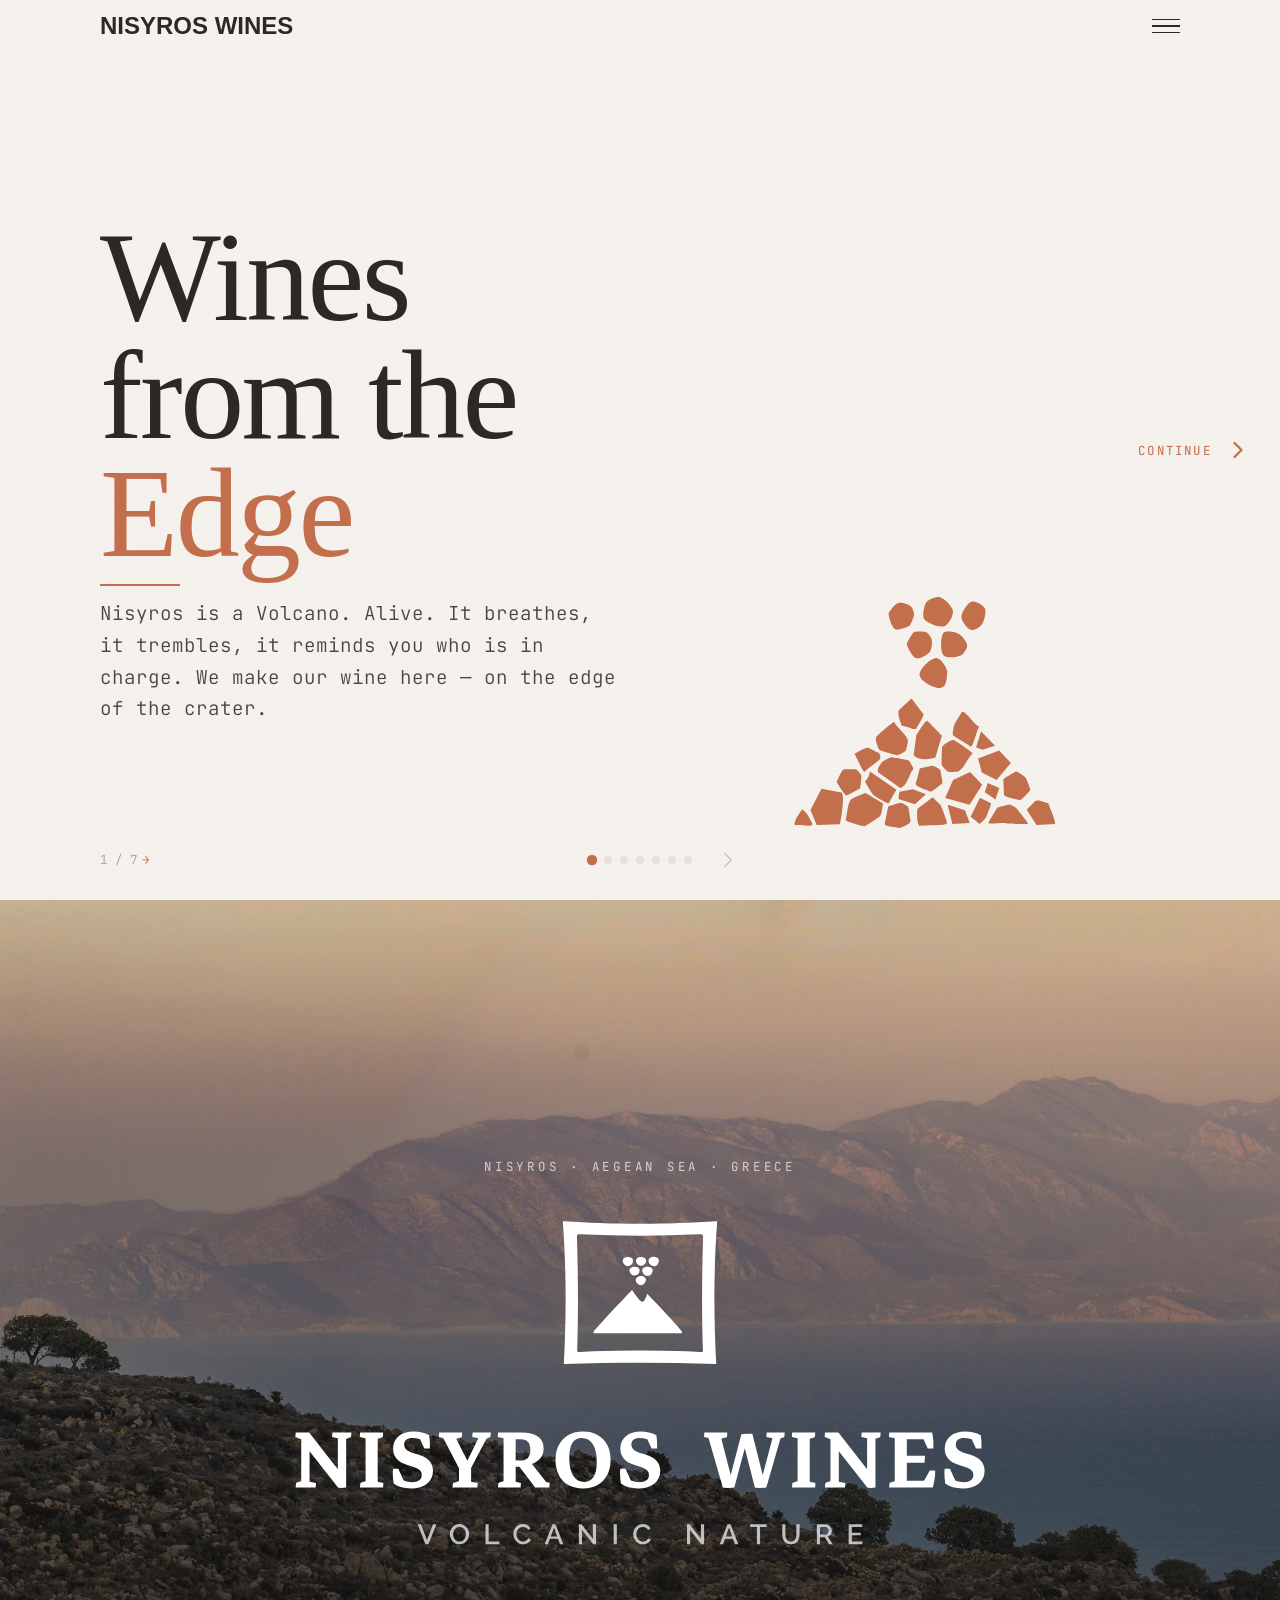
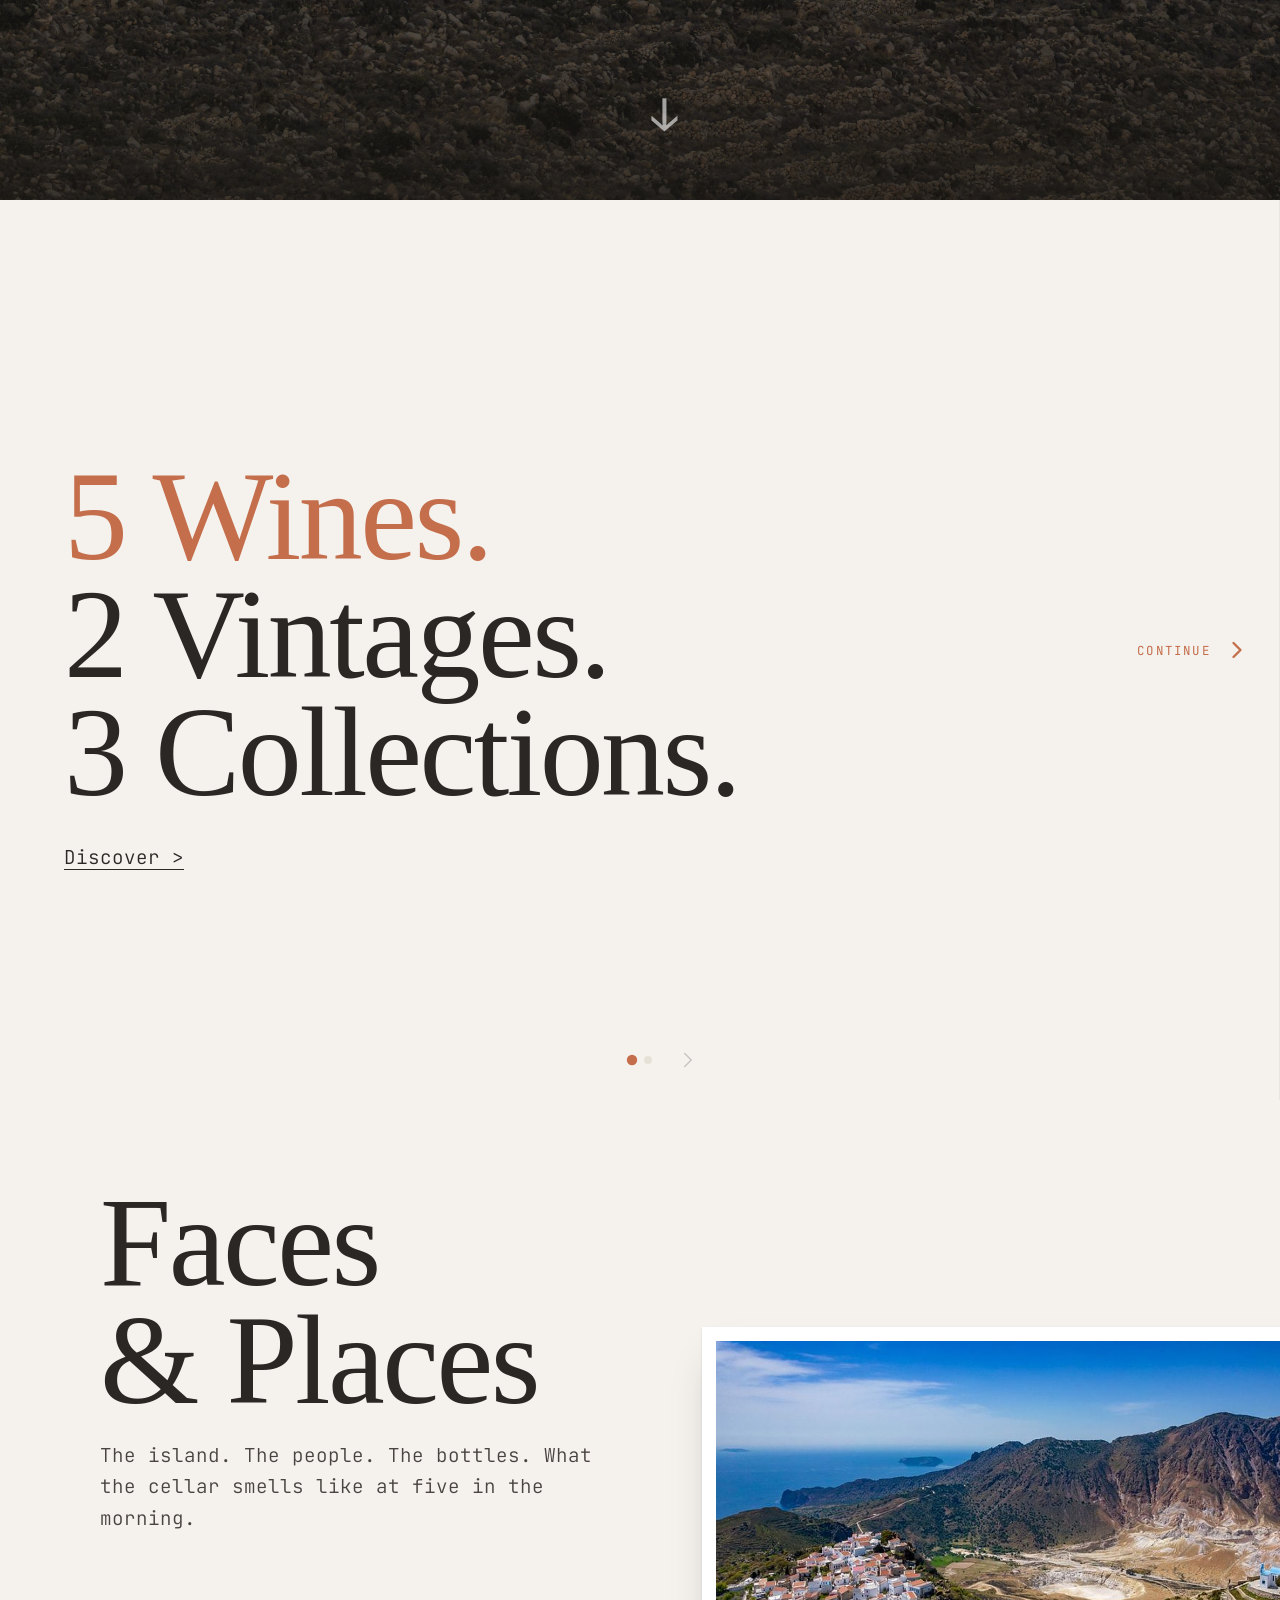
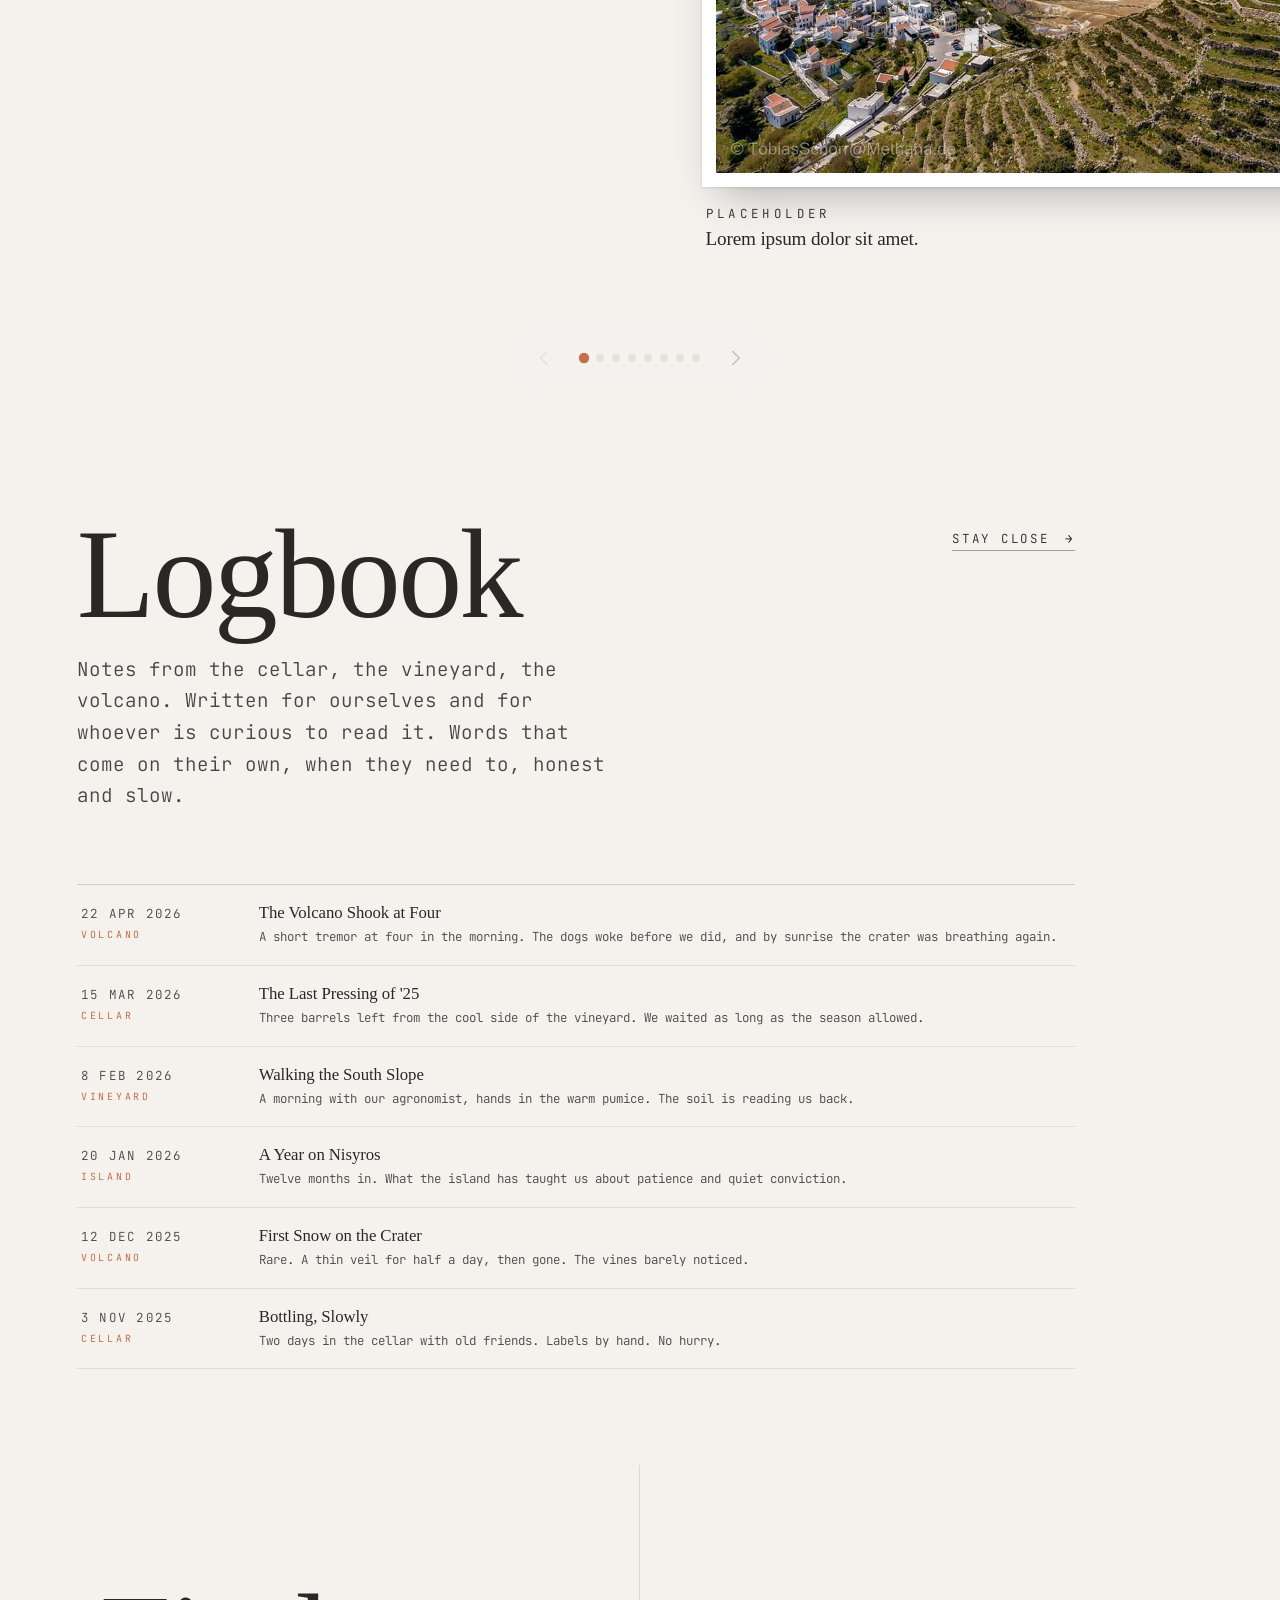
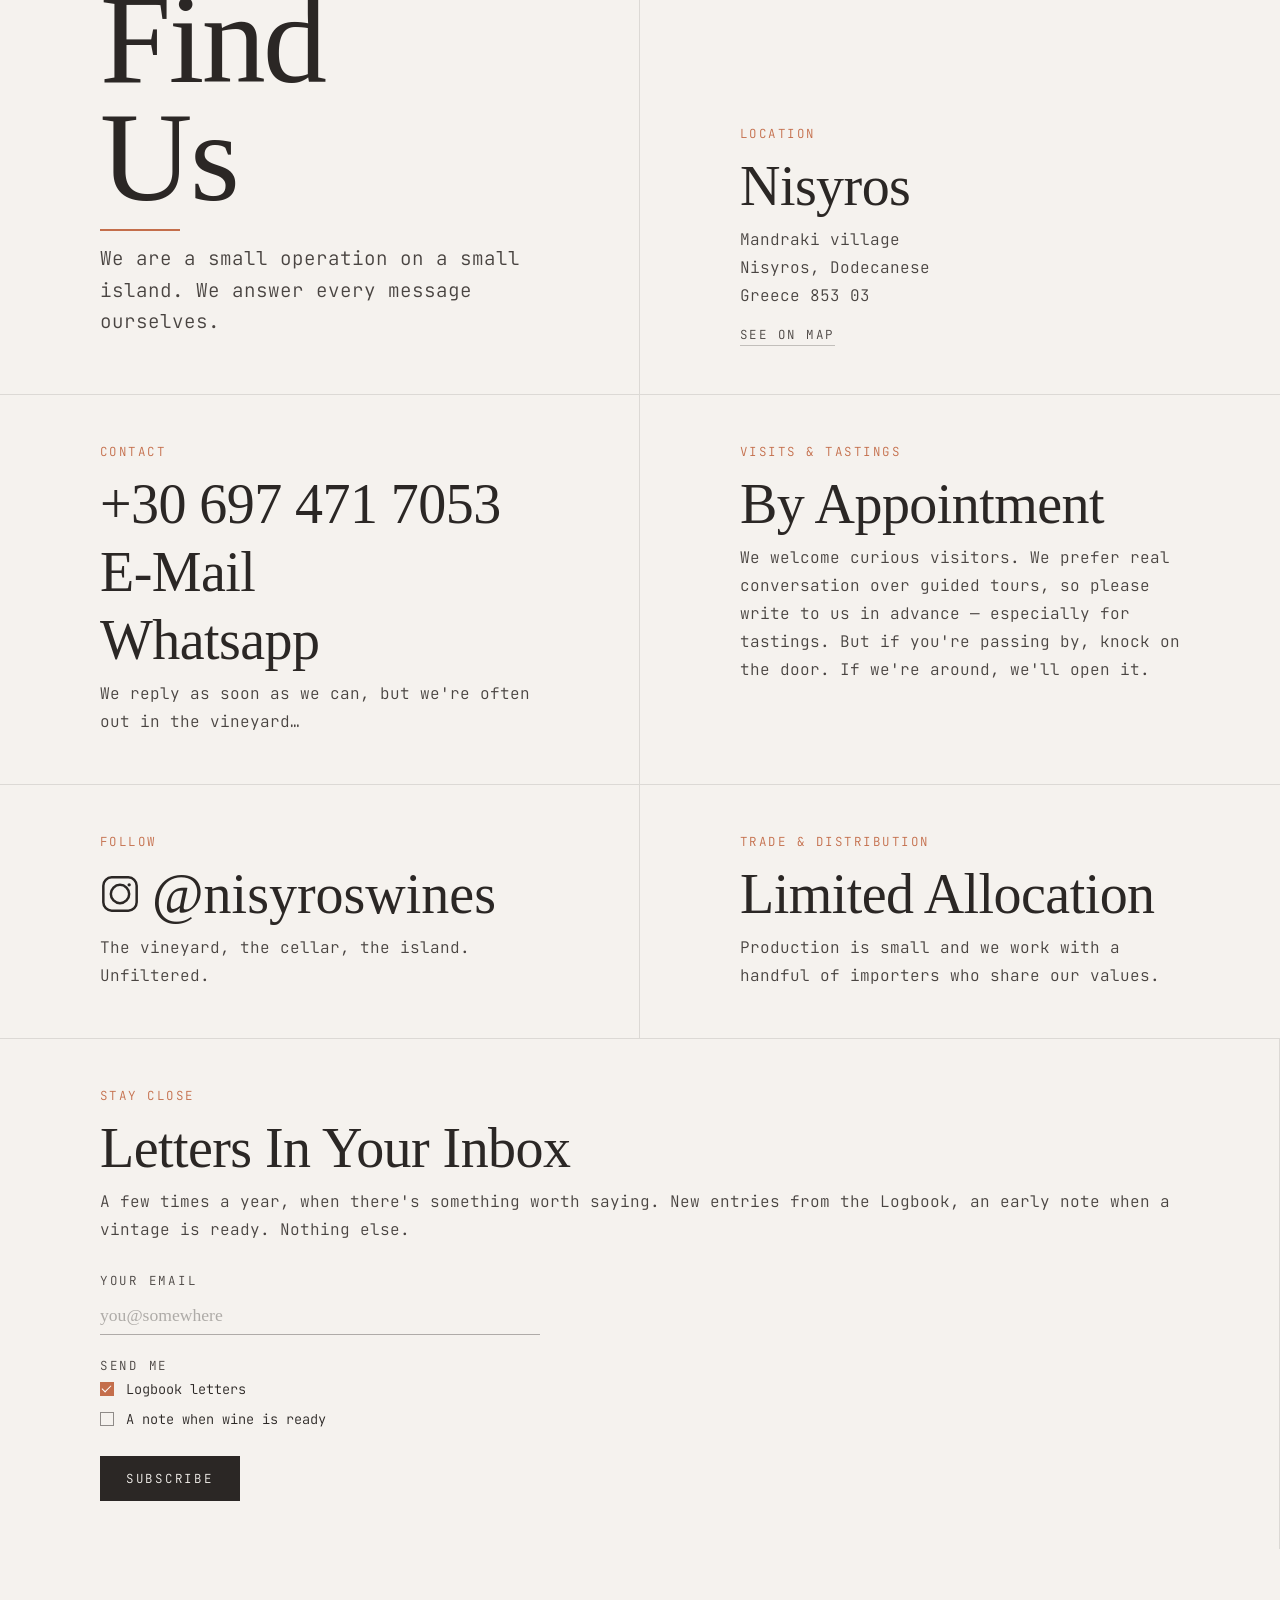
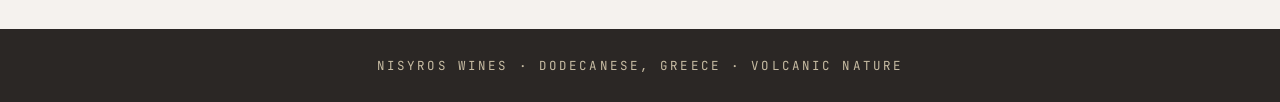
==== index.html @ d2bb0e8f "Merge a57b54c484c81faaa0f24d7f6a5e3b1dc0a960c7 into d4671c44759bf15d424fa864a9d31d7f1ea6495b" ====
<!DOCTYPE html>
<html lang="en" xml:lang="en">
<head>
<meta charset="UTF-8">
<meta name="viewport" content="width=device-width, initial-scale=1.0, viewport-fit=cover">
<meta name="theme-color" content="#2B2725">

<!-- SEO -->
<title>Nisyros Wines — Volcanic Natural Wines from the Aegean Sea</title>
<meta name="description" content="Small producer of natural wines on Nisyros, a volcanic island in the Dodecanese, Greece. Indigenous grape varieties, minimal intervention, volcanic terroir.">
<meta name="description" lang="el" content="Μικρός παραγωγός φυσικών κρασιών στη Νίσυρο, ηφαιστειογενές νησί στα Δωδεκάνησα. Αυτόχθονες ποικιλίες, ελάχιστη παρέμβαση, ηφαιστειακό terroir.">
<meta name="keywords" content="natural wines Greece, volcanic wines, Aegean wines, Nisyros, Dodecanese wines, Greek natural wine producer, vini naturali greci">
<meta name="keywords" lang="el" content="φυσικά κρασιά Ελλάδα, ηφαιστειακά κρασιά, κρασιά Αιγαίου, Νίσυρος, Δωδεκάνησα, Ελληνικά φυσικά κρασιά">
<meta name="robots" content="index, follow">
<link rel="canonical" href="https://nisyroswines.com/">

<!-- Open Graph -->
<meta property="og:title" content="Nisyros Wines — Volcanic Natural Wines from the Aegean Sea">
<meta property="og:description" content="Small producer of natural wines on Nisyros, a volcanic island in the Dodecanese, Greece.">
<meta property="og:url" content="https://nisyroswines.com">
<meta property="og:type" content="website">
<meta property="og:locale" content="en_GB">
<meta property="og:image" content="https://lh3.googleusercontent.com/d/1SLpLVik4AbXR2nNONRhFf4LVPL3pqFDf=s1200">

<link rel="alternate" hreflang="en" href="https://nisyroswines.com">
<link rel="alternate" hreflang="el" href="https://nisyroswines.com">
<link rel="alternate" hreflang="x-default" href="https://nisyroswines.com">
<link rel="icon" href="data:image/svg+xml,<svg xmlns='http://www.w3.org/2000/svg' viewBox='0 0 100 100'><text y='.9em' font-size='90'>🌋</text></svg>">
<link href="https://use.typekit.net/jyf6llr.css" rel="stylesheet">
<link href="https://fonts.googleapis.com/css2?family=JetBrains+Mono:ital,wght@0,300;0,400;1,300;1,400&family=Raleway:wght@500&display=swap" rel="stylesheet">
<link rel="stylesheet" href="nisyros.css?v=7">

<!-- Structured data (Schema.org Winery) -->
<script type="application/ld+json">
{
  "@context": "https://schema.org",
  "@type": "Winery",
  "name": "Nisyros Wines",
  "url": "https://nisyroswines.com",
  "description": "Small producer of natural wines on Nisyros, a volcanic island in the Dodecanese, Greece. Indigenous grape varieties, minimal intervention, volcanic terroir.",
  "image": "https://lh3.googleusercontent.com/d/1SLpLVik4AbXR2nNONRhFf4LVPL3pqFDf=s1200",
  "address": {
    "@type": "PostalAddress",
    "streetAddress": "Mandraki",
    "addressLocality": "Nisyros",
    "addressRegion": "Dodecanese",
    "postalCode": "853 03",
    "addressCountry": "GR"
  },
  "email": "daily@nisyroswines.com",
  "telephone": "+393467069610",
  "sameAs": [
    "https://www.instagram.com/nisyroswines/"
  ]
}
</script>

<!-- Google tag (gtag.js) — GA4 -->
<script async src="https://www.googletagmanager.com/gtag/js?id=G-7976GPFQEE"></script>
<script>
  window.dataLayer = window.dataLayer || [];
  function gtag(){dataLayer.push(arguments);}
  gtag('js', new Date());
  gtag('config', 'G-7976GPFQEE');
</script>
</head>
<body class="js-ready">
<!-- ══ NAV ══ -->
<nav id="nav">
  <a href="#hero" class="nav-logo">NISYROS <span>WINES</span></a>
  <button class="hamburger" id="hamburger-btn" aria-label="Menu">
    <span></span><span></span><span></span>
  </button>
</nav>
<div class="nav-overlay" id="nav-overlay">
  <ul class="nav-links" id="nav-links-list">
    <li><a href="#manifesto" class="active">Manifesto</a></li>
    <li><a href="#wines-wrapper">Wines</a></li>
    <li><a href="#faces">Faces</a></li>
    <li><a href="#logbook">Logbook</a></li>
    <li><a href="#contact">Contact</a></li>
  </ul>
</div>
<!-- ══ MANIFESTO ══ -->
<span class="section-anchor" id="manifesto"></span>
<div class="hscroll-wrapper" id="manifesto-wrapper">
  <div class="hscroll" id="manifesto-scroll">

    <!-- I: Edge -->
    <section class="page" id="m1">
      <div class="panel-text">
        <div class="big line1 reveal on" data-cms="m1_line1">Wines</div>
        <div class="big line2 reveal d1 on" data-cms="m1_line2">from the</div>
        <div class="big red line3 reveal d2 on" data-cms="m1_line3">Edge</div>
        <hr class="slash reveal d3 on">
        <p class="quote reveal d3 on" data-cms="m1_body">Nisyros is a Volcano. Alive. It breathes, it trembles, it reminds you who is in charge. We make our wine here — on the edge of the crater.</p>
      </div>
      <div class="panel-illust reveal d2 on">
        <img src="assets/1.svg" alt="Edge illustration">
      </div>
      <button type="button" class="scroll-hint-right" id="m1-scroll-hint" aria-label="Continue to the next slide">
        <span class="scroll-hint-right-label">Continue</span>
        <svg class="scroll-hint-right-arrow" viewBox="0 0 24 24" aria-hidden="true"><polyline points="9 6 15 12 9 18"/></svg>
      </button>
      <span class="page-counter"><span class="page-counter-num">1 / 7</span><span class="page-counter-arrow" aria-hidden="true">→</span></span>
    </section>

    <!-- II: Nothing -->
    <section class="page" id="m2">
      <div class="panel-text">
        <div class="big line1 reveal" data-cms="m2_line1">Almost</div>
        <div class="big red line2 reveal d1" data-cms="m2_line2">Nothing</div>
        <hr class="slash reveal d2">
        <p class="quote reveal d2" data-cms="m2_body">Minimal intervention in winemaking is a form of love and respect. Our job is to protect without interfering. We step back so the vine can speak.</p>
      </div>
      <div class="panel-illust reveal d2">
        <img src="assets/2.svg" alt="Nothing illustration">
      </div>
      <span class="page-counter">2 / 7</span>
    </section>

    <!-- III: Land -->
    <section class="page" id="m3">
      <div class="panel-text">
        <div class="big line1 reveal" data-cms="m3_line1">With the</div>
        <div class="big red line2 reveal d1" data-cms="m3_line2">Land</div>
        <hr class="slash reveal d2">
        <p class="quote reveal d2" data-cms="m3_body">The volcanic soil of Nisyros is a blessed land. We are guests and, for a moment, caretakers. For millennia agriculture sustained this island. We revive that tradition, with respect and endless dedication. The vine must live here long after we are gone.</p>
      </div>
      <div class="panel-illust reveal d2">
        <img src="assets/3.svg" alt="Land illustration">
      </div>
      <span class="page-counter">3 / 7</span>
    </section>

    <!-- IV: Shoulders of Giants -->
    <section class="page" id="m4">
      <div class="panel-text">
        <div class="big line1 reveal" data-cms="m4_line1">On the</div>
        <div class="big line2 reveal d1" data-cms="m4_line2">Shoulders</div>
        <div class="big red line3 reveal d2" data-cms="m4_line3">of Giants</div>
        <hr class="slash reveal d3">
        <p class="quote reveal d3" data-cms="m4_body">We read the books, sat with the elders of the island, learned the traditions. We study fermentation, microbiology, viticulture. And the rules of physics and nature: temperature, pressure, time, climate, seasons. Knowledge is our freedom.</p>
      </div>
      <div class="panel-illust reveal d2">
        <img src="assets/4.svg" alt="Shoulders illustration">
      </div>
      <span class="page-counter">4 / 7</span>
    </section>

    <!-- V: Fail -->
    <section class="page" id="m5">
      <div class="panel-text">
        <div class="big line1 reveal" data-cms="m5_line1">We try</div>
        <div class="big line2 reveal d1" data-cms="m5_line2">things that</div>
        <div class="big red line3 reveal d2" data-cms="m5_line3">Fail</div>
        <hr class="slash reveal d3">
        <p class="quote reveal d3" data-cms="m5_body">We look for rare vineyards, ferment in unusual vessels, blend the unexpected. Failure is part of making. Essential, so that sometimes, something extraordinary happens. But nothing leaves our cellar unless we are really proud of it.</p>
      </div>
      <div class="panel-illust reveal d2">
        <img src="assets/5.svg" alt="Fail illustration">
      </div>
      <span class="page-counter">5 / 7</span>
    </section>

    <!-- VI: We Do What We Say -->
    <section class="page" id="m6">
      <div class="panel-text">
        <div class="big line1 reveal" data-cms="m6_line1">We Do</div>
        <div class="big red line2 reveal d1" data-cms="m6_line2">What we Say</div>
        <hr class="slash reveal d2">
        <p class="quote reveal d2" data-cms="m6_body">We share with you the story, the vineyard, the vintage, every step of the process. The bright moments, the dark hours. We do what we say. We say what we do. Trust is part of the bottle.</p>
      </div>
      <div class="panel-illust reveal d1">
        <img src="assets/6.svg" alt="We Do illustration">
      </div>
      <span class="page-counter">6 / 7</span>
    </section>

    <!-- CREDO: Message in the bottle -->
    <section class="page" id="credo">
      <div class="panel-text">
        <div class="big line1 reveal" data-cms="credo_line1">Message</div>
        <div class="big line2 reveal d1" data-cms="credo_line2">in the</div>
        <div class="big red line3 reveal d2" style="margin-top:0.08em;" data-cms="credo_line3">bottle</div>
        <hr class="slash reveal d3">
        <p class="sub reveal d3" data-cms="credo_body">The endless summer. The Aegean light at sunset. The wind, the waves, the freedom. These islands are a gift. So are these wines. Unique, unrepeatable. True to the land. Clean in the glass.</p>
      </div>
      <div class="panel-illust reveal d2">
        <img src="assets/8.svg" alt="Credo illustration">
      </div>
      <span class="page-counter">7 / 7</span>
      <span class="scroll-hint-down reveal d3" data-target="hero">↓</span>
    </section>

  </div>
  <div class="manifesto-controls">
    <div class="manifesto-arrows" id="manifesto-arrows">
      <div class="hscroll-dots" id="manifesto-dots"></div>
    </div>
  </div>
</div>
<!-- ══ HERO ══ -->
<section id="hero">
  <div class="hero-bg"></div>
  <div>
    <p class="location reveal">Nisyros · Aegean Sea · Greece</p>
    <svg class="hero-logo reveal d1" xmlns="http://www.w3.org/2000/svg" viewBox="0 0 311.811 153.071" aria-label="Nisyros Wines" role="img">
      <g class="logo-wordmark">
        <path d="M18.906,98.669h8.418l-.149,2.006c-.663.295-1.381.548-2.154.76v21.769c-1.007.165-2.187.206-3.54.124l-12.775-16.294v13.543l2.896.548-.149,2.055H2.516l.173-2.005c.63-.271,1.401-.525,2.303-.765v-18.766l-2.6-.919.149-2.055h5.967l12.8,16.365v-13.749l-2.575-.562.173-2.055ZM39.05,118.772v-17.339c.894-.238,1.664-.491,2.302-.759l.149-2.006h-10.274l-.149,2.055,2.575.562v19.123c-.905.24-1.684.495-2.327.766l-.149,2.005h10.274l.149-2.055-2.55-.556v-1.796ZM63.699,115.751c0-3.433-2.088-5.81-6.264-7.13l-2.748-.842c-1.337-.429-2.311-.936-2.921-1.523-.611-.586-.916-1.316-.916-2.191,0-1.997,1.221-2.996,3.664-2.996,1.103,0,2.246.206,3.43.614l1.893,4.065h2.426c.132-1.766.041-3.73-.272-5.892-2.063-1.056-4.366-1.584-6.908-1.584-2.806,0-5.034.689-6.685,2.067-1.651,1.378-2.476,3.231-2.476,5.558,0,3.516,2.137,5.942,6.412,7.279l2.723.842c1.271.396,2.191.871,2.76,1.424.57.553.854,1.259.854,2.117,0,1.024-.363,1.816-1.089,2.377-.726.562-1.758.842-3.095.842-1.305,0-2.585-.248-3.843-.732l-2.421-5.284h-2.327c-.215,1.816-.124,4.027.272,6.635,1.981,1.453,4.564,2.179,7.749,2.179,2.987,0,5.364-.706,7.13-2.117,1.766-1.411,2.649-3.313,2.649-5.707ZM80.674,118.772v-4.255l6.86-13.203c.157-.044.318-.087.468-.133.511-.157.941-.326,1.287-.507l.149-2.006h-8.096l-.173,2.055,2.747.534-4.925,10.046-4.952-9.863c1.082-.227,1.925-.467,2.525-.718l.149-2.055h-10.274l-.149,2.055,1.97.385,7.017,13.533v5.783c-.365.072-.726.15-1.077.242-.603.157-1.143.326-1.622.508l-.173,2.005h11.067l.173-2.055-2.971-.555v-1.797ZM115.548,123.179h-6.338l-7.002-9.26c-.548,0-1.114-.016-1.688-.038v6.689l2.352.554-.149,2.055h-10.076l.149-2.005c.644-.271,1.422-.525,2.327-.766v-19.123l-2.575-.562.149-2.055h10.423c3.169,0,5.604.611,7.304,1.832,1.7,1.222,2.55,2.98,2.55,5.273,0,2.014-.648,3.673-1.943,4.976-.854.859-1.944,1.506-3.26,1.95l6.359,8.032,1.568.292-.149,2.154ZM100.52,111.116c.738.034,1.466.055,2.179.055,2.905,0,4.357-1.609,4.357-4.828,0-3.119-1.386-4.679-4.159-4.679h-2.377v9.452ZM141.287,104.177c1.007,1.89,1.51,4.131,1.51,6.722s-.504,4.84-1.51,6.746c-1.007,1.907-2.426,3.379-4.258,4.42-1.832,1.039-4.011,1.56-6.536,1.56-2.492,0-4.654-.52-6.487-1.56-1.832-1.04-3.247-2.509-4.246-4.407-.999-1.897-1.498-4.134-1.498-6.709,0-2.591.499-4.84,1.498-6.746.999-1.907,2.418-3.38,4.258-4.419,1.84-1.04,4.007-1.56,6.499-1.56s4.658.52,6.499,1.56c1.84,1.039,3.264,2.505,4.271,4.394ZM136.658,111.865c0-3.433-.582-6.074-1.746-7.922-1.163-1.848-2.826-2.773-4.988-2.773-3.681,0-5.521,2.938-5.521,8.814,0,3.433.582,6.074,1.745,7.922,1.164,1.849,2.826,2.773,4.989,2.773,3.68,0,5.521-2.938,5.521-8.814ZM158.658,108.621l-2.748-.842c-1.337-.429-2.311-.936-2.921-1.523-.611-.586-.916-1.316-.916-2.191,0-1.997,1.221-2.996,3.664-2.996,1.103,0,2.247.206,3.43.614l1.893,4.065h2.426c.132-1.766.041-3.73-.273-5.892-2.063-1.056-4.366-1.584-6.907-1.584-2.806,0-5.034.689-6.685,2.067-1.651,1.378-2.476,3.231-2.476,5.558,0,3.516,2.137,5.942,6.412,7.279l2.723.842c1.271.396,2.191.871,2.761,1.424.57.553.854,1.259.854,2.117,0,1.024-.363,1.816-1.089,2.377-.726.562-1.758.842-3.095.842-1.305,0-2.586-.248-3.843-.732l-2.421-5.284h-2.327c-.215,1.816-.124,4.027.273,6.635,1.981,1.453,4.563,2.179,7.749,2.179,2.987,0,5.364-.706,7.13-2.117,1.766-1.411,2.649-3.313,2.649-5.707,0-3.433-2.088-5.81-6.264-7.13ZM220.203,100.674l.173-2.006h-8.022l-.149,2.055,2.7.532-4.332,16.391-4.632-18.383c-.809-.033-1.647-.037-2.513-.012-.867.025-1.655.078-2.364.161l-4.747,18.18-4.18-16.153c1.077-.227,1.917-.465,2.514-.715l.149-2.055h-10.225l-.149,2.055,2.007.386,6.386,22.218c.825.05,1.708.062,2.649.037.941-.025,1.758-.079,2.451-.161l4.672-17.519,4.513,17.643c.809.05,1.688.062,2.637.037.949-.025,1.762-.079,2.439-.161l6.294-21.897c.161-.045.326-.088.477-.137.503-.165.92-.33,1.251-.495ZM231.509,118.772v-17.339c.895-.238,1.664-.491,2.303-.759l.149-2.006h-10.275l-.149,2.055,2.575.562v19.123c-.905.24-1.684.495-2.327.766l-.149,2.005h10.275l.149-2.055-2.55-.556v-1.796ZM254.499,100.723l2.575.562v13.749l-12.8-16.365h-5.967l-.149,2.055,2.6.919v18.766c-.902.24-1.672.495-2.303.765l-.173,2.005h8.937l.149-2.055-2.896-.548v-13.543l12.775,16.294c1.353.082,2.533.041,3.54-.124v-21.769c.773-.212,1.491-.466,2.154-.76l.149-2.006h-8.418l-.173,2.055ZM284.992,115.603l-2.567,4.58h-7.658v-7.997h7.873l.248-3.169h-8.121v-7.353h7.424l1.91,4.134h2.451c.082-1.122.082-2.303,0-3.54-.083-1.238-.248-2.435-.495-3.59h-19.113l-.149,2.055,2.575.562v19.123c-.905.24-1.684.495-2.327.766l-.149,2.005h19.435c.379-1.32.66-2.653.842-3.998.181-1.345.256-2.538.223-3.577h-2.402ZM303.155,108.621l-2.748-.842c-1.337-.429-2.311-.936-2.921-1.523-.611-.586-.916-1.316-.916-2.191,0-1.997,1.221-2.996,3.664-2.996,1.103,0,2.247.206,3.43.614l1.893,4.065h2.426c.132-1.766.041-3.73-.273-5.892-2.063-1.056-4.366-1.584-6.907-1.584-2.806,0-5.034.689-6.685,2.067-1.651,1.378-2.476,3.231-2.476,5.558,0,3.516,2.137,5.942,6.412,7.279l2.723.842c1.271.396,2.191.871,2.761,1.424.57.553.854,1.259.854,2.117,0,1.024-.363,1.816-1.089,2.377-.726.562-1.758.842-3.095.842-1.305,0-2.586-.248-3.843-.732l-2.421-5.284h-2.327c-.215,1.816-.124,4.027.273,6.635,1.981,1.453,4.563,2.179,7.749,2.179,2.987,0,5.364-.706,7.13-2.117,1.766-1.411,2.649-3.313,2.649-5.707,0-3.433-2.088-5.81-6.264-7.13ZM121.523,4.608v-.037c.222,0,.407.037.629.037,10.067.74,21.355,1.11,33.79,1.11s23.65-.37,33.716-1.11c.222,0,.444-.037.629-.037v.037c-1.48,20.022-1.665,41.192-.407,63.546-11.473-.37-22.909-.592-34.271-.592-11.029,0-22.28.222-33.642.592,1.221-22.354,1.036-43.524-.444-63.546ZM127.815,11.788c.592,18.246.592,34.901.111,50.038v.444c0,.481.481.666,1.517.555l5.403-.296c6.995-.259,13.953-.407,20.948-.407,7.143,0,14.175.148,21.17.407l5.404.296c1.036.111,1.554-.074,1.517-.555l.037.037v-.481c-.518-15.137-.481-31.792.074-50.038,0-.185,0-.481-.037-.777-.111-.333-.296-.518-.518-.629-.185-.074-.555-.074-1.147-.037-8.697.37-17.506.592-26.351.629h-.074c-8.845-.037-17.654-.259-26.351-.629-.555-.037-.962-.037-1.184.037-.185.111-.37.296-.481.629,0,.296-.037.592-.037.777ZM160.495,23.853c.518.481,1.073.703,1.739.703.629-.037,1.11-.296,1.48-.74.37-.481.555-1.036.629-1.628,0-.592-.259-1.073-.777-1.406-.555-.333-1.11-.481-1.777-.407-.629.074-1.147.259-1.517.555-.37.333-.555.777-.555,1.332s.222,1.11.777,1.591ZM154.758,23.742c.37.37.888.592,1.443.666.555.037,1.11-.148,1.591-.592.555-.518.814-1.036.814-1.591s-.222-.999-.703-1.332c-.37-.259-.925-.407-1.665-.407-.666,0-1.221.222-1.665.592-.37.407-.555.851-.481,1.332.074.481.296.925.666,1.332ZM156.905,26.629c.074.555.296,1.073.666,1.517.407.444.962.666,1.628.703.703.037,1.258-.185,1.665-.666.444-.481.666-.999.703-1.554,0-.592-.222-1.036-.703-1.332-.407-.333-.962-.481-1.665-.518-.666,0-1.221.148-1.702.518-.481.37-.703.814-.592,1.332ZM149.022,23.853c.444.481.999.703,1.629.666.592-.074,1.11-.296,1.517-.703.37-.481.592-.999.629-1.48.074-.518-.111-.962-.592-1.369-.481-.333-1.073-.518-1.703-.481-.666,0-1.184.148-1.628.444-.444.333-.666.777-.666,1.332s.259,1.11.814,1.591ZM151.242,26.555c0,.555.259,1.073.703,1.517.481.481,1.036.666,1.665.666.592-.037,1.11-.259,1.517-.666.333-.481.555-.962.592-1.48.074-.481-.074-.925-.518-1.295-.444-.333-.925-.518-1.554-.518-.666,0-1.221.185-1.665.518-.481.296-.74.74-.74,1.258ZM156.276,28.997c-.592,0-1.147.185-1.554.481-.444.333-.703.74-.703,1.295s.259,1.073.777,1.554c.037.074.148.111.185.185.444.37.925.555,1.443.555.444-.074.888-.259,1.221-.555.074-.074.148-.148.222-.259.407-.444.592-.925.666-1.406.074-.518-.148-.962-.629-1.295-.444-.37-.962-.555-1.628-.555ZM135.402,54.497h38.824s.074,0,.074-.037c.259-.037.37-.222.333-.518-.074-.185-.222-.37-.333-.555s-.259-.333-.37-.518c-3.886-4.441-8.845-9.771-14.804-15.988-.407,1.258-.777,2.147-1.147,2.739-.37.518-.74.777-1.11.777-.37-.074-.851-.444-1.48-1.11-.629-.74-1.628-2.073-2.961-3.997h-.185c-5.366,5.589-9.438,9.956-12.25,13.028-2.813,3.072-4.404,4.848-4.626,5.255-.296.444-.296.74.037.925Z"></path>
      </g>
      <g class="logo-baseline">
        <path d="M61.014,146.713l-2.693-7.21h-1.497l3.523,8.934h1.334l3.511-8.934h-1.497l-2.68,7.21ZM79.48,142.334c.205.537.309,1.086.309,1.648,0,.596-.107,1.164-.321,1.705s-.514,1.024-.9,1.447-.841.757-1.365,1c-.524.244-1.093.365-1.705.365-.646,0-1.229-.126-1.749-.377-.52-.252-.969-.593-1.347-1.026-.377-.432-.669-.918-.875-1.46-.205-.541-.308-1.097-.308-1.667,0-.595.109-1.164.327-1.705.218-.541.52-1.024.906-1.447.386-.424.841-.759,1.365-1.007s1.093-.371,1.705-.371c.638,0,1.219.13,1.743.39.524.26.973.608,1.347,1.045.373.436.662.923.868,1.459ZM78.342,143.97c0-.419-.065-.824-.195-1.214-.13-.39-.321-.738-.573-1.045s-.552-.548-.9-.724-.736-.264-1.164-.264c-.453,0-.856.092-1.208.277-.353.185-.651.432-.893.742-.244.31-.43.659-.56,1.045-.13.386-.195.78-.195,1.183,0,.42.067.827.202,1.221.134.395.325.745.573,1.051.247.306.547.547.9.724.352.176.746.264,1.183.264.453,0,.856-.092,1.208-.277.352-.185.648-.434.887-.749.239-.314.422-.667.548-1.057.126-.39.189-.782.189-1.177ZM88.496,139.503h-1.41v8.934h6.204v-1.246h-4.794v-7.688ZM105.541,146.606c-.264.214-.552.371-.862.472-.311.1-.609.151-.893.151-.42,0-.806-.088-1.158-.264-.352-.176-.656-.417-.912-.724s-.455-.659-.598-1.057c-.142-.398-.214-.812-.214-1.239,0-.386.061-.772.183-1.158.121-.386.302-.734.541-1.045.239-.31.535-.56.887-.749.352-.189.763-.283,1.233-.283.285,0,.576.042.874.126s.575.231.831.441.468.495.636.855l1.107-.742c-.285-.57-.721-1.038-1.308-1.403-.587-.365-1.284-.547-2.089-.547-.679,0-1.288.128-1.824.383-.537.256-.992.6-1.365,1.032-.373.432-.656.91-.849,1.435-.193.524-.289,1.059-.289,1.604,0,.562.105,1.118.314,1.668s.503,1.044.881,1.485c.378.44.826.793,1.346,1.057.52.265,1.095.396,1.724.396.47,0,.946-.08,1.428-.239.482-.159.919-.394,1.308-.705.39-.31.677-.688.862-1.133l-1.17-.667c-.151.352-.359.635-.623.849ZM118.269,139.503l3.473,8.934h-1.485l-.873-2.428h-3.573l-.877,2.428h-1.497l3.498-8.934h1.334ZM119.009,144.965l-1.407-3.914-1.414,3.914h2.82ZM134.904,145.958l-5.059-6.455h-1.158v8.934h1.409v-6.317l4.996,6.317h1.233v-8.922h-1.422v6.443ZM144.178,148.437h1.41v-8.934h-1.41v8.934ZM158.944,146.606c-.264.214-.552.371-.862.472-.311.1-.609.151-.893.151-.42,0-.806-.088-1.158-.264-.352-.176-.656-.417-.912-.724s-.455-.659-.598-1.057c-.142-.398-.214-.812-.214-1.239,0-.386.061-.772.183-1.158.121-.386.302-.734.541-1.045.239-.31.535-.56.887-.749.352-.189.763-.283,1.233-.283.285,0,.576.042.874.126s.575.231.831.441.468.495.636.855l1.107-.742c-.285-.57-.721-1.038-1.308-1.403-.587-.365-1.284-.547-2.089-.547-.679,0-1.288.128-1.824.383-.537.256-.992.6-1.365,1.032-.373.432-.656.91-.849,1.435-.193.524-.289,1.059-.289,1.604,0,.562.105,1.118.314,1.668.21.549.503,1.044.881,1.485.378.44.826.793,1.346,1.057.52.265,1.095.396,1.724.396.47,0,.946-.08,1.428-.239.482-.159.919-.394,1.308-.705.39-.31.677-.688.862-1.133l-1.17-.667c-.151.352-.359.635-.623.849ZM183.048,145.958l-5.059-6.455h-1.158v8.934h1.409v-6.317l4.996,6.317h1.233v-8.922h-1.422v6.443ZM196.235,139.503l3.473,8.934h-1.485l-.873-2.428h-3.572l-.877,2.428h-1.497l3.498-8.934h1.334ZM196.975,144.965l-1.407-3.914-1.413,3.914h2.82ZM204.993,140.749h2.982v7.689h1.422v-7.689h2.97v-1.245h-7.374v1.245ZM225.567,144.033c0,.403-.042.793-.126,1.17-.084.378-.216.72-.396,1.026s-.428.549-.742.73c-.314.181-.707.271-1.176.271-.462,0-.85-.088-1.164-.264-.314-.176-.564-.415-.749-.717-.185-.302-.319-.644-.403-1.025s-.126-.778-.126-1.189v-4.53h-1.409v4.53c0,.579.069,1.137.208,1.674.138.537.356,1.015.654,1.435.298.42.692.751,1.183.994.491.244,1.093.365,1.806.365.696,0,1.288-.117,1.774-.352.486-.235.883-.556,1.189-.962.306-.407.533-.881.679-1.422.147-.541.22-1.118.22-1.731v-4.53h-1.422v4.53ZM239.611,145.04l2.101,3.397h-1.586l-1.938-3.108h-2.077v3.108h-1.409v-8.934h3.888c.403,0,.771.084,1.107.252.336.168.627.39.875.667s.441.587.579.931c.139.344.208.696.208,1.057,0,.394-.071.772-.214,1.133-.143.361-.346.671-.61.931-.264.26-.573.449-.925.566ZM239.749,143.247c.118-.256.176-.535.176-.837,0-.31-.067-.589-.201-.837-.134-.247-.308-.447-.522-.598s-.447-.227-.698-.227h-2.391v3.335h2.466c.26,0,.491-.076.692-.227.201-.151.36-.354.478-.61ZM250.268,144.461h3.989v-1.17h-3.989v-2.542h4.606v-1.245h-6.015v8.934h6.128v-1.246h-4.719v-2.731Z"></path>
      </g>
    </svg>
  </div>
  <span class="scroll-hint-down reveal d2" data-target="wines-wrapper">↓</span>
</section>
<!-- ══ WINES ══ -->
<div class="hscroll-wrapper" id="wines-wrapper">
  <div class="hscroll" id="wines-scroll">

    <div class="wine-card wines-intro-card" onclick="goPanel(document.getElementById('wines-scroll'), 1)" style="cursor:pointer;">
      <div class="wines-intro-text">
        <div class="big reveal on" style="color:var(--red);">5 Wines.</div>
        <div class="big reveal d1 on">2 Vintages.</div>
        <div class="big reveal d2 on">3 Collections.</div>
        <button class="wine-discover-cta reveal d3 on" onclick="event.stopPropagation();goPanel(document.getElementById('wines-scroll'), 1)">Discover &gt;</button>
      </div>
      <button type="button" class="scroll-hint-right" id="wines-scroll-hint" aria-label="Continue to the wines">
        <span class="scroll-hint-right-label">Continue</span>
        <svg class="scroll-hint-right-arrow" viewBox="0 0 24 24" aria-hidden="true"><polyline points="9 6 15 12 9 18"/></svg>
      </button>
    </div>

    <!-- Wine cards are rendered by js/main.js loadCMS() from the Google Sheet.
         Required CMS columns per wine:
           id, collection, name, subtitle, body, img_bottle,
           vintages, type, variety, appellation, origin, altitude, soil,
           vinification, production, alcohol, volume
         Shape:
           subtitle → single line rendered under the wine name
           body   → exactly 3 non-empty parts separated by "||"
                    (Story || Winemaking || Tasting Notes)
           detail rows (vintages, type, variety..production) render as labeled key/value pairs
           footer renders "{volume}  alc.{alcohol}% by vol." (alcohol is the
             bare number, e.g. 13)
           Slug (data-collection) is derived from `collection` (lowercase + accent-strip).
         If the sheet is missing a field or the shape is wrong, loadCMS throws loudly. -->
    <div id="wines-container" style="display:contents;"></div>

    <div class="wine-card wines-collections-card reveal">
      <div class="wine-card-inner">
        <p class="collections-eyebrow">Our Collections</p>
        <div class="big sm reveal">Three Directions</div>
        <div class="collections-grid-v2">
          <div class="collection-item-v2">
            <img class="collection-icon-v2" src="assets/icon-monopatia.svg" alt="Monopàtia">
            <h3 class="collection-name-v2" style="color:#EA9332;">Monopàtia</h3>
            <p class="collection-desc-v2">A collection of unconventional wines inspired by Dodecanese's old stone paths celebrating creative freedom and authentic uniqueness.</p>
          </div>
          <div class="collection-item-v2">
            <img class="collection-icon-v2" src="assets/icon-nereides.svg" alt="Nereides">
            <h3 class="collection-name-v2" style="color:#C7BCA3;">Nereides</h3>
            <p class="collection-desc-v2">A collection produced with selected grapes from rare Dodecanese vineyards and varieties.</p>
          </div>
          <div class="collection-item-v2">
            <img class="collection-icon-v2" src="assets/icon-volcanica.svg" alt="Volcanica">
            <h3 class="collection-name-v2" style="color:#C46E4B;">Volcanica</h3>
            <p class="collection-desc-v2">Single-island wines. Every grape grown and harvested on Nisyros. Pure volcanic terroir, Aegean wind, nothing else.</p>
          </div>
        </div>
      </div>
      <span class="scroll-hint-down scroll-hint-down--incard reveal d3" data-target="faces">↓</span>
    </div>

  </div>
  <div class="manifesto-controls">
    <div class="manifesto-arrows" id="wines-arrows">
      <div class="hscroll-dots" id="wines-dots"></div>
    </div>
  </div>
  <!-- chevrons injected by JS -->
  <!-- Pinned "continue down" cue: shown only on the last slide (mobile),
       sits above the controls bar so it never scrolls with the card text. -->
  <span class="scroll-hint-down scroll-hint-down--pinned" data-target="faces">↓</span>
</div>
<!-- ══ FACES — gallery wall ══ -->
<section id="faces">
  <div class="faces-wall" id="faces-wall">

    <div class="faces-wall-header">
      <div class="big">Faces</div>
      <div class="big">&amp; Places</div>
      <p class="quote">The island. The people. The bottles. What the cellar smells like at five in the morning.</p>
    </div>

    <figure class="faces-item">
      <div class="faces-polaroid">
        <img src="assets/NW-01-caldera.jpg" alt="" loading="lazy" draggable="false">
      </div>
      <figcaption class="faces-caption">
        <p class="faces-label">Placeholder</p>
        <p class="faces-text">Lorem ipsum dolor sit amet.</p>
      </figcaption>
    </figure>

    <figure class="faces-item">
      <div class="faces-polaroid">
        <img src="assets/nw-2025_Harvest_red-20.jpg" alt="" loading="lazy" draggable="false">
      </div>
      <figcaption class="faces-caption">
        <p class="faces-label">Placeholder</p>
        <p class="faces-text">Sed do eiusmod tempor.</p>
      </figcaption>
    </figure>

    <figure class="faces-item">
      <div class="faces-polaroid">
        <img src="assets/nw-wall-1.jpg" alt="" loading="lazy" draggable="false">
      </div>
      <figcaption class="faces-caption">
        <p class="faces-label">Placeholder</p>
        <p class="faces-text">Consectetur adipiscing elit.</p>
      </figcaption>
    </figure>

    <figure class="faces-item">
      <div class="faces-polaroid">
        <img src="assets/nw-volcanic-soil.jpg" alt="" loading="lazy" draggable="false">
      </div>
      <figcaption class="faces-caption">
        <p class="faces-label">Placeholder</p>
        <p class="faces-text">Incididunt ut labore et dolore.</p>
      </figcaption>
    </figure>

    <figure class="faces-item">
      <div class="faces-polaroid">
        <img src="assets/nw-2025_Harvest_white-44.jpg" alt="" loading="lazy" draggable="false">
      </div>
      <figcaption class="faces-caption">
        <p class="faces-label">Placeholder</p>
        <p class="faces-text">Magna aliqua, ut enim.</p>
      </figcaption>
    </figure>

    <figure class="faces-item">
      <div class="faces-polaroid">
        <img src="assets/nw-monopatia.jpg" alt="" loading="lazy" draggable="false">
      </div>
      <figcaption class="faces-caption">
        <p class="faces-label">Placeholder</p>
        <p class="faces-text">Ad minim veniam, quis nostrud.</p>
      </figcaption>
    </figure>

    <figure class="faces-item">
      <div class="faces-polaroid">
        <img src="assets/nw-2025_Pressing_Rhodos_white-01.jpg" alt="" loading="lazy" draggable="false">
      </div>
      <figcaption class="faces-caption">
        <p class="faces-label">Placeholder</p>
        <p class="faces-text">Exercitation ullamco laboris.</p>
      </figcaption>
    </figure>

    <figure class="faces-item">
      <div class="faces-polaroid">
        <img src="assets/NW-02-crater.jpg" alt="" loading="lazy" draggable="false">
      </div>
      <figcaption class="faces-caption">
        <p class="faces-label">Placeholder</p>
        <p class="faces-text">Nisi ut aliquip ex ea commodo.</p>
      </figcaption>
    </figure>

  </div>

  <div class="faces-controls">
    <div class="faces-arrows" id="faces-arrows">
      <div class="hscroll-dots" id="faces-dots"></div>
    </div>
  </div>
</section>

<div class="faces-lightbox" id="faces-lightbox" aria-hidden="true">
  <button class="faces-lightbox-close" id="faces-lightbox-close" aria-label="Close">
    <svg viewBox="0 0 24 24"><line x1="6" y1="6" x2="18" y2="18"></line><line x1="6" y1="18" x2="18" y2="6"></line></svg>
  </button>
  <button class="faces-lightbox-prev" id="faces-lightbox-prev" aria-label="Previous">
    <svg viewBox="0 0 24 24"><polyline points="15 18 9 12 15 6"></polyline></svg>
  </button>
  <div class="faces-lightbox-stage">
    <img class="faces-lightbox-img" id="faces-lightbox-img" src="" alt="">
    <figcaption class="faces-lightbox-caption" id="faces-lightbox-caption">
      <p class="faces-label" id="faces-lightbox-label"></p>
      <p class="faces-text" id="faces-lightbox-text"></p>
    </figcaption>
  </div>
  <button class="faces-lightbox-next" id="faces-lightbox-next" aria-label="Next">
    <svg viewBox="0 0 24 24"><polyline points="9 6 15 12 9 18"></polyline></svg>
  </button>
</div>
<!-- ══ LOGBOOK ══ -->
<section id="logbook">
  <div class="logbook-inner">

    <header class="logbook-header">
      <div class="logbook-header-text">
        <div class="big">Logbook</div>
        <p class="quote">Notes from the cellar, the vineyard, the volcano. Written for ourselves and for whoever is curious to read it. Words that come on their own, when they need to, honest and slow.</p>
      </div>
      <a class="logbook-nudge" href="#contact-stay">Stay close <span aria-hidden="true">→</span></a>
    </header>

    <div class="logbook-list">

      <article class="logbook-entry">
        <div class="logbook-entry-when-col">
          <p class="logbook-entry-when">22 Apr 2026</p>
          <p class="logbook-entry-cat">Volcano</p>
        </div>
        <div class="logbook-entry-meta">
          <h3 class="logbook-entry-title">The Volcano Shook at Four</h3>
          <p class="logbook-entry-dek">A short tremor at four in the morning. The dogs woke before we did, and by sunrise the crater was breathing again.</p>
        </div>
      </article>

      <article class="logbook-entry">
        <div class="logbook-entry-when-col">
          <p class="logbook-entry-when">15 Mar 2026</p>
          <p class="logbook-entry-cat">Cellar</p>
        </div>
        <div class="logbook-entry-meta">
          <h3 class="logbook-entry-title">The Last Pressing of '25</h3>
          <p class="logbook-entry-dek">Three barrels left from the cool side of the vineyard. We waited as long as the season allowed.</p>
        </div>
      </article>

      <article class="logbook-entry">
        <div class="logbook-entry-when-col">
          <p class="logbook-entry-when">8 Feb 2026</p>
          <p class="logbook-entry-cat">Vineyard</p>
        </div>
        <div class="logbook-entry-meta">
          <h3 class="logbook-entry-title">Walking the South Slope</h3>
          <p class="logbook-entry-dek">A morning with our agronomist, hands in the warm pumice. The soil is reading us back.</p>
        </div>
      </article>

      <article class="logbook-entry">
        <div class="logbook-entry-when-col">
          <p class="logbook-entry-when">20 Jan 2026</p>
          <p class="logbook-entry-cat">Island</p>
        </div>
        <div class="logbook-entry-meta">
          <h3 class="logbook-entry-title">A Year on Nisyros</h3>
          <p class="logbook-entry-dek">Twelve months in. What the island has taught us about patience and quiet conviction.</p>
        </div>
      </article>

      <article class="logbook-entry">
        <div class="logbook-entry-when-col">
          <p class="logbook-entry-when">12 Dec 2025</p>
          <p class="logbook-entry-cat">Volcano</p>
        </div>
        <div class="logbook-entry-meta">
          <h3 class="logbook-entry-title">First Snow on the Crater</h3>
          <p class="logbook-entry-dek">Rare. A thin veil for half a day, then gone. The vines barely noticed.</p>
        </div>
      </article>

      <article class="logbook-entry">
        <div class="logbook-entry-when-col">
          <p class="logbook-entry-when">3 Nov 2025</p>
          <p class="logbook-entry-cat">Cellar</p>
        </div>
        <div class="logbook-entry-meta">
          <h3 class="logbook-entry-title">Bottling, Slowly</h3>
          <p class="logbook-entry-dek">Two days in the cellar with old friends. Labels by hand. No hurry.</p>
        </div>
      </article>

    </div>

  </div>
</section>
<!-- ══ CONTACT ══ -->
<section id="contact">
  <div class="contact-grid">

    <div class="contact-header reveal">
      <div class="big md">Find<br>Us</div>
      <hr class="slash">
      <p class="quote" data-cms="contact_subtitle">We are a small operation on a small island. We answer every message ourselves.</p>
    </div>

    <div class="contact-block reveal" id="contact-loc">
      <p class="contact-label">Location</p>
      <div class="contact-value" data-cms="contact_loc_value">Nisyros</div>
      <p class="contact-sub" data-cms="contact_loc_sub">Mandraki village<br>Nisyros, Dodecanese<br>Greece 853 03</p>
      <a class="contact-map-link" href="https://maps.google.com/?q=Nisyros+Wines,+Mandraki,+Nisyros,+Greece" target="_blank" rel="noopener">See on map</a>
    </div>

    <div class="contact-block reveal d1" id="contact-reach">
      <p class="contact-label">Contact</p>
      <div class="contact-value"><a href="tel:+306974717053">+30 697 471 7053</a></div>
      <div class="contact-value"><a href="mailto:daily@nisyroswines.com" data-cms-email="contact_email_value">e-mail</a></div>
      <div class="contact-value"><a href="https://wa.me/393467069610" target="_blank" rel="noopener">whatsapp</a></div>
      <p class="contact-sub" style="margin-top:12px;" data-cms="contact_email_sub">We reply as soon as we can, but we're often out in the vineyard…</p>
    </div>

    <div class="contact-block reveal d1" id="contact-visits">
      <p class="contact-label">Visits &amp; Tastings</p>
      <div class="contact-value contact-value--sm" data-cms="contact_visits_value">By Appointment</div>
      <p class="contact-sub" data-cms="contact_visits_sub">We welcome curious visitors. We prefer real conversation over guided tours, so please write to us in advance — especially for tastings. But if you're passing by, knock on the door. If we're around, we'll open it.</p>
    </div>

    <div class="contact-block reveal d2" id="contact-social">
      <p class="contact-label">Follow</p>
      <a href="https://www.instagram.com/nisyroswines/" target="_blank" rel="noopener" class="contact-social-link">
        <svg viewBox="0 0 24 24" fill="none" stroke="currentColor" stroke-width="1.5" stroke-linecap="round" stroke-linejoin="round"><rect x="2" y="2" width="20" height="20" rx="5"></rect><circle cx="12" cy="12" r="5.5"></circle><circle cx="17.5" cy="6.5" r="1" fill="currentColor" stroke="none"></circle></svg>
        <span class="contact-social-name">@nisyroswines</span>
      </a>
      <p class="contact-sub" style="margin-top:12px;">The vineyard, the cellar, the island. Unfiltered.</p>
    </div>

    <div class="contact-block reveal d2" id="contact-trade">
      <p class="contact-label">Trade &amp; Distribution</p>
      <div class="contact-value contact-value--sm" data-cms="contact_trade_value">Limited Allocation</div>
      <p class="contact-sub" data-cms="contact_trade_sub">Production is small and we work with a handful of importers who share our values.</p>
    </div>

    <div class="contact-block reveal d2 contact-block--wide" id="contact-stay">
      <p class="contact-label">Stay close</p>
      <div class="contact-value contact-value--sm">Letters in your inbox</div>
      <p class="contact-sub">A few times a year, when there's something worth saying. New entries from the Logbook, an early note when a vintage is ready. Nothing else.</p>
      <form class="stay-form" action="#" onsubmit="event.preventDefault();">
        <label class="stay-field">
          <span class="stay-fieldlabel">Your email</span>
          <input class="stay-input" type="email" placeholder="you@somewhere" required>
        </label>
        <fieldset class="stay-options">
          <legend class="stay-fieldlabel">Send me</legend>
          <label class="stay-check">
            <input type="checkbox" checked> <span>Logbook letters</span>
          </label>
          <label class="stay-check">
            <input type="checkbox"> <span>A note when wine is ready</span>
          </label>
        </fieldset>
        <button class="stay-submit" type="submit">Subscribe</button>
      </form>
    </div>

  </div>
</section>

<footer data-cms="footer_text">Nisyros Wines · Dodecanese, Greece · Volcanic Nature</footer>

<script>
/* ── SCROLL REVEAL ── */
const obs = new IntersectionObserver(entries => {
  entries.forEach(e => { if (e.isIntersecting) { e.target.classList.add('on'); obs.unobserve(e.target); } });
}, { threshold: 0.08 });
document.querySelectorAll('.reveal').forEach(el => obs.observe(el));
document.querySelectorAll('#m1 .reveal').forEach((el, i) => {
  setTimeout(() => el.classList.add('on'), 150 + i * 120);
});

/* ── FACES GALLERY WALL (free horizontal scroll + arrows/dots + lightbox) ── */
// Called once, AFTER loadFaces() has (possibly) replaced the hardcoded
// fallback figures with CMS-driven ones — so querySelectorAll sees the
// final set of items.
function initFaces() {
  var wall = document.getElementById('faces-wall');
  if (!wall) return;
  if (wall.dataset.initialized === '1') return;
  wall.dataset.initialized = '1';

  var items = wall.querySelectorAll('.faces-item');

  // Mouse drag-to-scroll. Track whether a real drag happened so we can
  // suppress the synthesised click that would otherwise open the lightbox.
  var dragging = false, dragged = false, startX = 0, startScroll = 0;
  wall.addEventListener('mousedown', function(e) {
    if (e.button !== 0) return;
    dragging = true; dragged = false;
    startX = e.pageX;
    startScroll = wall.scrollLeft;
    wall.classList.add('dragging');
  });
  window.addEventListener('mousemove', function(e) {
    if (!dragging) return;
    if (Math.abs(e.pageX - startX) > 5) dragged = true;
    wall.scrollLeft = startScroll - (e.pageX - startX);
  });
  window.addEventListener('mouseup', function() {
    if (!dragging) return;
    dragging = false;
    wall.classList.remove('dragging');
  });

  // Vertical wheel is left to the page so the user can always scroll down
  // to Contact from any photo. Horizontal trackpad swipes still scroll the
  // wall natively via overflow-x; drag + arrows + dots handle the rest.

  // ── Arrows + dots ──
  var arrowsHost = document.getElementById('faces-arrows');
  var dotsEl    = document.getElementById('faces-dots');
  if (arrowsHost && dotsEl && items.length) {
    // Build dots
    dotsEl.innerHTML = '';
    items.forEach(function(_, i) {
      var d = document.createElement('span');
      d.className = 'dot' + (i === 0 ? ' active' : '');
      d.addEventListener('click', function() { scrollToItem(i); });
      dotsEl.appendChild(d);
    });
    var dots = dotsEl.querySelectorAll('.dot');

    // Build arrows
    var lArr = document.createElement('div');
    lArr.className = 'scroll-chevron scroll-chevron-left';
    lArr.innerHTML = '<svg viewBox="0 0 24 24"><polyline points="15 18 9 12 15 6"/></svg>';
    var rArr = document.createElement('div');
    rArr.className = 'scroll-chevron scroll-chevron-right';
    rArr.innerHTML = '<svg viewBox="0 0 24 24"><polyline points="9 6 15 12 9 18"/></svg>';
    arrowsHost.insertBefore(lArr, dotsEl);
    arrowsHost.appendChild(rArr);

    function currentIdx() {
      var center = wall.scrollLeft + wall.clientWidth / 2;
      var best = 0, bd = Infinity;
      items.forEach(function(it, i) {
        var c = it.offsetLeft + it.offsetWidth / 2;
        var d = Math.abs(c - center);
        if (d < bd) { bd = d; best = i; }
      });
      return best;
    }
    function scrollToItem(i) {
      var item = items[Math.max(0, Math.min(i, items.length - 1))];
      var target = item.offsetLeft + item.offsetWidth / 2 - wall.clientWidth / 2;
      target = Math.max(0, Math.min(target, wall.scrollWidth - wall.clientWidth));
      smoothTo(wall, target, 420);
    }
    lArr.addEventListener('click', function() { scrollToItem(currentIdx() - 1); });
    rArr.addEventListener('click', function() { scrollToItem(currentIdx() + 1); });

    function syncNav() {
      var idx = currentIdx();
      dots.forEach(function(d, i) { d.classList.toggle('active', i === idx); });
      lArr.classList.toggle('is-disabled', wall.scrollLeft < 4);
      rArr.classList.toggle('is-disabled', wall.scrollLeft > wall.scrollWidth - wall.clientWidth - 4);
    }
    var rafPending = false;
    wall.addEventListener('scroll', function() {
      if (rafPending) return;
      rafPending = true;
      requestAnimationFrame(function() { rafPending = false; syncNav(); });
    });
    syncNav();
  }

  // ── Lightbox ──
  var lb       = document.getElementById('faces-lightbox');
  var lbImg    = document.getElementById('faces-lightbox-img');
  var lbClose  = document.getElementById('faces-lightbox-close');
  var lbPrev   = document.getElementById('faces-lightbox-prev');
  var lbNext   = document.getElementById('faces-lightbox-next');
  var lbLabel  = document.getElementById('faces-lightbox-label');
  var lbText   = document.getElementById('faces-lightbox-text');
  if (lb && lbImg && items.length) {
    var photos = Array.prototype.map.call(items, function(it) {
      var img = it.querySelector('img');
      var labelEl = it.querySelector('.faces-label');
      var textEl  = it.querySelector('.faces-text');
      return {
        src: img ? (img.getAttribute('data-full-src') || img.getAttribute('src')) : '',
        alt: img ? img.getAttribute('alt') : '',
        label: labelEl ? labelEl.textContent.trim() : '',
        text:  textEl  ? textEl.textContent.trim()  : ''
      };
    });
    var lbIdx = 0;
    function showPhoto(i) {
      lbIdx = (i + photos.length) % photos.length;
      var p = photos[lbIdx];
      lbImg.src = p.src;
      lbImg.alt = p.alt || '';
      if (lbLabel) lbLabel.textContent = p.label || '';
      if (lbText)  lbText.textContent  = p.text  || '';
    }
    function openLb(i) {
      showPhoto(i);
      lb.classList.add('open');
      lb.setAttribute('aria-hidden', 'false');
      document.body.style.overflow = 'hidden';
    }
    function closeLb() {
      lb.classList.remove('open');
      lb.setAttribute('aria-hidden', 'true');
      document.body.style.overflow = '';
    }
    // Event delegation: the click might land on the wall instead of the item
    // if a CSS rule toggles pointer-events during the drag cycle. Listening on
    // the wall catches both cases and then maps back to the matching item.
    wall.addEventListener('click', function(e) {
      if (dragged) return;
      var it = e.target && e.target.closest ? e.target.closest('.faces-item') : null;
      if (!it) return;
      var i = Array.prototype.indexOf.call(items, it);
      if (i >= 0) openLb(i);
    });
    lbClose.addEventListener('click', closeLb);
    lbPrev.addEventListener('click', function() { showPhoto(lbIdx - 1); });
    lbNext.addEventListener('click', function() { showPhoto(lbIdx + 1); });
    lb.addEventListener('click', function(e) { if (e.target === lb) closeLb(); });
    document.addEventListener('keydown', function(e) {
      if (!lb.classList.contains('open')) return;
      if (e.key === 'Escape')    closeLb();
      if (e.key === 'ArrowLeft') showPhoto(lbIdx - 1);
      if (e.key === 'ArrowRight') showPhoto(lbIdx + 1);
    });
  }
}

/* ── HORIZONTAL SCROLL ENGINE ── */
function smoothTo(el, target, dur) {
  dur = dur || 480;
  var s = el.scrollLeft, d = target - s, t0 = null;
  function ease(t) { return t < 0.5 ? 4*t*t*t : 1-Math.pow(-2*t+2,3)/2; }
  function step(ts) { if (!t0) t0=ts; var p=Math.min((ts-t0)/dur,1); el.scrollLeft=s+d*ease(p); if(p<1) requestAnimationFrame(step); }
  if (Math.abs(d) > 1) requestAnimationFrame(step);
}
function getIdx(el) {
  var pp = el.querySelectorAll('.page,.wine-card'), best=0, bd=Infinity;
  pp.forEach((p,i) => { var d=Math.abs(p.offsetLeft-el.scrollLeft); if(d<bd){bd=d;best=i;} });
  return best;
}
function goPanel(el, idx) {
  var pp = el.querySelectorAll('.page,.wine-card');
  idx = Math.max(0, Math.min(idx, pp.length-1));
  smoothTo(el, pp[idx].offsetLeft, 480);
}

function setupDots(scrollEl, dotsEl, controlsEl) {
  var pp = scrollEl.querySelectorAll('.page,.wine-card');
  if (!pp.length) return;
  dotsEl.innerHTML = '';
  pp.forEach((_, i) => {
    var d = document.createElement('span');
    d.className = 'dot' + (i===0?' active':'');
    d.addEventListener('click', () => goPanel(scrollEl, i));
    dotsEl.appendChild(d);
  });
  var dots = dotsEl.querySelectorAll('.dot');
  var total = pp.length;
  function syncControls(idx) {
    if (controlsEl) {
      var panel = pp[idx];
      controlsEl.classList.toggle('on-dark', panel.id === 'credo');
      controlsEl.classList.toggle('on-last', idx === total - 1);
      controlsEl.classList.toggle('on-first', idx === 0);
    }
  }
  syncControls(0);
  var rafPending = false;
  scrollEl.addEventListener('scroll', function() {
    if (rafPending) return;
    rafPending = true;
    requestAnimationFrame(function() {
      rafPending = false;
      var idx = getIdx(scrollEl);
      dots.forEach((d,i) => d.classList.toggle('active', i===idx));
      syncControls(idx);
    });
  });
}

var mScroll   = document.getElementById('manifesto-scroll');
var mDots     = document.getElementById('manifesto-dots');
var mControls = document.querySelector('.manifesto-controls');
var wScroll   = document.getElementById('wines-scroll');
var wDots     = document.getElementById('wines-dots');
// The wines bottom-bar reuses the .manifesto-controls class, so it picks up
// the same .on-first / .on-last / .on-dark styling hooks.
var wControls = wScroll && wScroll.closest('.hscroll-wrapper')
  ? wScroll.closest('.hscroll-wrapper').querySelector('.manifesto-controls')
  : null;
if (mScroll && mDots) setupDots(mScroll, mDots, mControls);
if (wScroll && wDots) setupDots(wScroll, wDots, wControls);

/* Reveal inside panels */
[mScroll, wScroll].forEach(sc => {
  if (!sc) return;
  var po = new IntersectionObserver(entries => {
    entries.forEach(e => {
      if (e.isIntersecting) {
        e.target.querySelectorAll('.reveal').forEach((el,i) => setTimeout(() => el.classList.add('on'), 100+i*100));
        po.unobserve(e.target);
      }
    });
  }, { root: sc, threshold: 0.3 });
  sc.querySelectorAll('.page,.wine-card').forEach(p => po.observe(p));
});

/* Mouse wheel */
[mScroll, wScroll].forEach(el => {
  if (!el) return;
  var accum=0, locked=false, rt;
  el.addEventListener('wheel', function(e) {
    // Only hijack when this section is fully snapped to the viewport.
    // Otherwise wheel events driving a vertical snap-transition would
    // advance a slide on the section we're scrolling toward.
    var wr = el.closest('.hscroll-wrapper');
    var rect = (wr || el).getBoundingClientRect();
    if (Math.abs(rect.top) > 2) return;
    if (Date.now() < navLockUntil) return;
    var absX=Math.abs(e.deltaX), absY=Math.abs(e.deltaY);
    var isH = absX>absY*8 && absX>10, isD = e.deltaMode===1||(absX===0&&absY>=40);
    if (!isH&&!isD) return;
    var delta = isH?e.deltaX:e.deltaY;
    var pp=el.querySelectorAll('.page,.wine-card'), idx=getIdx(el);
    // Let the current panel consume vertical scroll before hijacking horizontally.
    // Only applies to vertical-intent wheels; horizontal trackpad swipes keep hijacking immediately.
    if (!isH && isD) {
      var panel = pp[idx];
      if (panel) {
        var canDown = panel.scrollTop + panel.clientHeight < panel.scrollHeight - 1;
        var canUp   = panel.scrollTop > 0;
        if ((delta>0 && canDown) || (delta<0 && canUp)) { accum=0; return; }
      }
    }
    if (delta>0&&idx>=pp.length-1){accum=0;var wr=el.closest('.hscroll-wrapper'),nx=wr?wr.nextElementSibling:null;if(nx)navScrollTo(nx);return;}
    if (delta<0&&idx<=0){accum=0;return;}
    e.preventDefault();
    if (locked) return;
    accum+=delta; clearTimeout(rt); rt=setTimeout(()=>accum=0,150);
    if (Math.abs(accum)<80) return;
    locked=true; goPanel(el,idx+(accum>0?1:-1)); accum=0;
    setTimeout(()=>{locked=false;},1200);
  }, { passive:false });
});

/* Touch swipe on hscroll */
[mScroll, wScroll].forEach(el => {
  if (!el) return;
  var sx=0, sy=0, tr=false;
  el.addEventListener('touchstart', e=>{sx=e.touches[0].clientX;sy=e.touches[0].clientY;tr=true;},{passive:true});
  el.addEventListener('touchmove',  e=>{if(!tr)return;var dx=e.touches[0].clientX-sx,dy=e.touches[0].clientY-sy;if(Math.abs(dx)>Math.abs(dy)&&Math.abs(dx)>10)e.preventDefault();},{passive:false});
  el.addEventListener('touchend',   e=>{if(!tr)return;tr=false;var dx=e.changedTouches[0].clientX-sx,dy=e.changedTouches[0].clientY-sy;if(Math.abs(dx)>40&&Math.abs(dx)>Math.abs(dy)){var idx=getIdx(el),pp=el.querySelectorAll('.page,.wine-card');if(dx<0&&idx>=pp.length-1){var wr=el.closest('.hscroll-wrapper'),nx=wr?wr.nextElementSibling:null;if(nx)navScrollTo(nx);}else{goPanel(el,idx+(dx<0?1:-1));}}},{passive:true});
});

/* Chevron arrows — the right chevron on both manifesto and wines bounces
   indefinitely until the user first scrolls that carousel. JS adds
   .user-interacted to the corresponding .hscroll, which CSS uses to kill
   the bounce, fade the lateral hint, and hide the directional counter-arrow. */
(function() {
  [
    { id: 'manifesto-scroll', hintId: 'm1-scroll-hint' },
    { id: 'wines-scroll',     hintId: 'wines-scroll-hint' },
  ].forEach(cfg => {
    var scrollEl = document.getElementById(cfg.id);
    if (!scrollEl) return;
    var wrapper = scrollEl.closest('.hscroll-wrapper');
    if (!wrapper) return;
    var onFirstScroll, markInteracted;
    markInteracted = function() {
      scrollEl.classList.add('user-interacted');
      scrollEl.removeEventListener('scroll', onFirstScroll);
      scrollEl.removeEventListener('touchstart', markInteracted);
    };
    onFirstScroll = function() {
      if (scrollEl.scrollLeft > 8) markInteracted();
    };
    scrollEl.addEventListener('scroll', onFirstScroll, { passive: true });
    scrollEl.addEventListener('touchstart', markInteracted, { passive: true });
    var hint = document.getElementById(cfg.hintId);
    if (hint) {
      hint.addEventListener('click', function(e) {
        e.stopPropagation();
        goPanel(scrollEl, 1);
        markInteracted();
      });
    }
    var lArr = document.createElement('div');
    lArr.className = 'scroll-chevron scroll-chevron-left';
    lArr.innerHTML = '<svg viewBox="0 0 24 24"><polyline points="15 18 9 12 15 6"/></svg>';
    var rArr = document.createElement('div');
    rArr.className = 'scroll-chevron scroll-chevron-right';
    rArr.innerHTML = '<svg viewBox="0 0 24 24"><polyline points="9 6 15 12 9 18"/></svg>';
    rArr.classList.add('first-bounce');
    var id = cfg.id;
    var arrowsHost = document.getElementById(id === 'manifesto-scroll' ? 'manifesto-arrows' : 'wines-arrows');
    // Left arrow before the dots, right arrow after — so row is [L | dots | R]
    arrowsHost.insertBefore(lArr, arrowsHost.firstChild);
    arrowsHost.appendChild(rArr);
    function upd() {
      var pp=scrollEl.querySelectorAll('.page,.wine-card'), idx=getIdx(scrollEl);
      // Keep arrow slots in place; toggle visibility only so positions never shift.
      lArr.style.visibility = idx<=0 ? 'hidden' : 'visible';
      if (idx >= pp.length-1) {
        // Last slide: hide the right chevron. The slide itself carries
        // a .scroll-hint-down arrow so the next move (down to the next
        // section) is signalled without misleading horizontal nav.
        rArr.style.visibility = 'hidden';
        rArr.onclick = null;
      } else {
        rArr.style.visibility = 'visible';
        rArr.style.opacity = '';
        rArr.onclick = () => goPanel(scrollEl, getIdx(scrollEl)+1);
      }
    }
    lArr.addEventListener('click', () => goPanel(scrollEl, getIdx(scrollEl)-1));
    scrollEl.addEventListener('scroll', () => requestAnimationFrame(upd));
    setTimeout(upd, 500);
  });
})();

/* Nav scroll */
var snapTimer = null;
var navLockUntil = 0;
function navScrollTo(target) {
  if (snapTimer) clearTimeout(snapTimer);
  document.documentElement.style.scrollSnapType = 'none';
  target.scrollIntoView({ behavior: 'smooth' });
  // While the section transition is in flight, suppress carousel wheel-hijacking
  // so wheel events that arrive during the smooth scroll don't advance the
  // receiving carousel by one slide.
  navLockUntil = Date.now() + 1200;
  snapTimer = setTimeout(() => { document.documentElement.style.scrollSnapType = ''; snapTimer=null; }, 1200);
}

/* Nav theme: white text/hamburger when a dark section sits under the bar */
(function() {
  var nav = document.getElementById('nav');
  if (!nav) return;
  var darkZones = document.querySelectorAll('#hero');
  if (!darkZones.length) return;
  function update() {
    var navH = nav.getBoundingClientRect().height;
    var onDark = false;
    darkZones.forEach(function(el) {
      var r = el.getBoundingClientRect();
      if (r.top < navH && r.bottom > navH) { onDark = true; }
    });
    nav.classList.toggle('on-dark', onDark);
  }
  window.addEventListener('scroll', update, { passive: true });
  window.addEventListener('resize', update, { passive: true });
  update();
})();

/* Hamburger */
var hamburgerBtn = document.getElementById('hamburger-btn');
var navOverlay   = document.getElementById('nav-overlay');
function toggleMenu() {
  hamburgerBtn.classList.toggle('open');
  navOverlay.classList.toggle('open');
  document.body.style.overflow = navOverlay.classList.contains('open') ? 'hidden' : '';
}
hamburgerBtn.addEventListener('click', toggleMenu);
document.querySelectorAll('#nav-links-list a, #nav .nav-logo').forEach(link => {
  link.addEventListener('click', function(e) {
    if (navOverlay.classList.contains('open')) toggleMenu();
    var href = this.getAttribute('href');
    if (!href || href[0]!=='#') return;
    var target = document.getElementById(href.substring(1));
    if (!target) return;
    e.preventDefault(); navScrollTo(target);
  });
});
document.querySelectorAll('.scroll-hint-down').forEach(el => {
  el.addEventListener('click', function(e) {
    e.preventDefault(); e.stopPropagation();
    var t = document.getElementById(el.dataset.target);
    if (t) navScrollTo(t);
  });
});

/* Active nav */
var navLinks = document.querySelectorAll('#nav-links-list a');
var navObs = new IntersectionObserver(entries => {
  entries.forEach(e => {
    if (e.isIntersecting) {
      navLinks.forEach(a => a.classList.toggle('active',
        a.getAttribute('href') === '#'+e.target.id ||
        (e.target.id==='m1' && a.getAttribute('href')==='#manifesto') ||
        (e.target.id==='wines-wrapper' && a.getAttribute('href')==='#wines-wrapper')
      ));
    }
  });
}, { threshold: 0.2 });
document.querySelectorAll('#m1,#hero,#wines-wrapper,#faces,#contact').forEach(el => navObs.observe(el));

/* CMS — config + wines + faces — served via Netlify redirects (no CORS) */
const SHEET_CONFIG = '/api/cms?sheet=config';
const SHEET_WINES  = '/api/cms?sheet=wines';
const SHEET_FACES  = '/api/cms?sheet=faces';
function driveUrl(u){if(!u)return'';var m=u.match(/\/d\/([a-zA-Z0-9_-]+)/)||u.match(/[?&]id=([a-zA-Z0-9_-]+)/);return m?'https://lh3.googleusercontent.com/d/'+m[1]+'=s1600':u;}
function joinCSVLines(t){var r=[],c='',q=false;for(var i=0;i<t.length;i++){var ch=t[i];if(ch==='"'){q=!q;c+=ch;}else if((ch==='\n'||(ch==='\r'&&t[i+1]==='\n'))&&q){c+=' ';if(ch==='\r')i++;}else if(ch==='\r'){}else if(ch==='\n'){r.push(c);c='';}else c+=ch;}if(c)r.push(c);return r;}
function splitRow(row){var r=[],c='',q=false;for(var i=0;i<row.length;i++){var ch=row[i];if(ch==='"'){if(q&&row[i+1]==='"'){c+='"';i++;}else q=!q;}else if(ch===','&&!q){r.push(c);c='';}else c+=ch;}r.push(c);return r;}
function parseCSV(text,headerFirstCell){var key=(headerFirstCell||'id').toLowerCase();var rows=[],lines=joinCSVLines(text.trim()),hi=-1;for(var i=0;i<lines.length;i++){if(splitRow(lines[i])[0].replace(/^"|"$/g,'').trim().toLowerCase()===key){hi=i;break;}}if(hi===-1)return rows;var headers=splitRow(lines[hi]).map(h=>h.replace(/^"|"$/g,'').trim().split('\n')[0].replace(/\s*\(.*$/,'').trim().toLowerCase());for(var i=hi+1;i<lines.length;i++){var vals=splitRow(lines[i]);if(vals.every(v=>!v.trim()))continue;var fv=vals[0].replace(/^"|"$/g,'').trim();if(!fv||fv.charCodeAt(0)===0x25b8)continue;var obj={};headers.forEach((h,idx)=>{obj[h]=(vals[idx]||'').replace(/^"|"$/g,'').trim();});rows.push(obj);}return rows;}
async function fetchSheet(url){
  if(!url)return null;
  var ctrl=new AbortController();
  var tid=setTimeout(()=>ctrl.abort(),10000);
  var r=await fetch(url,{signal:ctrl.signal});
  clearTimeout(tid);
  if(!r.ok)throw new Error('fetchSheet: '+r.status);
  return r.text();
}

function parseConfig(text){
  var cfg={}, lines=joinCSVLines(text.trim());
  lines.forEach(function(line){
    var row=splitRow(line);
    var key=(row[0]||'').replace(/^"|"$/g,'').trim();
    var val=(row[1]||'').replace(/^"|"$/g,'').trim();
    if(!key||key.charCodeAt(0)===0x25b8)return;
    cfg[key]=val;
  });
  return cfg;
}

// No silent failures: loadConfig and loadCMS let exceptions propagate so
// broken sheets / network / DOM surface immediately in the devtools console.
async function loadConfig(){
  var cfg = parseConfig(await fetchSheet(SHEET_CONFIG));
  if(!Object.keys(cfg).length) throw new Error('[CMS] config sheet returned no rows');
  document.querySelectorAll('[data-cms]').forEach(function(el){
    var key = el.dataset.cms;
    if(cfg[key] !== undefined && cfg[key] !== ''){
      if(el.dataset.cms.endsWith('_sub') && cfg[key].indexOf('\\n') > -1){
        el.innerHTML = cfg[key].replace(/\\n/g,'<br>');
      } else {
        el.textContent = cfg[key];
      }
    }
  });
  document.querySelectorAll('[data-cms-email]').forEach(function(el){
    var key = el.dataset.cmsEmail;
    if(cfg[key]) el.href = 'mailto:'+cfg[key];
  });
}

// ── Wine card v3 rendering (single source of truth: the CMS sheet) ──
// Required CMS columns per wine:
//   id, collection, name, subtitle, body, img_bottle,
//   vintages, type, variety, appellation, origin, altitude, soil,
//   vinification, production, alcohol, volume
// Shape:
//   subtitle → single line rendered under the wine name
//   body    → exactly 3 non-empty parts separated by "||"
//             (Story || Winemaking || Tasting Notes)
//   details → one labeled row per field (vintages, type, variety..production)
//   footer  → "{volume}  alc.{alcohol}% by vol."
//   slug    → derived from `collection` (lowercased, accents stripped)
function slugify(s){
  return s.toLowerCase().normalize('NFD').replace(/[\u0300-\u036f]/g,'').replace(/\s+/g,'-').trim();
}
function escAttr(s){
  return String(s).replace(/&/g,'&amp;').replace(/"/g,'&quot;').replace(/</g,'&lt;').replace(/>/g,'&gt;');
}
// Read collection blurbs from the "Three Directions" slide so wine cards
// and that slide share a single source of truth. Populated in loadCMS().
var COLLECTION_DESCRIPTIONS = {};
function readCollectionDescriptions(){
  var map = {};
  document.querySelectorAll('.collection-item-v2').forEach(function(item){
    var nameEl = item.querySelector('.collection-name-v2');
    var descEl = item.querySelector('.collection-desc-v2');
    if(!nameEl || !descEl) return;
    var name = (nameEl.textContent || '').trim();
    var desc = (descEl.textContent || '').trim();
    if(name && desc) map[slugify(name)] = desc;
  });
  return map;
}
function requireField(w, field){
  var v = (w[field] || '').trim();
  if(!v) throw new Error('[CMS] wine "'+(w.id || '?')+'" missing required field: '+field);
  return v;
}
var WINE_DETAIL_FIELDS = [
  ['vintages',     'Vintages'],
  ['type',         'Type'],
  ['variety',      'Variety'],
  ['appellation',  'Appellation'],
  ['origin',       'Origin'],
  ['altitude',     'Altitude'],
  ['soil',         'Soil'],
  ['vinification', 'Vinification'],
  ['production',   'Production']
];
function renderWineV3(w){
  var id       = requireField(w, 'id');
  var coll     = requireField(w, 'collection');
  var name     = requireField(w, 'name');
  var subtitle = requireField(w, 'subtitle');
  var bodyRaw  = requireField(w, 'body');
  var imgRaw   = requireField(w, 'img_bottle');
  var alcohol  = requireField(w, 'alcohol');
  var volume   = requireField(w, 'volume');

  var slug = slugify(coll);

  var body = bodyRaw.split('||').map(function(s){ return s.trim(); });
  if(body.length !== 3 || !body[0] || !body[1] || !body[2]){
    throw new Error('[CMS] wine "'+id+'" body must split into exactly 3 non-empty parts on "||" (got '+body.length+')');
  }

  var detailsHtml = WINE_DETAIL_FIELDS.map(function(f){
    var val = requireField(w, f[0]);
    return ''
      + '<div class="wine-detail-row">'
        + '<span class="wine-detail-label">'+f[1]+'</span>'
        + '<span class="wine-detail-value">'+val+'</span>'
      + '</div>';
  }).join('');

  var imgSrc = driveUrl(imgRaw);
  var plainName = name.replace(/<[^>]+>/g, '');

  return ''
    + '<article class="wine-card wine-card-v3 reveal" id="'+escAttr(id)+'" data-collection="'+escAttr(slug)+'">'
      + '<div class="wine-col-main">'
        + '<div class="big sm">'+name+'</div>'
        + '<p class="wine-type wine-subtitle">'+subtitle+'</p>'
        + '<div class="wine-col-texts">'
          + '<div><p class="wine-body-label">Story</p><p class="wine-body-text">'+body[0]+'</p></div>'
          + '<div><p class="wine-body-label">Winemaking</p><p class="wine-body-text">'+body[1]+'</p></div>'
          + '<div><p class="wine-body-label">Tasting Notes</p><p class="wine-body-text">'+body[2]+'</p></div>'
        + '</div>'
      + '</div>'
      + '<div class="wine-col-details">'
        + '<span class="wine-collection">'+coll+' Collection</span>'
        + (COLLECTION_DESCRIPTIONS[slug] ? '<p class="wine-collection-desc">'+escAttr(COLLECTION_DESCRIPTIONS[slug])+'</p>' : '')
        + detailsHtml
        + '<div class="wine-detail-footer">'+volume+'&nbsp;&nbsp;alc.'+alcohol+'% by vol.</div>'
      + '</div>'
      + '<div class="wine-col-bottle">'
        + '<img src="'+escAttr(imgSrc)+'" alt="'+escAttr(plainName)+' bottle" loading="lazy">'
      + '</div>'
    + '</article>';
}

async function loadCMS(){
  var container = document.getElementById('wines-container');
  if(!container) throw new Error('[CMS] #wines-container not found in DOM');

  var wines = parseCSV(await fetchSheet(SHEET_WINES));
  var valid = wines.filter(function(w){ return w.name && w.name.trim(); });
  if(!valid.length) throw new Error('[CMS] wines sheet returned no rows with a name');

  COLLECTION_DESCRIPTIONS = readCollectionDescriptions();
  container.innerHTML = valid.map(renderWineV3).join('');
  container.querySelectorAll('.reveal').forEach(function(el){ obs.observe(el); });
  if(wScroll && wDots) setupDots(wScroll, wDots, wControls);
}

// ── Faces & Places rendering ──────────────────────────────────────────────
// CMS columns (faces tab): oredr, img_url, label, text
// - img_url: Google Drive share link; converted to lh3.googleusercontent.com
//   and routed through Netlify Image CDN for AVIF/WebP + CDN caching.
// - Polaroid uses w=800, lightbox uses w=1600 (via data-full-src).
// Fallback: on CMS failure or zero rows, the hardcoded <figure>s in
// sections/faces.html stay on screen. initFaces() wires scroll/lightbox
// against whatever figures exist at call time.
function driveIdFromUrl(u){
  if(!u) return '';
  var m = u.match(/\/d\/([a-zA-Z0-9_-]+)/) || u.match(/[?&]id=([a-zA-Z0-9_-]+)/);
  return m ? m[1] : '';
}
function cdnImage(rawUrl, width){
  var id = driveIdFromUrl(rawUrl);
  var src = id ? 'https://lh3.googleusercontent.com/d/' + id : rawUrl;
  return '/.netlify/images?url=' + encodeURIComponent(src) + '&w=' + width;
}
function renderFace(row){
  var raw = (row.img_url || '').trim();
  if(!raw) return '';
  var label = (row.label || '').trim();
  var text  = (row.text  || '').trim();
  var thumb = cdnImage(raw, 800);
  var full  = cdnImage(raw, 1600);
  var alt   = label || 'Nisyros Wines photo';
  return ''
    + '<figure class="faces-item">'
      + '<div class="faces-polaroid">'
        + '<img src="'+escAttr(thumb)+'" data-full-src="'+escAttr(full)+'" alt="'+escAttr(alt)+'" loading="lazy" draggable="false">'
      + '</div>'
      + (label || text
        ? '<figcaption class="faces-caption">'
          + (label ? '<p class="faces-label">'+escAttr(label)+'</p>' : '')
          + (text  ? '<p class="faces-text">'+escAttr(text)+'</p>'   : '')
        + '</figcaption>'
        : '')
    + '</figure>';
}
async function loadFaces(){
  var wall = document.getElementById('faces-wall');
  if(!wall) return;
  try {
    var rows = parseCSV(await fetchSheet(SHEET_FACES), 'oredr');
    var valid = rows.filter(function(r){ return r.img_url && r.img_url.trim(); });
    if(!valid.length){
      console.warn('[CMS] faces sheet returned 0 rows with img_url — keeping hardcoded fallback');
      return;
    }
    var header = wall.querySelector('.faces-wall-header');
    wall.querySelectorAll('.faces-item').forEach(function(el){ el.remove(); });
    wall.insertAdjacentHTML('beforeend', valid.map(renderFace).join(''));
    if(header && header !== wall.firstElementChild) wall.insertBefore(header, wall.firstElementChild);
  } catch (e) {
    console.warn('[CMS] faces load failed, using fallback:', e);
  }
}

loadConfig();
loadCMS();
loadFaces().then(initFaces);
</script>
</body>
</html>
---- nisyros.css ----
/* ============================================================
   NISYROS WINES — stylesheet
   Fonts: bookmania (Typekit) + JetBrains Mono (Google Fonts)
   ============================================================ */

*, *::before, *::after { margin: 0; padding: 0; box-sizing: border-box; }

:root {
  --bg:    #F5F2EE;
  --bg-alt:#EDE7DB;
  --ink:   #2B2725;
  --red:   #C46E4B;
  --amber: #EA9332;
  --stone: #C7BCA3;
  --faded: #C7BCA3;
  --muted: #494441;
  --nav-h: 52px;

  /* ── TYPOGRAPHY SCALE ── */
  --h0: clamp(3.5rem, 10vw, 9rem);
  --h2: clamp(2.5rem, 7vw, 6rem);
  --h3: clamp(1.6rem, 5vw, 3.5rem);
  --h4: clamp(1.2rem, 3vw, 2.4rem);
  --h5: clamp(0.9rem, 2vw, 1.2rem);
  --h6: clamp(0.62rem, 1.6vw, 0.78rem);
  --h6-family: 'JetBrains Mono', monospace;
  --p:  clamp(0.82rem, 1.8vw, 1rem);
}

html { scroll-snap-type: y mandatory; }
body { background: var(--bg); color: var(--ink); font-family: bookmania, Georgia, serif; overflow-x: hidden; }

#manifesto-wrapper, #hero, #wines-wrapper { scroll-snap-align: start; scroll-snap-stop: always; }
#faces, #contact { scroll-snap-align: start; scroll-margin-top: 0; }

/* paper grain */
body::before {
  content: '';
  position: fixed; inset: 0;
  background-image: url("data:image/svg+xml,%3Csvg viewBox='0 0 512 512' xmlns='http://www.w3.org/2000/svg'%3E%3Cfilter id='n'%3E%3CfeTurbulence type='fractalNoise' baseFrequency='0.9' numOctaves='4' stitchTiles='stitch'/%3E%3C/filter%3E%3Crect width='100%25' height='100%25' filter='url(%23n)' opacity='0.06'/%3E%3C/svg%3E");
  pointer-events: none; z-index: 500; opacity: 0.35;
}

/* ── NAV ── */
#nav {
  position: fixed; top: 0; left: 0; right: 0;
  height: calc(var(--nav-h) + env(safe-area-inset-top, 0px));
  padding-top: env(safe-area-inset-top, 0px);
  background: transparent;
  display: flex; align-items: center; justify-content: space-between;
  padding-left: max(24px, env(safe-area-inset-left, 0px));
  padding-right: max(24px, env(safe-area-inset-right, 0px));
  z-index: 400;
}
@media (min-width: 640px) {
  #nav {
    padding-left: max(100px, env(safe-area-inset-left, 0px));
    padding-right: max(100px, env(safe-area-inset-right, 0px));
  }
}
#nav .nav-logo {
  font-family: tasman, sans-serif;
  font-weight: 700;
  font-size: 1.5rem;
  color: var(--ink);
  letter-spacing: 0;
  text-decoration: none;
  line-height: 1;
  text-transform: uppercase;
  transition: color 0.3s ease;
}
#nav .nav-logo span { color: inherit; }
#nav.on-dark .nav-logo { color: #fff; }

.hamburger {
  display: flex; flex-direction: column; justify-content: center;
  gap: 5px; width: 28px; height: 28px;
  cursor: pointer; z-index: 410; background: none; border: none; padding: 0;
}
.hamburger span { display: block; width: 100%; height: 1.5px; background: var(--ink); transition: transform 0.3s, opacity 0.3s, background 0.3s; }
#nav.on-dark .hamburger span { background: #fff; }
/* Open menu: overlay is dark, force white X regardless of section */
.hamburger.open span { background: #fff; }
.hamburger.open span:nth-child(1) { transform: translateY(6.5px) rotate(45deg); }
.hamburger.open span:nth-child(2) { opacity: 0; }
.hamburger.open span:nth-child(3) { transform: translateY(-6.5px) rotate(-45deg); }

.nav-overlay {
  position: fixed; inset: 0;
  background: var(--ink); z-index: 405;
  display: flex; flex-direction: column; align-items: center; justify-content: center;
  opacity: 0; pointer-events: none;
  transition: opacity 0.35s ease;
}
.nav-overlay.open { opacity: 1; pointer-events: auto; }
.nav-links { display: flex; flex-direction: column; align-items: center; gap: 0; list-style: none; }
.nav-links li a {
  display: block; font-family: bookmania, Georgia, serif; font-weight: 400;
  font-size: var(--h2); letter-spacing: 0; line-height: 1;
  color: rgba(255,255,255,0.8);
  text-decoration: none; padding: 0; text-align: center;
  transition: color 0.2s;
}
@media (max-width: 639px) {
  .nav-links li a { line-height: 1.25; }
}
.nav-links li a:hover { color: var(--red); }
.nav-links li a.active { color: var(--red); }

.section-anchor { display: block; height: 0; margin: 0; padding: 0; pointer-events: none; scroll-margin-top: 0; }

/* ── HORIZONTAL SCROLL ── */
.hscroll {
  display: flex; overflow-x: hidden; overflow-y: hidden;
  -webkit-overflow-scrolling: touch; scrollbar-width: none;
  position: relative; flex: 1; min-height: 0;
}
.hscroll::-webkit-scrollbar { display: none; }
#wines-scroll { position: relative; z-index: 2; }
#wines-wrapper { position: relative; }
.hscroll-wrapper { position: relative; display: flex; flex-direction: column; height: 100svh; }

.hscroll-dots {
  display: flex; justify-content: center; gap: 8px; padding: 14px 0;
  position: relative; z-index: 20; pointer-events: auto; flex: 0 0 auto;
}
.hscroll-dots .dot {
  width: 8px; height: 8px; border-radius: 50%;
  background: var(--stone); opacity: 0.3;
  transition: opacity 0.3s, transform 0.3s; cursor: pointer;
}
.hscroll-dots .dot.active { opacity: 1; transform: scale(1.3); background: var(--red); }

/* ── CHEVRON ARROWS ── */
.scroll-chevron {
  position: absolute; top: 50%; transform: translateY(-50%);
  width: 88px; height: 88px;
  display: flex; align-items: center; justify-content: center;
  cursor: pointer; user-select: none; z-index: 15;
  opacity: 0.6; transition: opacity 0.3s;
}
.scroll-chevron:hover { opacity: 0.9; }
.scroll-chevron svg {
  width: 48px; height: 48px;
  stroke: var(--ink); stroke-width: 1.5;
  fill: none; stroke-linecap: round; stroke-linejoin: round;
}
.scroll-chevron-left { left: 0px; }
.scroll-chevron-right { right: 0px; }
#credo .scroll-chevron svg, .page .scroll-chevron svg { stroke: var(--bg); }

/* BOUNCE animation — only on the very first right chevron shown */
@keyframes bounce-right {
  0%, 100% { transform: translateY(-50%) translateX(0);    opacity: 0.6; }
  40%       { transform: translateY(-50%) translateX(22px); opacity: 1; }
  60%       { transform: translateY(-50%) translateX(8px);  opacity: 0.9; }
}
.scroll-chevron-right.first-bounce {
  animation: bounce-right 1.4s ease-in-out 0.6s infinite;
}
/* Once the user has scrolled, JS adds .user-interacted to .hscroll and the
   bounce stops. */
.hscroll.user-interacted .scroll-chevron-right.first-bounce {
  animation: none;
  opacity: 0.6;
}

/* ── MANIFESTO BOTTOM CONTROLS (counter left, [< · dots · >] centered, floating) ── */
.manifesto-controls {
  display: flex; align-items: center; justify-content: center;
  padding: 0; bottom: 18px;
  position: absolute; left: 0; right: 0;
  z-index: 20;
  background: transparent;
  pointer-events: none;
}
.manifesto-controls > * { pointer-events: auto; }
/* Per-slide counter: sits inside each .page so it scrolls with the slide.
   bottom offset tuned to line up its text baseline with the dots row in
   .manifesto-controls (controls: bottom 18px, row height ~44px → centre 40px). */
.page-counter {
  position: absolute;
  left: 24px; bottom: 32px;
  font-family: var(--h6-family);
  font-size: var(--h6);
  color: rgba(0,0,0,0.3);
  display: inline-flex; align-items: center; gap: 8px;
  letter-spacing: 0.05em;
  z-index: 5;
  pointer-events: none;
}
@media (min-width: 640px) {
  .page-counter { left: 100px; }
}
@media (max-width: 440px) {
  .page-counter { display: none; }
}
#credo .page-counter { color: rgba(245,242,238,0.75); }
.manifesto-arrows {
  display: flex; align-items: center; gap: 14px;
}
.manifesto-arrows .scroll-chevron {
  position: static; transform: none;
  width: 44px; height: 44px;
}
.manifesto-arrows .scroll-chevron svg { width: 26px; height: 26px; stroke: rgba(0,0,0,0.3); }
.manifesto-controls .hscroll-dots { padding: 0; position: static; flex: 0 0 auto; }

/* Dark slide (credo): invert counter/arrows/dots */
.manifesto-controls.on-dark .slide-counter { color: rgba(245,242,238,0.75); }
.manifesto-controls.on-dark .scroll-chevron svg { stroke: var(--bg); }
.manifesto-controls.on-dark .hscroll-dots .dot { background: var(--bg); }
.manifesto-controls.on-dark .hscroll-dots .dot.active { background: var(--ink); }

/* Last slide: right arrow becomes invisible placeholder; counter + left arrow stay visible */
.manifesto-controls.on-last .manifesto-arrows .scroll-chevron-right { visibility: hidden; pointer-events: none; }

/* Bounce override for inline chevron layout */
@keyframes bounce-right-inline {
  0%, 100% { transform: translateX(0);    opacity: 0.6; }
  40%      { transform: translateX(12px); opacity: 1; }
  60%      { transform: translateX(4px);  opacity: 0.9; }
}
.manifesto-arrows .scroll-chevron-right.first-bounce {
  animation: bounce-right-inline 1.4s ease-in-out 0.6s infinite;
}

/* Directional arrow shown only inside .page-counter on slide #m1, fades out
   once the user has scrolled (parent .hscroll gets .user-interacted). */
.page-counter-arrow {
  display: inline-block;
  color: var(--red);
  font-weight: 500;
  opacity: 0;
  transform: translateX(-4px);
  transition: opacity 0.3s, transform 0.3s;
}
#m1 .page-counter-arrow {
  opacity: 0.9;
  animation: counter-arrow-nudge 1.6s ease-in-out infinite;
}
.hscroll.user-interacted #m1 .page-counter-arrow {
  animation: none;
  opacity: 0;
}
@keyframes counter-arrow-nudge {
  0%, 100% { transform: translateX(0);   opacity: 0.7; }
  50%      { transform: translateX(6px); opacity: 1; }
}

/* ── First-slide lateral hint: large, vertical-centered, fades out on scroll ── */
/* Slide-I lateral hint. The gradient backdrop hints "more content this way"
   even before the user reads the label. */
.scroll-hint-right {
  position: absolute;
  right: 0;
  top: 50%;
  transform: translateY(-50%);
  border: none;
  cursor: pointer;
  padding: 24px 28px 24px 36px;
  display: flex; align-items: center; gap: 12px;
  color: var(--red);
  font-family: var(--h6-family);
  font-size: var(--h6);
  letter-spacing: 0.18em;
  text-transform: uppercase;
  z-index: 12;
  opacity: 1;
  transition: opacity 0.5s ease, transform 0.5s ease;
  pointer-events: auto;
  user-select: none;
  background: linear-gradient(
    to right,
    rgba(245, 242, 238, 0) 0%,
    rgba(245, 242, 238, 0.55) 60%,
    rgba(245, 242, 238, 0.85) 100%
  );
}
.scroll-hint-right-label {
  white-space: nowrap;
}
.scroll-hint-right-arrow {
  width: 28px; height: 28px;
  stroke: var(--red); stroke-width: 2;
  fill: none; stroke-linecap: round; stroke-linejoin: round;
  animation: scroll-hint-right-nudge 1.6s ease-in-out infinite;
}
@keyframes scroll-hint-right-nudge {
  0%, 100% { transform: translateX(0);    opacity: 0.85; }
  50%      { transform: translateX(10px); opacity: 1; }
}
.hscroll.user-interacted .scroll-hint-right {
  opacity: 0;
  transform: translateY(-50%) translateX(20px);
  pointer-events: none;
}
@media (max-width: 640px) {
  /* The lateral hint overlaps the illustration on mobile. Hide it and lean
     instead on a louder version of the existing bottom chevron, only on
     slide I (controls get .on-first from JS). */
  .scroll-hint-right { display: none; }

  .manifesto-controls.on-first .scroll-chevron-right {
    width: 56px; height: 56px;
  }
  .manifesto-controls.on-first .scroll-chevron-right svg {
    width: 34px; height: 34px;
    stroke: var(--red); stroke-width: 2.4;
  }
  /* Once the user has scrolled, the controls leave slide I and the chevron
     returns to its default size/color automatically. */
}
@media (prefers-reduced-motion: reduce) {
  .scroll-chevron-right.first-bounce,
  .manifesto-arrows .scroll-chevron-right.first-bounce,
  .scroll-hint-right-arrow,
  #m1 .page-counter-arrow {
    animation: none;
  }
}

.scroll-hint-down {
  position: absolute; bottom: 56px; left: 50%; transform: translateX(-50%);
  font-family: 'JetBrains Mono', monospace;
  font-size: clamp(2rem, 4vw, 2.8rem);
  color: var(--faded); letter-spacing: 0.05em;
  animation: nudge-down 2s ease-in-out infinite;
  cursor: pointer; user-select: none;
  min-width: 52px; min-height: 52px;
  display: flex; align-items: center; justify-content: center; z-index: 10;
}
@keyframes nudge-down {
  0%,100% { transform: translateX(-50%) translateY(0); opacity: 0.7; }
  50%     { transform: translateX(-50%) translateY(8px); opacity: 1; }
}
#hero .scroll-hint-down { color: rgba(255,255,255,0.6); }
#credo .scroll-hint-down { color: var(--bg); font-size: clamp(2.4rem, 5vw, 3.2rem); }
/* The wines "continue down" cue has two variants: an in-card arrow (desktop,
   where the card doesn't scroll) and a pinned arrow above the control bar
   (mobile). Default = in-card visible, pinned hidden; mobile flips this. */
.scroll-hint-down--pinned { display: none; }

.slide-counter {
  display: block;
  font-family: var(--h6-family);
  font-size: var(--h6);
  color: var(--muted); letter-spacing: 0.05em;
  margin-bottom: 48px;
}

/* ── ILLUSTRATIONS ── */
.panel-illust      { flex: 0 0 auto; width: clamp(160px, 30vw, 400px); opacity: 0.85; margin-right: 52px; align-self: flex-end; padding-bottom: clamp(40px, 6vh, 64px); }
.panel-illust svg, .panel-illust img  { width: 100%; height: auto; display: block; }

/* Desktop: each slide places its illustration inside the RIGHT COLUMN
   (the space next to the text). Positions are vertical × horizontal
   within that column, not absolute on the whole page. */
@media (min-width: 640px) {
  .page .panel-text {
    flex: 0 0 auto;
    width: min(46vw, 680px);
    position: relative; z-index: 1;
  }
  .panel-illust {
    flex: 1;
    position: relative;
    align-self: stretch;
    width: auto; min-width: 0;
    margin: 0; padding: 0;
    pointer-events: none;
  }
  .panel-illust img {
    position: absolute;
    width: clamp(200px, 22vw, 340px);
    height: auto; display: block;
  }
  /* 1: basso / centro */
  #m1 .panel-illust img    { left: 50%; bottom: 24px; transform: translateX(-50%); }
  /* 2: centro / centro */
  #m2 .panel-illust img    { left: 50%; top: 50%;    transform: translate(-50%, -50%); }
  /* 3: basso / centro */
  #m3 .panel-illust img    { left: 50%; bottom: 24px; transform: translateX(-50%); }
  /* 4: centro / centro */
  #m4 .panel-illust img    { left: 50%; top: 50%; transform: translate(-50%, -50%); }
  /* 5: alto / destra */
  #m5 .panel-illust img    { right: 24px; top: 24px; }
  /* 6: centro / destra */
  #m6 .panel-illust img    { right: 24px; top: 50%; transform: translateY(-50%); }
  /* 7 (credo): centro / centro */
  #credo .panel-illust img { left: 50%; top: 50%; transform: translate(-50%, -50%); }
}

/* ── PAGE BLOCKS ── */
.page {
  flex: 0 0 100vw; min-width: 100vw; height: 100%;
  display: flex; flex-direction: row; align-items: center;
  padding: calc(var(--nav-h) + 12px) 48px 16px;
  position: relative; overflow-x: hidden; overflow-y: auto;
}
.page .panel-text { flex: 1; min-width: 0; }

/* ── TYPE ── */
.big {
  font-family: bookmania, Georgia, serif; font-weight: 400;
  font-size: var(--h0);
  line-height: 0.92; letter-spacing: -0.02em;
  color: #2B2725;
  word-break: keep-all; overflow-wrap: normal;
}
.big.sm { font-size: var(--h2); }
/* single accent word per slide */
.big.red   { color: var(--red); }
.big.amber { color: var(--amber); }

.quote {
  font-family: 'JetBrains Mono', monospace; font-weight: 300;
  font-size: var(--h5);
  line-height: 1.65; color: var(--muted); max-width: 560px; margin-top: 10px;
}

hr.slash { border: none; border-top: 2px solid var(--red); width: 50px; margin: 12px 0; }

/* ── HERO ── */
#hero {
  background: var(--ink);
  display: flex; justify-content: center; align-items: center; text-align: center;
  width: 100%; min-height: 100svh;
  padding: calc(var(--nav-h) + 40px) 48px 60px;
  position: relative; overflow: hidden; margin-bottom: 0;
}
#hero .hero-bg {
  position: absolute; inset: 0;
  background-image: url('assets/nw-hero.jpg');
  background-size: cover; background-position: center 40%; z-index: 0;
}
#hero .hero-bg::after {
  content: ''; position: absolute; inset: 0;
  background: linear-gradient(to bottom, rgba(26,22,18,0.1) 0%, rgba(26,22,18,0.75) 100%);
}
#hero > div { position: relative; z-index: 1; display: flex; flex-direction: column; align-items: center; }
.hero-logo { display: block; width: clamp(200px, 55vw, 700px); height: auto; margin-top: 24px; margin-bottom: 20px; }
.hero-logo .logo-wordmark { fill: #fff; opacity: 1; }
.hero-logo .logo-baseline { fill: rgba(255,255,255,0.7); }
#hero .location { font-family: var(--h6-family); font-size: var(--h6); letter-spacing: 0.3em; color: rgba(255,255,255,0.7); text-transform: uppercase; margin-bottom: 12px; }
#hero .big { color: var(--bg); }
#hero .big.red { color: var(--red); }

/* ── MANIFESTO BG ── */
#m1 { background: var(--bg); }
#m2 { background: var(--bg-alt); }
#m3 { background: var(--bg); }
#m4 { background: var(--bg-alt); }
#m5 { background: var(--bg); }
#m6 { background: var(--bg-alt); }

/* slides II, IV → amber accent */
#m2 .big.red { color: var(--amber); }
#m2 hr.slash { border-top-color: var(--amber); }
#m4 .big.red { color: var(--amber); }
#m4 hr.slash { border-top-color: var(--amber); }

/* illustration colours per slide */
/* slides 2,4,7: colour set directly in SVG files (#EA9332) */
#credo .panel-illust img {
  filter: brightness(0.15);
}

/* credo */
#credo { background: var(--red); border-bottom: 1px solid rgba(41,37,35,0.1); }
#credo .big       { color: var(--bg); }
#credo .big.red   { color: var(--ink); }
#credo hr.slash   { border-top-color: rgba(245,242,238,0.35); }
#credo .sub {
  font-family: 'JetBrains Mono', monospace; font-weight: 300;
  font-size: var(--h5);
  color: rgba(245,242,238,0.8); margin-top: 22px; max-width: 540px; line-height: 1.75;
}

/* ── WINES ── */
.wine-card {
  flex: 0 0 100vw; min-width: 100vw; max-width: none; height: 100%;
  display: flex; flex-direction: row; align-items: flex-start;
  padding: calc(var(--nav-h) + 32px) clamp(56px, 6vw, 120px) 24px clamp(48px, 5vw, 100px);
  position: relative; overflow-x: hidden; overflow-y: auto;
  background: var(--bg); border-right: 1px solid rgba(41,37,35,0.06);
}
.wine-card:nth-child(odd) { background: var(--bg-alt); }
.wines-intro-card { flex: 0 0 100vw; min-width: 100vw; flex-direction: column !important; justify-content: center; align-items: flex-start !important; padding-top: var(--nav-h) !important; background: var(--bg) !important; }
.wines-intro-text { display: flex; flex-direction: column; }
.wine-discover-cta {
  font-family: var(--h6-family); font-weight: 300; font-size: var(--h5);
  color: var(--ink); background: none; border: none; cursor: pointer;
  padding: 0; margin-top: 32px; align-self: flex-start;
  text-decoration: underline; text-underline-offset: 5px;
}
.wine-card-inner { flex: 1; min-width: 0; padding: 0; display: flex; flex-direction: column; gap: 0; position: relative; z-index: 1; }
.wine-card-v3 .big.sm { margin-bottom: 0.12em; }
.wine-type { font-family: 'JetBrains Mono', monospace; font-weight: 300; font-size: var(--h5); color: var(--muted); margin-bottom: 24px; }
.wine-subtitle {
  font-family: 'Raleway', sans-serif;
  font-weight: 500;
  font-size: var(--h5);
  text-transform: uppercase;
  letter-spacing: 0.2em;
}
.wine-body-label { font-family: var(--h6-family); font-weight: 600; font-size: var(--h6); letter-spacing: 0.2em; text-transform: uppercase; color: var(--red); margin-bottom: 4px; }
.wine-body-text { font-family: 'JetBrains Mono', monospace; font-weight: 300; font-size: 0.9rem; line-height: 1.7; color: var(--muted); }
.wine-body-text .award { display: block; margin-top: 14px; font-size: 0.78em; color: var(--muted); font-style: italic; letter-spacing: 0.03em; opacity: 0.85; }
.wine-collection { display: inline-block; font-family: var(--h6-family); font-weight: 300; font-size: var(--h6); letter-spacing: 0.3em; text-indent: 0.3em; text-transform: uppercase; color: var(--bg); background: var(--red); padding: 0.5em 0.5em 0.42em; margin-left: 8px; vertical-align: middle; line-height: 1; }
.wine-card[data-collection="nereides"]  .wine-collection { background: #C7BCA3; color: var(--ink); }
.wine-card[data-collection="monopatia"] .wine-collection { background: #EA9332; color: var(--ink); }
.wine-card[data-collection="volcanica"] .wine-collection { background: #C46E4B; color: var(--bg); }
.wine-card-v3 .wine-collection { margin-left: 0; margin-bottom: 14px; align-self: flex-start; font-weight: 500; letter-spacing: 0.08em; text-indent: 0.08em; padding: 0.5em 0.55em 0.42em; }
.wine-collection-desc {
  margin: 0 0 clamp(24px, 3vw, 40px);
  font-family: 'JetBrains Mono', monospace; font-weight: 300;
  font-size: clamp(0.66rem, 1.2vw, 0.78rem); line-height: 1.55;
  color: var(--muted);
}
.wines-collections-card { overflow: visible !important; }
.wines-collections-card .wine-card-inner { overflow: visible !important; }
.collections-eyebrow { font-family: var(--h6-family); font-weight: 300; font-size: var(--h6); letter-spacing: 0.3em; text-transform: uppercase; color: var(--ink); margin-bottom: 40px; }
.wines-collections-card .big { margin-bottom: 96px; }
.collections-grid-v2 {
  display: grid; grid-template-columns: repeat(3, 1fr);
  gap: clamp(24px, 4vw, 64px);
}
.collection-icon-v2 { width: clamp(56px, 7vw, 88px); height: auto; display: block; margin-bottom: 20px; }
.collection-name-v2 {
  font-family: bookmania, Georgia, serif; font-weight: 400;
  font-size: var(--h3); line-height: 1.0; margin-bottom: 12px;
}
.collection-desc-v2 {
  font-family: var(--h6-family); font-weight: 300;
  font-size: var(--p); line-height: 1.7; color: var(--muted);
}

/* ── WINE CARD V3 (3-column) ── */
.wine-card-v3 {
  display: grid !important;
  grid-template-columns: clamp(280px, 38vw, 520px) 1fr clamp(140px, 18vw, 240px);
  align-items: start;
  column-gap: clamp(32px, 4vw, 72px);
  padding-bottom: clamp(56px, 7vh, 96px);
}
.wine-col-main { display: flex; flex-direction: column; }
.wine-col-texts { margin-top: 24px; display: flex; flex-direction: column; gap: 24px; max-width: 480px; }
.wine-col-texts .wine-body-label { margin-bottom: 12px; }
.wine-col-details { order: 2; display: flex; flex-direction: column; }
.wine-detail-row {
  display: flex; flex-direction: column; gap: 7px;
  padding: 7px 0 9px; border-bottom: 1px solid rgba(43,39,37,0.18);
}
.wine-detail-label {
  font-family: var(--h6-family); font-weight: 300;
  font-size: clamp(0.5rem, 1.2vw, 0.62rem);
  letter-spacing: 0.2em; text-transform: uppercase; color: var(--muted);
}
.wine-detail-value {
  font-family: 'JetBrains Mono', monospace; font-weight: 300;
  font-size: clamp(0.66rem, 1.35vw, 0.8rem); line-height: 1.35; color: var(--ink);
}
.wine-detail-footer {
  margin-top: 20px;
  font-family: 'JetBrains Mono', monospace; font-weight: 300;
  font-size: clamp(0.66rem, 1.35vw, 0.8rem); line-height: 1.35; color: var(--ink);
}
.wine-col-bottle {
  order: 1;
  display: flex; align-items: center; justify-content: center;
  align-self: center;
}
.wine-col-bottle img { max-width: 100%; max-height: 80vh; object-fit: contain; }

/* ── WINE CARD V3 — tablet: main + details stacked in col 1, bottle in col 2 ── */
@media (min-width: 640px) and (max-width: 1023px) {
  .wine-card-v3 {
    grid-template-columns: minmax(0, 1fr) clamp(200px, 30vw, 340px);
    grid-template-rows: auto auto;
    grid-template-areas:
      "main    bottle"
      "details bottle";
    column-gap: clamp(24px, 3.5vw, 56px);
    row-gap: clamp(28px, 3vw, 48px);
  }
  .wine-col-main    { grid-area: main; }
  .wine-col-details { grid-area: details; }
  .wine-col-bottle  { grid-area: bottle; }
}

/* ── FACES GALLERY WALL ── */
#faces {
  scroll-snap-align: start;
  scroll-margin-top: 0;
  position: relative; width: 100%; height: 100svh;
  background: var(--bg);
  overflow: hidden;
  isolation: isolate;
  --faces-max: clamp(390px, 72vh, 810px);
}
.faces-wall-header {
  flex: 0 0 auto;
  align-self: flex-start;
  padding-top: calc(var(--nav-h) + 32px);
  width: clamp(380px, 40vw, 560px);
}
.faces-wall-header .quote { margin-top: 20px; }
.faces-wall {
  position: absolute; inset: 0;
  display: flex; align-items: flex-end;
  gap: clamp(56px, 7vw, 128px);
  padding: 0 48px 100px max(100px, env(safe-area-inset-left, 0px));
  overflow-x: auto; overflow-y: hidden;
  overscroll-behavior-x: contain;
  scrollbar-width: none;
  -webkit-overflow-scrolling: touch;
  cursor: grab;
}
.faces-wall::-webkit-scrollbar { display: none; }
.faces-wall.dragging { cursor: grabbing; }

.faces-item { flex: 0 0 auto; display: flex; flex-direction: column; align-items: flex-start; margin: 0; }
/* Hand-hung look: each photo drifts up off the baseline (kept biased upward so
   nothing pokes into the controls row at the section bottom) */
.faces-item:nth-of-type(6n+1) { transform: translateY(-50px); }
.faces-item:nth-of-type(6n+2) { transform: translateY(  8px); }
.faces-item:nth-of-type(6n+3) { transform: translateY(-44px); }
.faces-item:nth-of-type(6n+4) { transform: translateY(-12px); }
.faces-item:nth-of-type(6n+5) { transform: translateY(-32px); }
.faces-item:nth-of-type(6n+6) { transform: translateY( 10px); }
.faces-polaroid {
  background: #fff; padding: 14px; line-height: 0;
  box-shadow: 0 1px 2px rgba(43,39,37,0.12), 0 22px 40px -18px rgba(43,39,37,0.35);
}
.faces-polaroid img {
  display: block;
  max-width: var(--faces-max);
  max-height: var(--faces-max);
  width: auto; height: auto;
  user-select: none; -webkit-user-drag: none;
}
.faces-caption { margin: 18px 4px 0; max-width: var(--faces-max); }
.faces-label {
  font-family: var(--h6-family); font-weight: 300;
  font-size: var(--h6); letter-spacing: 0.35em; text-transform: uppercase;
  color: var(--ink); margin-bottom: 6px;
}
.faces-text {
  font-family: bookmania, Georgia, serif; font-weight: 400;
  font-size: var(--h5); line-height: 1.15; letter-spacing: -0.01em;
  color: var(--ink);
}
.faces-polaroid { cursor: zoom-in; }

/* Controls row (arrows + dots) at the bottom of the section */
.faces-controls {
  position: absolute; left: 0; right: 0; bottom: 14px;
  display: flex; align-items: center; justify-content: center;
  z-index: 20; background: transparent; pointer-events: none;
}
.faces-controls > * { pointer-events: auto; }
.faces-arrows {
  display: flex; align-items: center; gap: 14px;
  background: rgba(245,242,238,0.82);
  -webkit-backdrop-filter: blur(6px); backdrop-filter: blur(6px);
  padding: 6px 14px; border-radius: 32px;
}
.faces-arrows .scroll-chevron { position: static; transform: none; width: 44px; height: 44px; }
.faces-arrows .scroll-chevron svg { width: 26px; height: 26px; stroke: rgba(0,0,0,0.35); }
.faces-arrows .scroll-chevron.is-disabled { opacity: 0.2; pointer-events: none; }
#faces-dots { padding: 0; position: static; flex: 0 0 auto; }

/* Fullscreen lightbox */
.faces-lightbox {
  position: fixed; inset: 0; z-index: 500;
  background: rgba(20,18,17,0.94);
  display: none; align-items: center; justify-content: center;
  padding: 0;
}
.faces-lightbox.open { display: flex; }
.faces-lightbox-stage {
  position: relative;
  display: inline-block;
  max-width: 100vw;
  max-height: 100svh;
  line-height: 0;
}
.faces-lightbox-img {
  max-width: 100vw;
  max-height: 100svh;
  width: auto; height: auto; display: block;
  object-fit: contain;
}
.faces-lightbox-caption {
  position: absolute; left: 0; right: 0; bottom: 0;
  padding: 48px 32px 28px;
  background: linear-gradient(to top, rgba(20,18,17,0.85) 0%, rgba(20,18,17,0) 100%);
  text-align: left; pointer-events: none;
  color: var(--bg); line-height: normal;
}
.faces-lightbox-caption .faces-label {
  color: var(--bg); opacity: 0.85; margin-bottom: 8px;
}
.faces-lightbox-caption .faces-text {
  color: var(--bg); max-width: 720px; margin: 0;
}
.faces-lightbox-caption:empty,
.faces-lightbox-caption .faces-label:empty,
.faces-lightbox-caption .faces-text:empty { display: none; }
.faces-lightbox-close, .faces-lightbox-prev, .faces-lightbox-next {
  position: absolute; background: transparent; border: none; cursor: pointer;
  padding: 0; color: #fff; opacity: 0.65; transition: opacity 0.2s;
}
.faces-lightbox-close:hover, .faces-lightbox-prev:hover, .faces-lightbox-next:hover { opacity: 1; }
.faces-lightbox-close { top: 20px; right: 24px; width: 40px; height: 40px; }
.faces-lightbox-prev  { left: 20px;  top: 50%; transform: translateY(-50%); width: 56px; height: 56px; }
.faces-lightbox-next  { right: 20px; top: 50%; transform: translateY(-50%); width: 56px; height: 56px; }
.faces-lightbox-close svg, .faces-lightbox-prev svg, .faces-lightbox-next svg {
  width: 100%; height: 100%; stroke: #fff; stroke-width: 1.5;
  fill: none; stroke-linecap: round; stroke-linejoin: round;
}

/* ── NOTEBOOK (text-led editorial) ── */
#logbook {
  scroll-snap-align: start;
  scroll-margin-top: 0;
  background: var(--bg);
  min-height: 100svh;
  padding: calc(var(--nav-h) + 64px) clamp(48px, 6vw, 100px) 96px;
}
.logbook-inner { width: 100%; max-width: clamp(640px, 78vw, 1100px); }
.logbook-header {
  display: flex; align-items: flex-start; justify-content: space-between;
  gap: 48px; margin-bottom: 72px;
}
.logbook-header-text { max-width: 540px; }
.logbook-header .quote { margin-top: 20px; }
.logbook-nudge {
  flex: 0 0 auto; margin-top: 14px;
  font-family: 'JetBrains Mono', monospace; font-weight: 300;
  font-size: var(--h6); letter-spacing: 0.22em; text-transform: uppercase;
  color: var(--ink); text-decoration: none;
  padding-bottom: 3px; border-bottom: 1px solid rgba(43,39,37,0.4);
  transition: color 0.2s, border-color 0.2s;
  white-space: nowrap;
}
.logbook-nudge:hover { color: var(--red); border-color: var(--red); }
.logbook-nudge span { display: inline-block; margin-left: 6px; }
.logbook-list {
  display: flex; flex-direction: column;
  border-top: 1px solid rgba(43,39,37,0.18);
}
.logbook-entry {
  display: grid;
  grid-template-columns: clamp(110px, 13vw, 150px) 1fr;
  align-items: baseline;
  gap: 0 28px;
  padding: 18px 4px;
  border-bottom: 1px solid rgba(43,39,37,0.10);
  cursor: pointer;
  transition: background 0.2s, padding-left 0.2s;
}
.logbook-entry:hover {
  background: rgba(43,39,37,0.035);
  padding-left: 10px;
}
.logbook-entry-when-col { display: flex; flex-direction: column; gap: 6px; }
.logbook-entry-when {
  font-family: 'JetBrains Mono', monospace; font-weight: 300;
  font-size: var(--h6); letter-spacing: 0.18em; text-transform: uppercase;
  color: var(--muted); margin: 0;
}
.logbook-entry-cat {
  font-family: 'JetBrains Mono', monospace; font-weight: 400;
  font-size: 0.62rem; letter-spacing: 0.28em; text-transform: uppercase;
  color: var(--red); margin: 0;
}
.logbook-entry-meta { display: flex; flex-direction: column; gap: 4px; min-width: 0; }
.logbook-entry-title {
  font-family: bookmania, Georgia, serif; font-weight: 400;
  font-size: 1.05rem; line-height: 1.25; letter-spacing: -0.005em;
  color: var(--ink); margin: 0;
  white-space: nowrap; overflow: hidden; text-overflow: ellipsis;
}
.logbook-entry-dek {
  font-family: 'JetBrains Mono', monospace; font-weight: 300;
  font-size: 0.78rem; line-height: 1.5;
  color: var(--muted); margin: 0;
  white-space: nowrap; overflow: hidden; text-overflow: ellipsis;
}
/* ── Stay-close form (used inside #contact-stay) ── */
.stay-form {
  display: flex; flex-direction: column; gap: 22px;
  max-width: 440px; margin-top: 28px;
}
.stay-field { display: flex; flex-direction: column; gap: 8px; }
.stay-fieldlabel {
  font-family: var(--h6-family); font-weight: 300;
  font-size: var(--h6); letter-spacing: 0.22em; text-transform: uppercase;
  color: var(--muted);
}
.stay-input {
  font-family: bookmania, Georgia, serif; font-size: 1.1rem;
  background: transparent; color: var(--ink);
  border: none; border-bottom: 1px solid rgba(43,39,37,0.35);
  padding: 8px 0; outline: none;
  transition: border-color 0.2s;
}
.stay-input::placeholder { color: rgba(43,39,37,0.35); }
.stay-input:focus { border-bottom-color: var(--red); }
.stay-options {
  border: none; padding: 0; margin: 0;
  display: flex; flex-direction: column; gap: 12px;
}
.stay-options .stay-fieldlabel { margin-bottom: 6px; }
.stay-check {
  font-family: 'JetBrains Mono', monospace; font-weight: 300;
  font-size: 0.85rem; color: var(--ink);
  display: flex; align-items: center; gap: 12px;
  cursor: pointer; user-select: none;
}
.stay-check input {
  appearance: none; -webkit-appearance: none;
  width: 14px; height: 14px; flex: 0 0 auto;
  border: 1px solid rgba(43,39,37,0.5);
  background: transparent; cursor: pointer;
  position: relative;
  transition: background 0.2s, border-color 0.2s;
}
.stay-check input:checked { background: var(--red); border-color: var(--red); }
.stay-check input:checked::after {
  content: ''; position: absolute;
  left: 3px; top: 0px; width: 5px; height: 9px;
  border: solid #fff; border-width: 0 1.5px 1.5px 0;
  transform: rotate(45deg);
}
.stay-submit {
  align-self: flex-start; margin-top: 6px;
  font-family: var(--h6-family); font-weight: 300;
  font-size: var(--h6); letter-spacing: 0.22em; text-transform: uppercase;
  color: var(--bg); background: var(--ink);
  border: none; padding: 14px 26px;
  cursor: pointer;
  transition: background 0.2s;
}
.stay-submit:hover { background: var(--red); }

@media (max-width: 639px) {
  #logbook { padding: calc(var(--nav-h) + 32px) 24px 64px; min-height: 100dvh; }
  .logbook-header { flex-direction: column; align-items: flex-start; gap: 18px; margin-bottom: 40px; }
  .logbook-nudge { margin-top: 0; }
  .logbook-entry {
    grid-template-columns: 1fr;
    gap: 6px;
    padding: 14px 4px;
  }
  .logbook-entry:hover { padding-left: 4px; }
  .logbook-entry-when { font-size: 0.62rem; }
  .logbook-entry-title { font-size: 1rem; white-space: normal; }
  .logbook-entry-dek { white-space: normal; }
}

/* ── CONTACT ── */
#contact { background: var(--bg); min-height: auto; padding-top: 0; padding-bottom: 80px; }
.contact-grid { display: grid; grid-template-columns: 1fr; column-gap: 0; }
.contact-header { padding: calc(var(--nav-h) + 64px) 28px 48px; border-bottom: 1px solid rgba(41,37,35,0.12); }
.contact-block { padding: 40px 28px; border-bottom: 1px solid rgba(41,37,35,0.12); position: relative; }
.contact-grid > :last-child { border-bottom: none; }
#contact-loc { display: flex; flex-direction: column; justify-content: flex-end; }
.contact-map-link { display: inline-block; align-self: flex-start; font-family: var(--h6-family); font-weight: 300; font-size: var(--h6); letter-spacing: 0.2em; text-transform: uppercase; color: var(--muted); text-decoration: none; margin-top: 16px; padding-bottom: 2px; border-bottom: 1px solid rgba(41,37,35,0.25); transition: color 0.2s, border-color 0.2s; }
.contact-map-link:hover { color: var(--red); border-color: var(--red); }
.contact-label { font-family: var(--h6-family); font-weight: 300; font-size: var(--h6); letter-spacing: 0.2em; text-transform: uppercase; color: var(--red); margin-bottom: 16px; }
.contact-value { font-family: bookmania, Georgia, serif; font-weight: 400; font-size: var(--h3); line-height: 1.0; letter-spacing: -0.01em; color: var(--ink); margin-bottom: 12px; text-transform: capitalize; }
.contact-value a { color: inherit; text-decoration: none; transition: color 0.2s; }
.contact-value a:hover { color: var(--red); }
.contact-sub { font-family: 'JetBrains Mono', monospace; font-weight: 300; font-size: var(--p); color: var(--muted); line-height: 1.75; }
.contact-social-link { display: inline-flex; align-items: center; gap: 12px; text-decoration: none; color: var(--ink); transition: color 0.2s; }
.contact-social-link:hover { color: var(--red); }
.contact-social-link svg { width: clamp(28px, 5vw, 40px); height: clamp(28px, 5vw, 40px); }
.contact-social-name { font-family: bookmania, Georgia, serif; font-weight: 400; font-size: var(--h3); line-height: 1.0; }
/* smaller variant for "By appointment" / "Limited allocation" */
.contact-value--sm { font-size: var(--h3); }

/* wines wrapper */
#wines-wrapper { scroll-margin-top: 0; }

/* ── FOOTER ── */
footer { scroll-snap-align: end; background: var(--ink); color: var(--faded); font-family: var(--h6-family); font-size: var(--h6); letter-spacing: 0.25em; text-transform: uppercase; text-align: center; padding: 28px 24px calc(28px + env(safe-area-inset-bottom, 0px)); }

/* ── SCROLL REVEAL ── */
.reveal { opacity: 1; transform: none; }
.js-ready .reveal { opacity: 0; transform: translateY(32px); transition: opacity 0.7s ease, transform 0.7s ease; }
.js-ready .reveal.on { opacity: 1; transform: none; }
.js-ready .reveal.d1 { transition-delay: 0.10s; }
.js-ready .reveal.d2 { transition-delay: 0.22s; }
.js-ready .reveal.d3 { transition-delay: 0.34s; }

/* ── MOBILE ── */
@media (max-width: 639px) {
  :root {
    --h0: 3.5rem;
    --h2: 2.4rem;
    --h3: 1.6rem;
    --h4: 1.2rem;
    --h5: 1rem;
    --h6: 0.68rem;
    --p:  0.9rem;
  }
  html { scroll-snap-type: y mandatory; }
  .hscroll { overflow-y: hidden; overscroll-behavior: contain; height: 100%; }
  #wines-scroll { overscroll-behavior: contain; overflow-y: hidden; }
  .page { flex-direction: column; padding: calc(var(--nav-h) + 20px) 24px 32px; gap: 16px; height: 100%; min-height: auto; overflow-x: hidden; overflow-y: auto; -webkit-overflow-scrolling: touch; align-items: center; justify-content: flex-start; }
  .page .panel-text { text-align: left; width: 100%; flex: 0 0 auto; margin-top: auto; }
  .panel-illust { position: static; width: clamp(120px, 44vw, 200px); align-self: center; margin: 32px 0 auto; padding: 0; flex: 0 0 auto; }
  .quote { margin-top: 8px; }
  #faces, #contact { scroll-margin-top: 0; }
  #hero { padding: calc(var(--nav-h) + 20px) 24px 40px; height: 100dvh; min-height: auto; align-items: center; justify-content: center; overflow: hidden; }
  #hero .hero-logo { width: clamp(200px, 65vw, 340px); margin-top: 16px; margin-bottom: 12px; }
  #wines-wrapper { height: 100dvh; min-height: auto; overflow: hidden; }
  #manifesto-wrapper { height: 100dvh; min-height: auto; overflow: hidden; }
  #faces { height: 100dvh; }
  .wine-card { flex-direction: column-reverse; flex: 0 0 100vw; min-width: 100vw; height: 100%; min-height: auto; padding: calc(var(--nav-h) + 2px) 20px 16px; align-items: stretch; gap: 0; overflow-x: hidden; overflow-y: auto; -webkit-overflow-scrolling: touch; }
  .wines-intro-card { flex-direction: column; flex: 0 0 100vw; min-width: 100vw; padding: calc(var(--nav-h) + 12px) 24px 16px !important; height: 100%; min-height: auto; overflow-x: hidden; overflow-y: auto; -webkit-overflow-scrolling: touch; }
  .wines-intro-card .wine-card-inner { padding-top: 0; display: flex; flex-direction: column; }
  .wines-intro-card .big { margin-bottom: 0; }
  .wines-intro-card hr.slash { margin-top: 4px; margin-bottom: 4px; }
  .wines-intro-card .quote { margin-bottom: 0; }
  .wines-intro-card div[style*="margin-top: 48px"] { margin-top: 12px !important; padding-top: 10px !important; flex: 1; min-height: 0; }
  .wine-card-inner { flex: 1; min-height: 0; overflow-x: hidden; overflow-y: auto; -webkit-overflow-scrolling: touch; }
  .wine-body-text { line-height: 1.5; }
  .wine-type { margin-bottom: 4px; }
  .wines-intro-card { padding: var(--nav-h) 24px 16px !important; }
  .wine-discover-cta { margin-top: 20px; }
  .collections-grid-v2 { grid-template-columns: 1fr; gap: 28px; }
  .collection-icon-v2 { width: 56px; margin-bottom: 12px; }
  .collection-name-v2 { font-size: var(--h4); margin-bottom: 8px; }
  .wine-card-v3 { height: 100dvh !important; overflow-y: auto !important; overflow-x: hidden; -webkit-overflow-scrolling: touch; padding: calc(var(--nav-h) + 16px) 56px 80px !important; grid-template-columns: 1fr !important; grid-template-rows: auto; }
  .wines-collections-card { height: 100dvh !important; overflow-y: auto !important; overflow-x: hidden; -webkit-overflow-scrolling: touch; padding: calc(var(--nav-h) + 16px) 56px 80px !important; }
  .wines-collections-card .big { margin-bottom: 40px !important; }
  .wine-col-details { margin-top: 24px; }
  /* Mobile order inside a wine card:
       1 name → 2 subtitle → 3 bottle → 4 body texts → 5 details
     Hoist .wine-col-main's children to the grid level so we can order
     name/subtitle separately from the body texts. */
  .wine-card-v3 .wine-col-main    { display: contents; }
  .wine-card-v3 .big.sm           { order: 1; text-align: center; font-size: 3rem; margin-top: 25px; }
  .wine-card-v3 .wine-subtitle    { order: 2; text-align: center; font-size: 0.85rem; }
  .wine-card-v3 .wine-col-bottle  { order: 3; margin-top: 46px; margin-bottom: 10px; }
  .wine-card-v3 .wine-col-texts   { order: 4; }
  .wine-card-v3 .wine-col-details { order: 5; }
  /* Bottle ~10% smaller on mobile (was 50vh). */
  .wine-col-bottle img { max-height: 45vh; }
  /* Allow vertical scroll inside a wine card to chain to the page once the
     card's text reaches its end, so the user can leave the section before
     the last slide. Horizontal overflow stays hidden for the carousel. */
  #wines-wrapper { height: 100dvh; min-height: auto; overflow-x: hidden; overflow-y: visible; }
  /* Wines: slim control bar anchored to the bottom edge with a progressive
     blur backdrop (fades from no-blur at top to full-blur at bottom),
     instead of a solid opaque strip. */
  #wines-wrapper .manifesto-controls {
    bottom: 0; left: 0; right: 0;
    padding: 8px 0 calc(8px + env(safe-area-inset-bottom, 0px));
    background: transparent;
    border-top: none;
    isolation: isolate;
    z-index: 30;
  }
  #wines-wrapper .manifesto-controls::before {
    content: '';
    position: absolute;
    inset: -56px 0 0 0;
    -webkit-backdrop-filter: blur(10px); backdrop-filter: blur(10px);
    -webkit-mask-image: linear-gradient(to bottom, transparent 0%, black 80%);
            mask-image: linear-gradient(to bottom, transparent 0%, black 80%);
    pointer-events: none;
    z-index: 0;
  }
  #wines-wrapper .manifesto-controls > * { position: relative; z-index: 1; }
  #wines-wrapper .manifesto-arrows .scroll-chevron { width: 34px; height: 34px; }
  #wines-wrapper .manifesto-arrows .scroll-chevron svg { width: 20px; height: 20px; }
  /* Reserve room beneath the text so the bar (and, on the last card, the
     down cue) never sit over a readable line. */
  .wine-card-v3 { padding-bottom: 80px !important; }
  .wines-collections-card { padding-bottom: 240px !important; }
  /* iOS Safari has a known issue where padding-bottom on an
     overflow:auto + -webkit-overflow-scrolling:touch container is not
     always counted toward the scrollable height. Force a spacer.
     NB: .wine-card uses flex-direction: column-reverse on mobile, so
     the spacer must be ::before (first DOM child, rendered last) to
     end up at the visual bottom of the card. */
  .wines-collections-card::before {
    content: ''; display: block; width: 100%; height: 300px;
    flex: 0 0 auto;
  }
  /* The in-card down arrow drifts up with the scrolling text on mobile —
     hide it and use the pinned cue instead. */
  .scroll-hint-down--incard { display: none; }
  /* Pinned down cue: shown only on the last slide, sitting just above the
     bar, pinned to the wrapper so it does not scroll with the card text. */
  #wines-wrapper .manifesto-controls.on-last ~ .scroll-hint-down--pinned {
    display: flex;
    bottom: calc(50px + env(safe-area-inset-bottom, 0px));
    font-size: 1.8rem; color: var(--ink); z-index: 30;
  }
  #faces { --faces-max: min(88vw, 50vh); }
  .faces-wall-header {
    position: absolute; top: 0; left: 0; right: 0;
    padding: calc(var(--nav-h) + 20px) 24px 0;
    z-index: 5; pointer-events: none;
    width: auto;
  }
  .faces-wall-header .quote { margin-top: 16px; }
  .faces-wall {
    gap: 28px;
    padding: clamp(230px, 32vh, 290px) 16px 90px;
    align-items: center;
  }
  .faces-polaroid { padding: 10px; }
  .faces-caption { margin-top: 14px; }
  /* On mobile the first item's upward lift (-50px from the global stagger)
     pulls it under the "Faces & Places" header. Push it down instead. */
  .faces-wall .faces-item:first-of-type { transform: translateY(24px); }
  /* Lift illustrations on the long-text slides so they don't overlap the
     dots row at the bottom of the manifesto on mobile. Title and body
     stay where they are. */
  #m4 .panel-illust { position: relative; top: -60px; }
  #m5 .panel-illust,
  #credo .panel-illust { position: relative; top: -40px; }
  .scroll-chevron { width: 52px; height: 52px; }
  .scroll-chevron svg { width: 28px; height: 28px; }
  .contact-header { padding: calc(var(--nav-h) + 40px) 24px 32px; }
  .contact-block { padding: 32px 24px; }
}

/* ── TABLET / DESKTOP ── */
@media (min-width: 640px) {
  .page { padding: calc(var(--nav-h) + 24px) 100px 32px; gap: 48px; }
  hr.slash { width: 80px; }
  .contact-header { padding: calc(var(--nav-h) + 64px) 100px 56px; }
  .contact-block { padding: 48px 100px; }
}
@media (min-width: 1024px) {
  .contact-grid { grid-template-columns: 1fr 1fr; }
  .contact-grid > :nth-child(odd) { border-right: 1px solid rgba(41,37,35,0.12); }
  .contact-grid > :last-child { border-bottom: 1px solid rgba(41,37,35,0.12); }
  .contact-grid > :nth-last-child(-n+2) { border-bottom: none; }
  /* Stay-close spans full width on its own row, last block of the section. */
  .contact-block--wide { grid-column: 1 / -1; border-right: none; border-bottom: none !important; }
  .contact-grid > :nth-last-child(2):not(.contact-block--wide) {
    border-bottom: 1px solid rgba(41,37,35,0.12);
  }
}
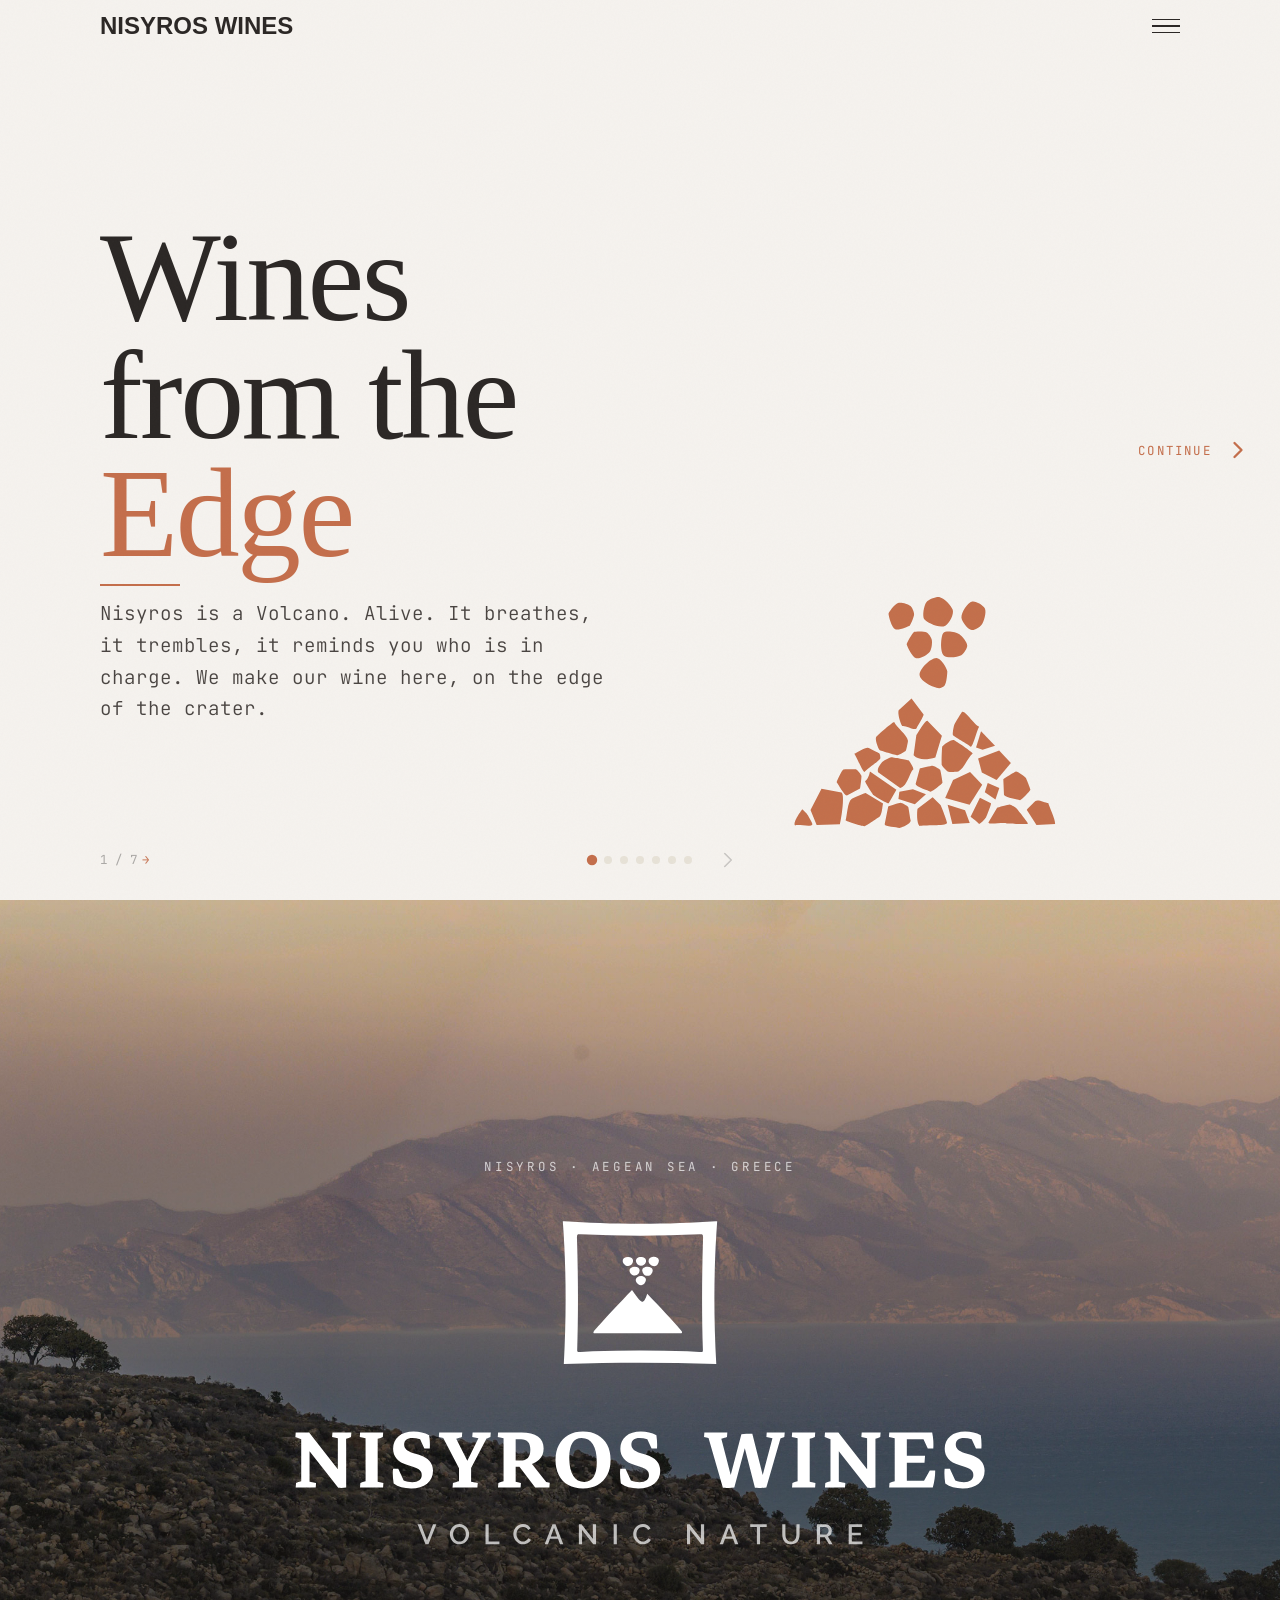
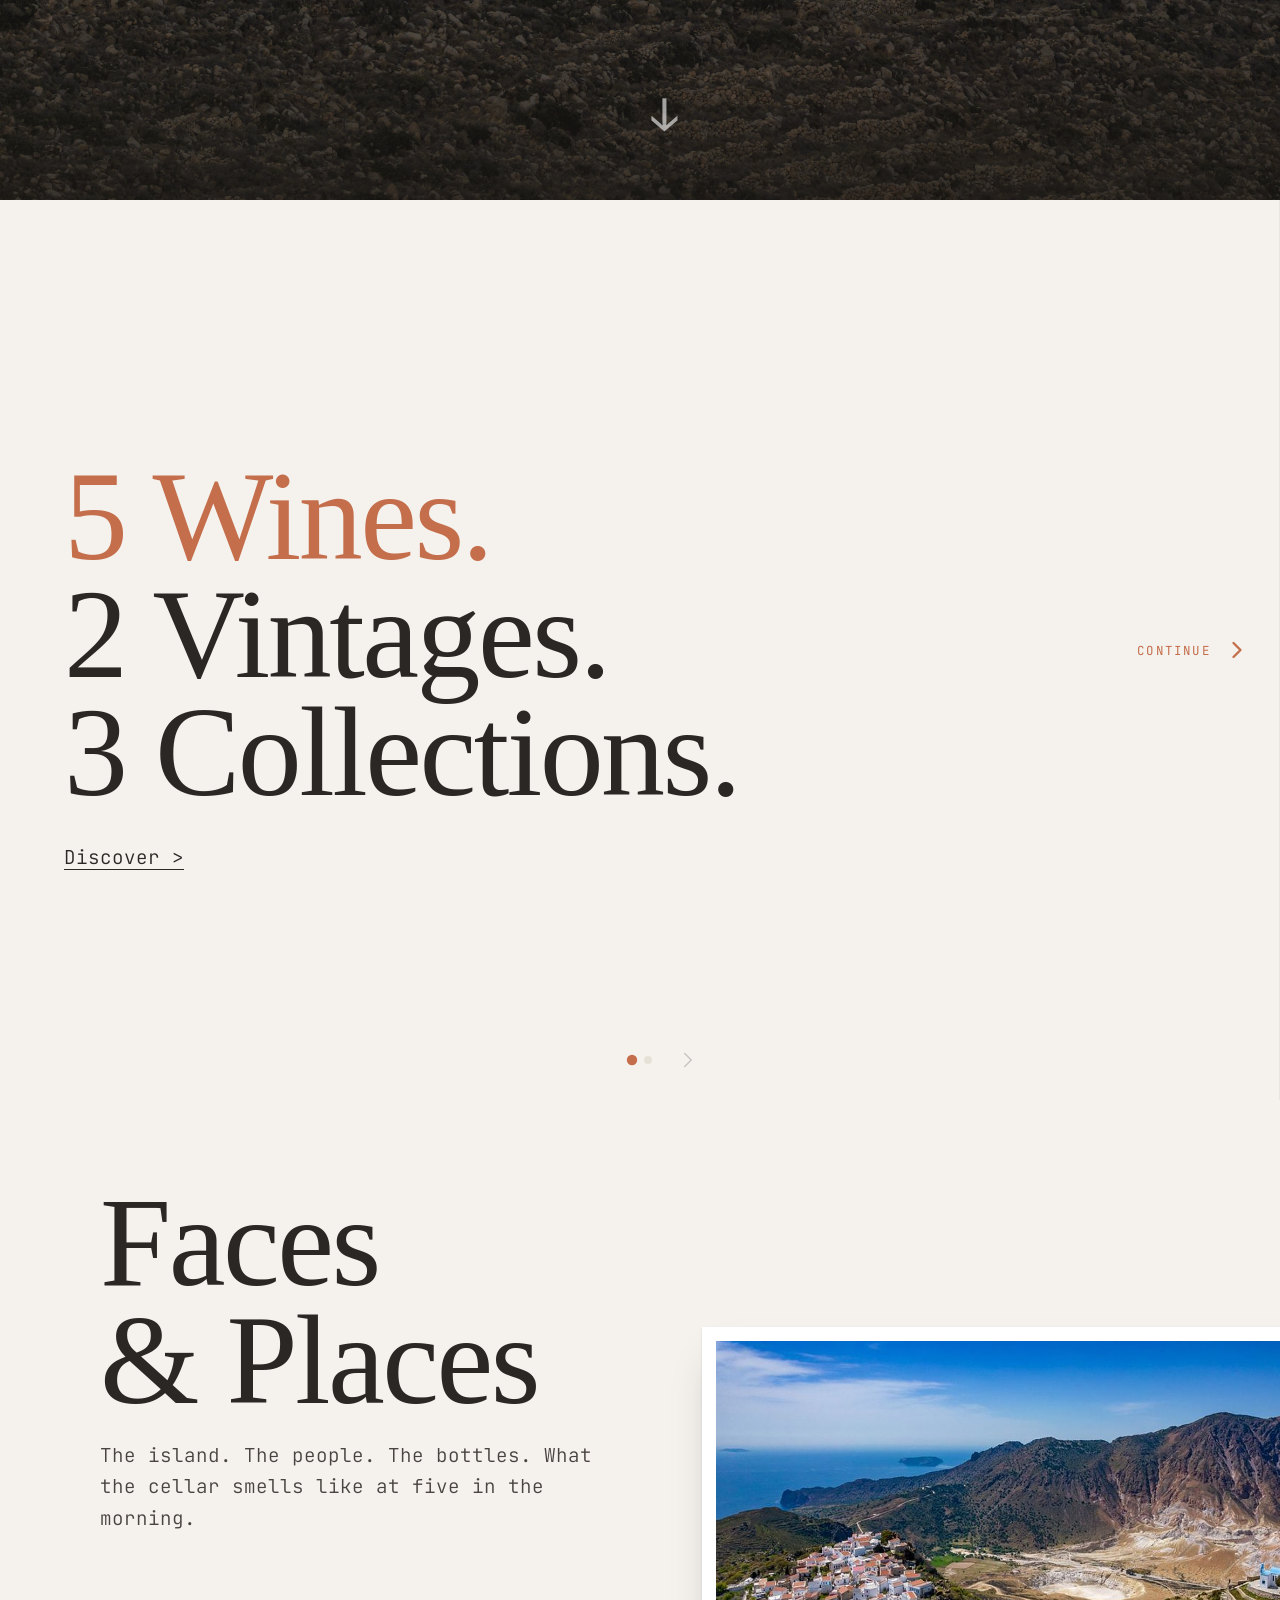
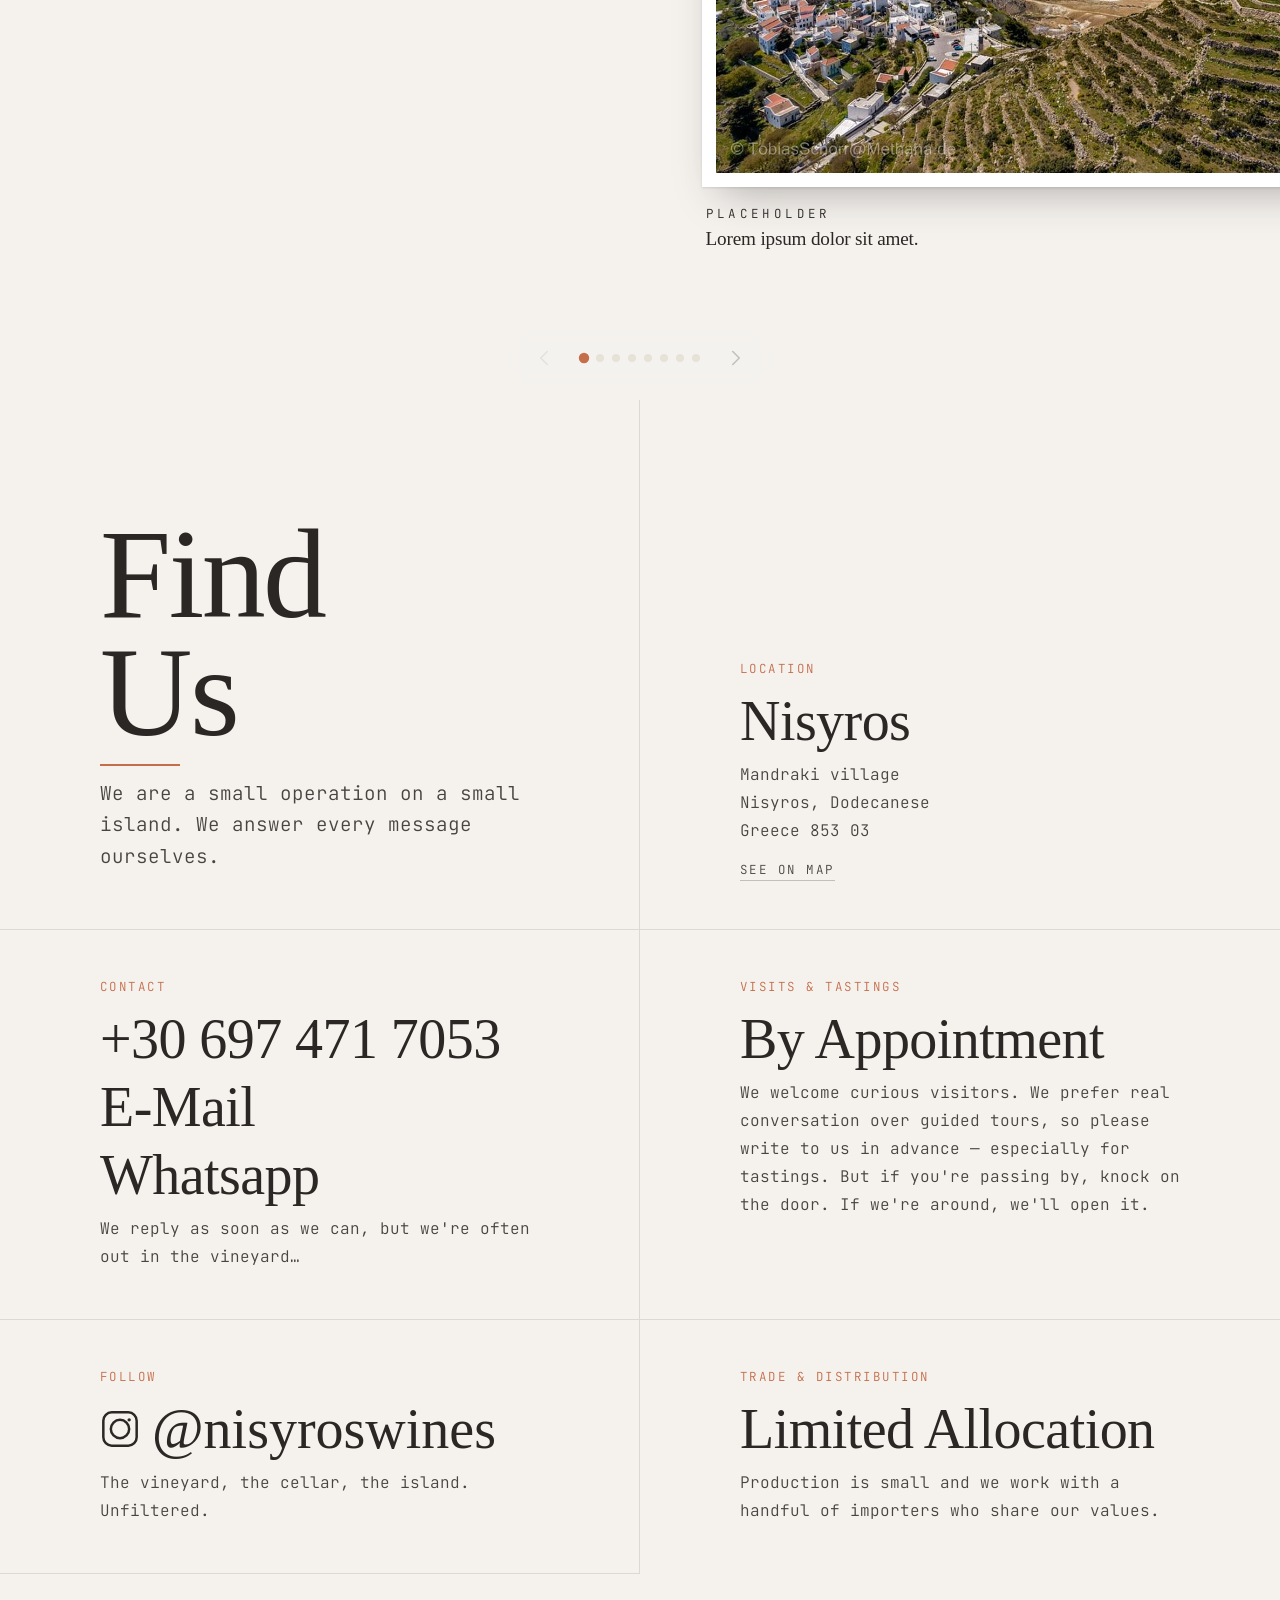
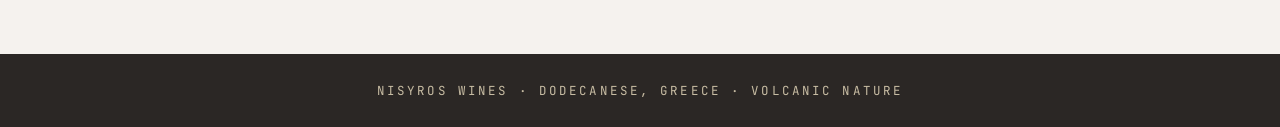
==== commit 8d4c19ab: "Manifesto: sync credo fallback with the CMS, comma on slide I The hardcoded fallbacks in sections/ma" ====
--- a/index.html
+++ b/index.html
@@ -77,7 +77,6 @@
     <li><a href="#manifesto" class="active">Manifesto</a></li>
     <li><a href="#wines-wrapper">Wines</a></li>
     <li><a href="#faces">Faces</a></li>
-    <li><a href="#logbook">Logbook</a></li>
     <li><a href="#contact">Contact</a></li>
   </ul>
 </div>
@@ -93,7 +92,7 @@
         <div class="big line2 reveal d1 on" data-cms="m1_line2">from the</div>
         <div class="big red line3 reveal d2 on" data-cms="m1_line3">Edge</div>
         <hr class="slash reveal d3 on">
-        <p class="quote reveal d3 on" data-cms="m1_body">Nisyros is a Volcano. Alive. It breathes, it trembles, it reminds you who is in charge. We make our wine here — on the edge of the crater.</p>
+        <p class="quote reveal d3 on" data-cms="m1_body">Nisyros is a Volcano. Alive. It breathes, it trembles, it reminds you who is in charge. We make our wine here, on the edge of the crater.</p>
       </div>
       <div class="panel-illust reveal d2 on">
         <img src="assets/1.svg" alt="Edge illustration">
@@ -184,7 +183,7 @@
         <div class="big line2 reveal d1" data-cms="credo_line2">in the</div>
         <div class="big red line3 reveal d2" style="margin-top:0.08em;" data-cms="credo_line3">bottle</div>
         <hr class="slash reveal d3">
-        <p class="sub reveal d3" data-cms="credo_body">The endless summer. The Aegean light at sunset. The wind, the waves, the freedom. These islands are a gift. So are these wines. Unique, unrepeatable. True to the land. Clean in the glass.</p>
+        <p class="sub reveal d3" data-cms="credo_body">The endless summer. The Aegean light at sunset. The wind, the waves, the freedom.<br>These islands are a gift.<br>So are these wines: Alive, free, elemental.<br>True to the land. Clean in the glass.</p>
       </div>
       <div class="panel-illust reveal d2">
         <img src="assets/8.svg" alt="Credo illustration">
@@ -402,90 +401,6 @@
     <svg viewBox="0 0 24 24"><polyline points="9 6 15 12 9 18"></polyline></svg>
   </button>
 </div>
-<!-- ══ LOGBOOK ══ -->
-<section id="logbook">
-  <div class="logbook-inner">
-
-    <header class="logbook-header">
-      <div class="logbook-header-text">
-        <div class="big">Logbook</div>
-        <p class="quote">Notes from the cellar, the vineyard, the volcano. Written for ourselves and for whoever is curious to read it. Words that come on their own, when they need to, honest and slow.</p>
-      </div>
-      <a class="logbook-nudge" href="#contact-stay">Stay close <span aria-hidden="true">→</span></a>
-    </header>
-
-    <div class="logbook-list">
-
-      <article class="logbook-entry">
-        <div class="logbook-entry-when-col">
-          <p class="logbook-entry-when">22 Apr 2026</p>
-          <p class="logbook-entry-cat">Volcano</p>
-        </div>
-        <div class="logbook-entry-meta">
-          <h3 class="logbook-entry-title">The Volcano Shook at Four</h3>
-          <p class="logbook-entry-dek">A short tremor at four in the morning. The dogs woke before we did, and by sunrise the crater was breathing again.</p>
-        </div>
-      </article>
-
-      <article class="logbook-entry">
-        <div class="logbook-entry-when-col">
-          <p class="logbook-entry-when">15 Mar 2026</p>
-          <p class="logbook-entry-cat">Cellar</p>
-        </div>
-        <div class="logbook-entry-meta">
-          <h3 class="logbook-entry-title">The Last Pressing of '25</h3>
-          <p class="logbook-entry-dek">Three barrels left from the cool side of the vineyard. We waited as long as the season allowed.</p>
-        </div>
-      </article>
-
-      <article class="logbook-entry">
-        <div class="logbook-entry-when-col">
-          <p class="logbook-entry-when">8 Feb 2026</p>
-          <p class="logbook-entry-cat">Vineyard</p>
-        </div>
-        <div class="logbook-entry-meta">
-          <h3 class="logbook-entry-title">Walking the South Slope</h3>
-          <p class="logbook-entry-dek">A morning with our agronomist, hands in the warm pumice. The soil is reading us back.</p>
-        </div>
-      </article>
-
-      <article class="logbook-entry">
-        <div class="logbook-entry-when-col">
-          <p class="logbook-entry-when">20 Jan 2026</p>
-          <p class="logbook-entry-cat">Island</p>
-        </div>
-        <div class="logbook-entry-meta">
-          <h3 class="logbook-entry-title">A Year on Nisyros</h3>
-          <p class="logbook-entry-dek">Twelve months in. What the island has taught us about patience and quiet conviction.</p>
-        </div>
-      </article>
-
-      <article class="logbook-entry">
-        <div class="logbook-entry-when-col">
-          <p class="logbook-entry-when">12 Dec 2025</p>
-          <p class="logbook-entry-cat">Volcano</p>
-        </div>
-        <div class="logbook-entry-meta">
-          <h3 class="logbook-entry-title">First Snow on the Crater</h3>
-          <p class="logbook-entry-dek">Rare. A thin veil for half a day, then gone. The vines barely noticed.</p>
-        </div>
-      </article>
-
-      <article class="logbook-entry">
-        <div class="logbook-entry-when-col">
-          <p class="logbook-entry-when">3 Nov 2025</p>
-          <p class="logbook-entry-cat">Cellar</p>
-        </div>
-        <div class="logbook-entry-meta">
-          <h3 class="logbook-entry-title">Bottling, Slowly</h3>
-          <p class="logbook-entry-dek">Two days in the cellar with old friends. Labels by hand. No hurry.</p>
-        </div>
-      </article>
-
-    </div>
-
-  </div>
-</section>
 <!-- ══ CONTACT ══ -->
 <section id="contact">
   <div class="contact-grid">
@@ -530,28 +445,6 @@
       <p class="contact-label">Trade &amp; Distribution</p>
       <div class="contact-value contact-value--sm" data-cms="contact_trade_value">Limited Allocation</div>
       <p class="contact-sub" data-cms="contact_trade_sub">Production is small and we work with a handful of importers who share our values.</p>
-    </div>
-
-    <div class="contact-block reveal d2 contact-block--wide" id="contact-stay">
-      <p class="contact-label">Stay close</p>
-      <div class="contact-value contact-value--sm">Letters in your inbox</div>
-      <p class="contact-sub">A few times a year, when there's something worth saying. New entries from the Logbook, an early note when a vintage is ready. Nothing else.</p>
-      <form class="stay-form" action="#" onsubmit="event.preventDefault();">
-        <label class="stay-field">
-          <span class="stay-fieldlabel">Your email</span>
-          <input class="stay-input" type="email" placeholder="you@somewhere" required>
-        </label>
-        <fieldset class="stay-options">
-          <legend class="stay-fieldlabel">Send me</legend>
-          <label class="stay-check">
-            <input type="checkbox" checked> <span>Logbook letters</span>
-          </label>
-          <label class="stay-check">
-            <input type="checkbox"> <span>A note when wine is ready</span>
-          </label>
-        </fieldset>
-        <button class="stay-submit" type="submit">Subscribe</button>
-      </form>
     </div>
 
   </div>
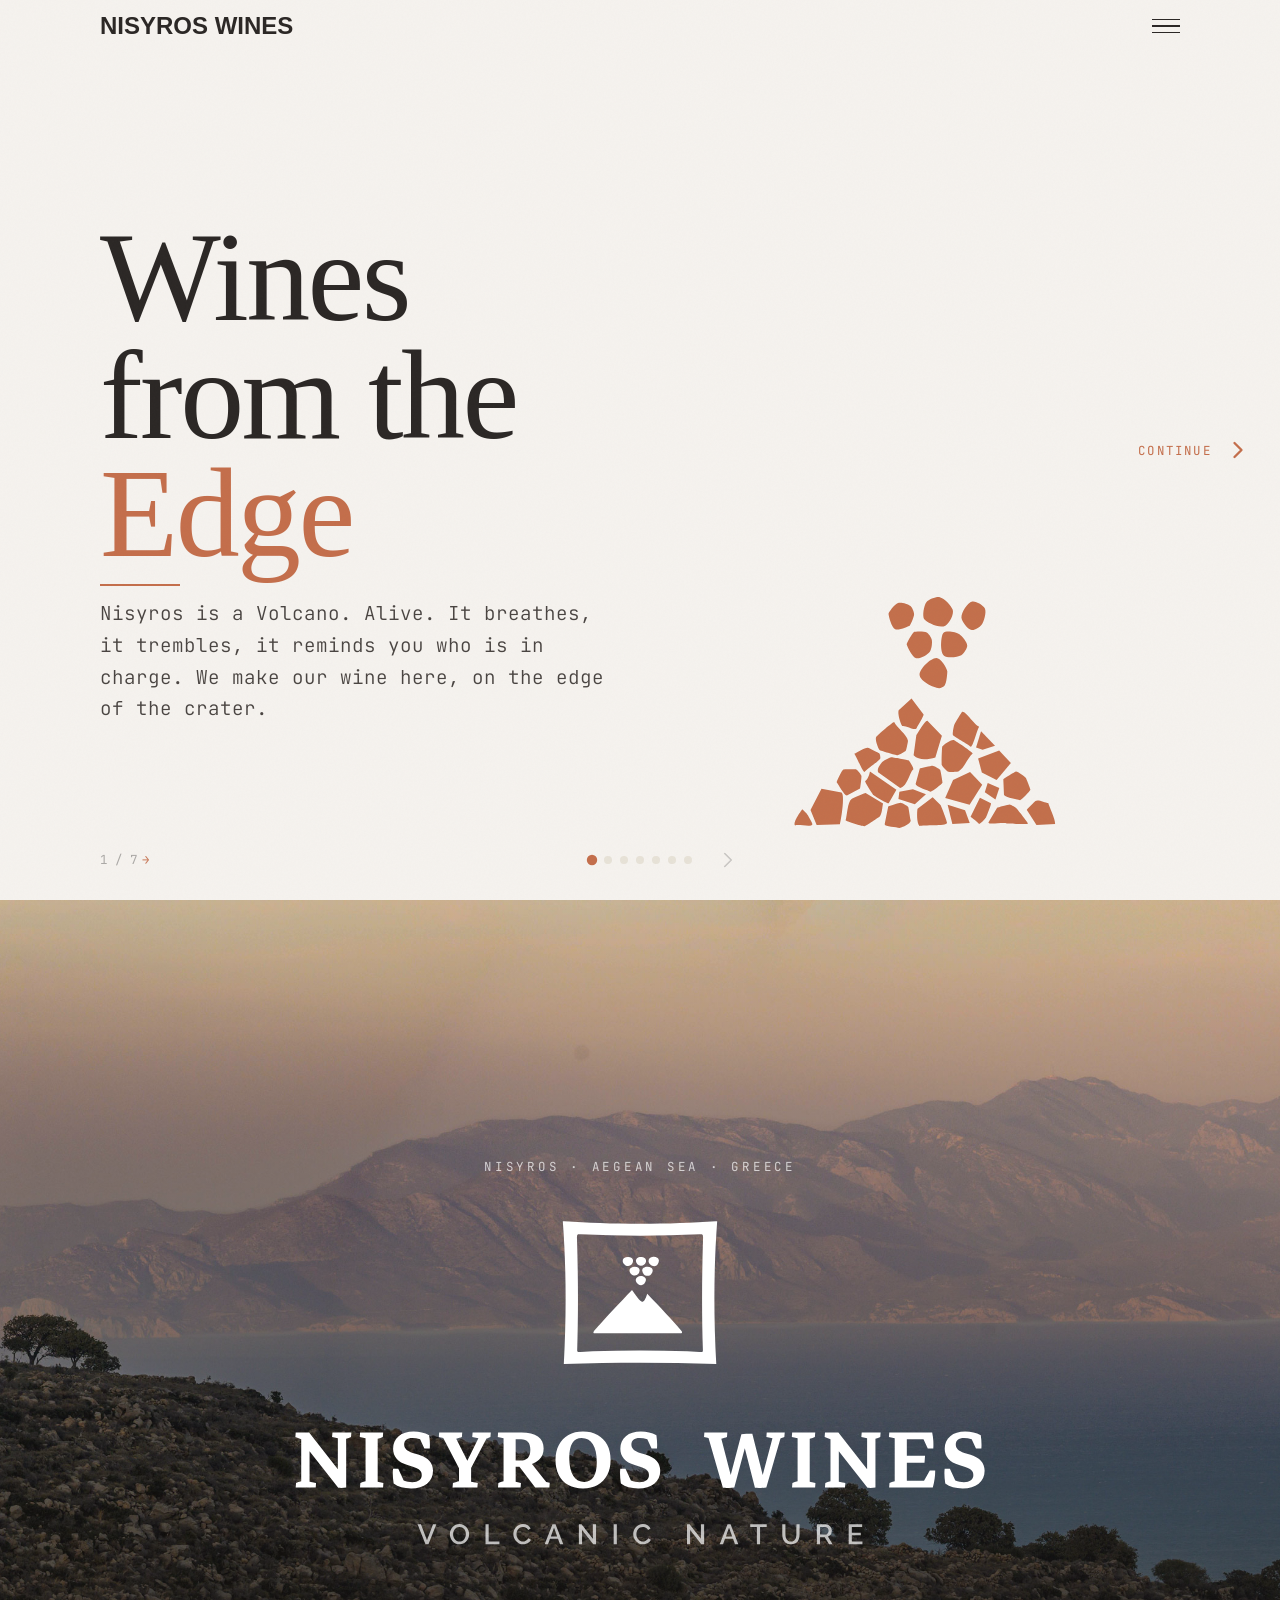
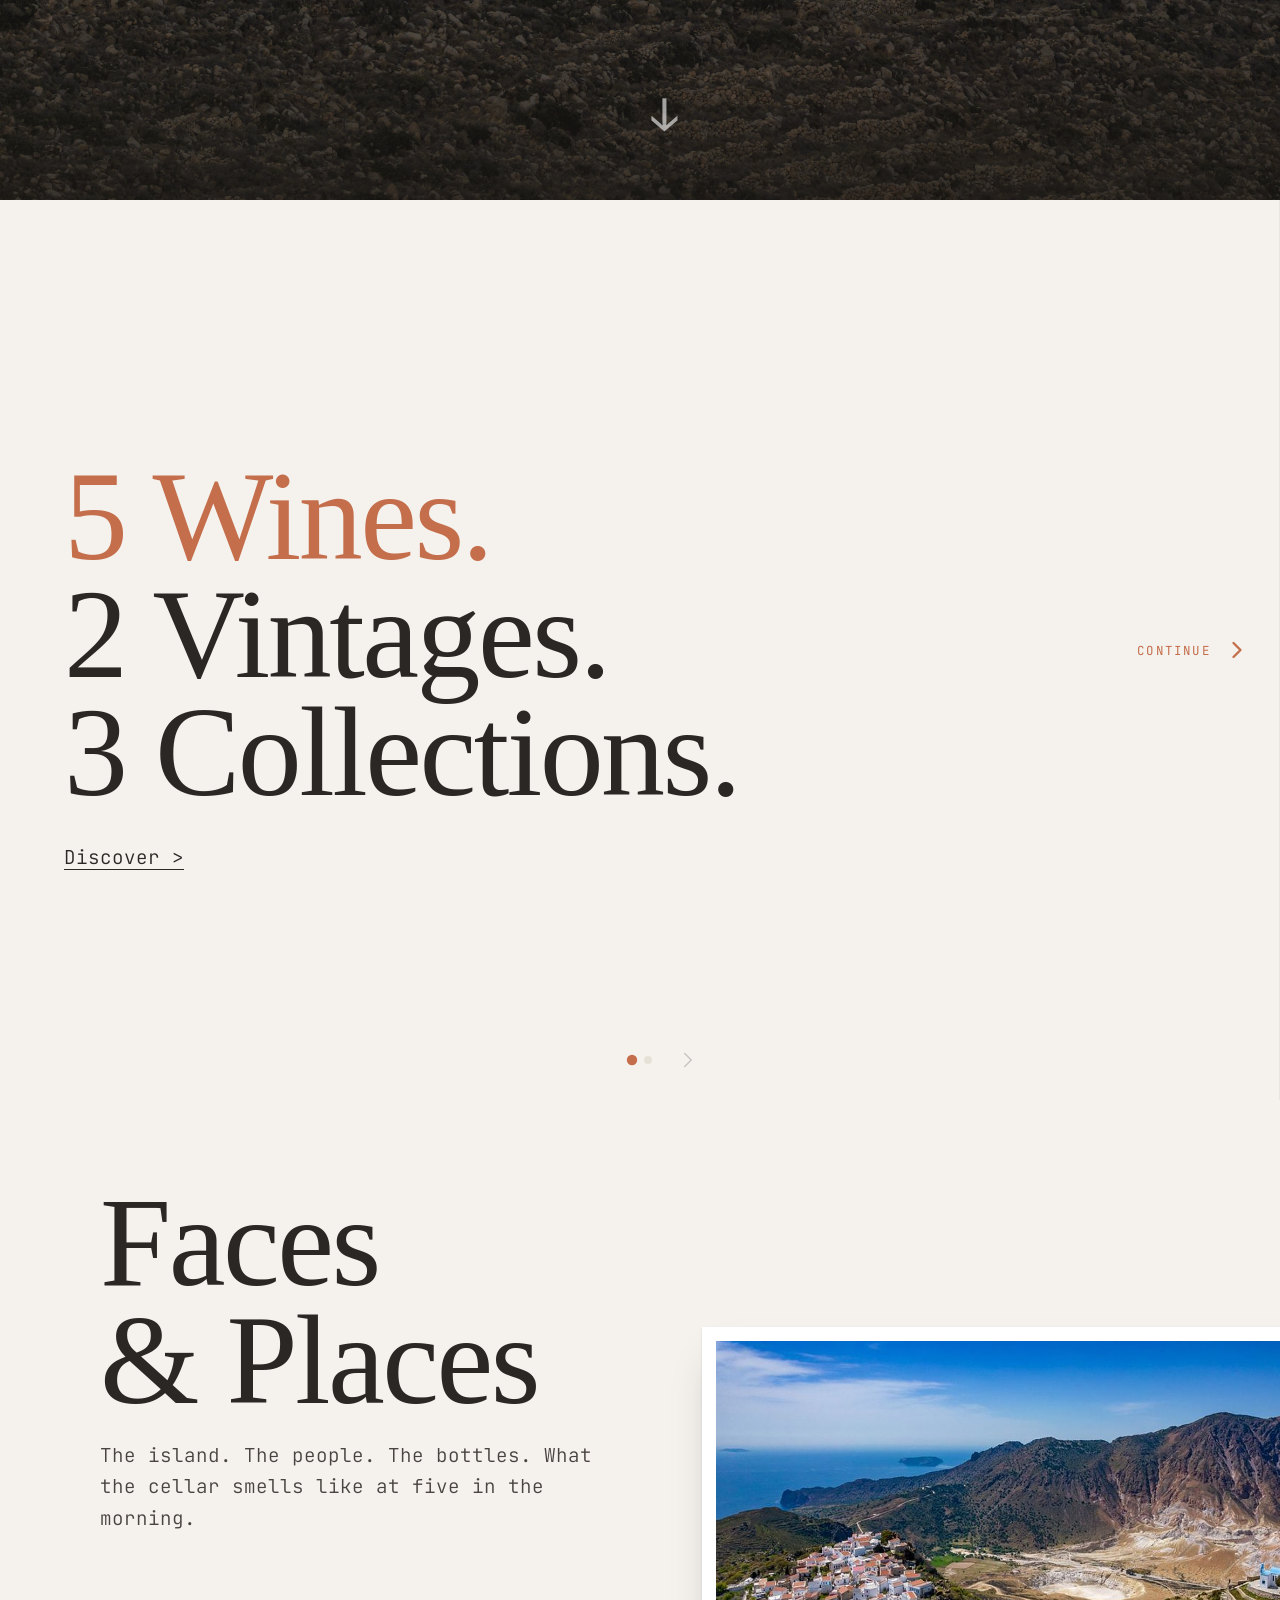
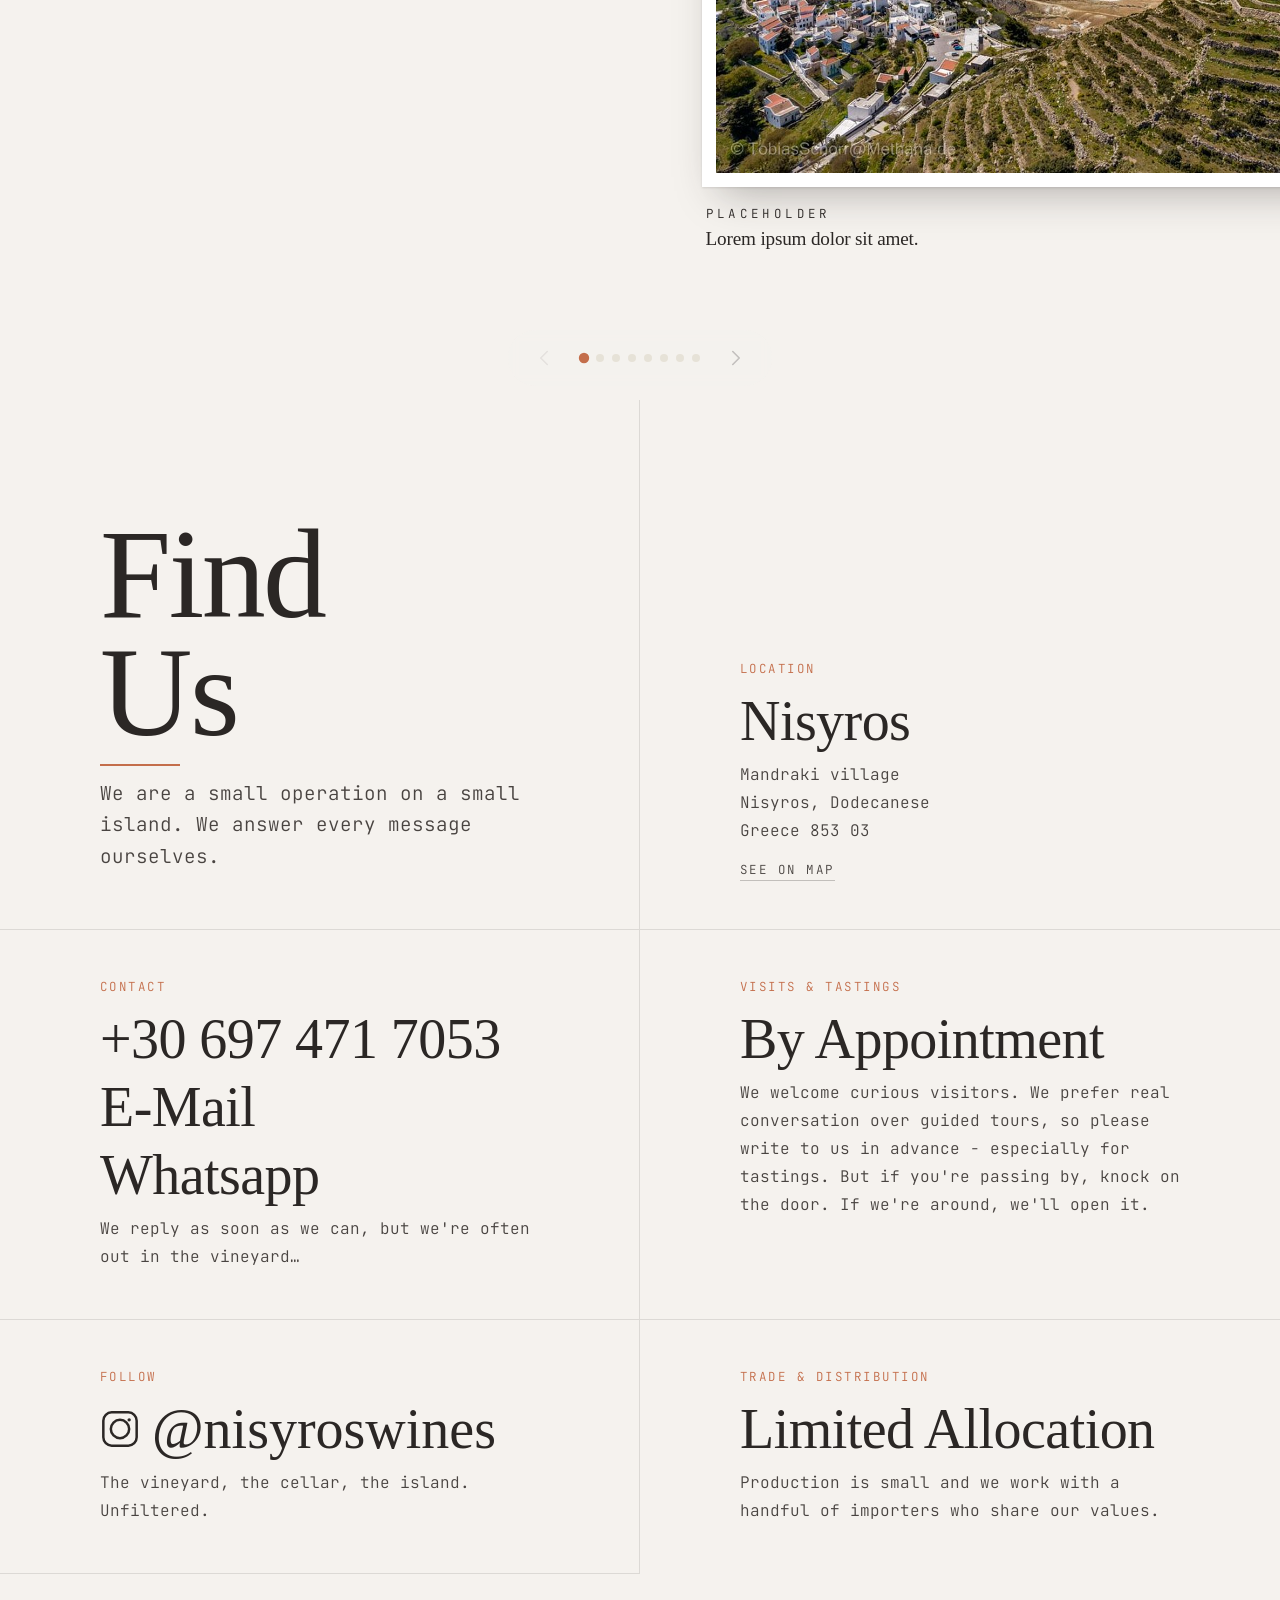
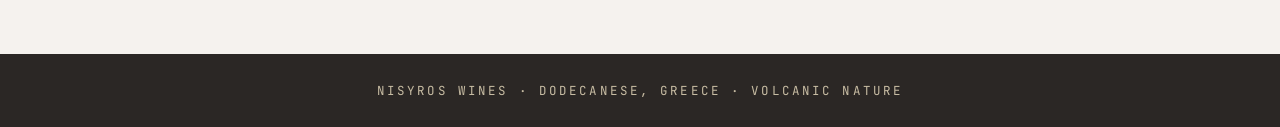
==== commit b6ce634c: "Manifesto + contact: align the remaining fallbacks with the CMS - m3_body: the sheet dropped "The vi" ====
--- a/index.html
+++ b/index.html
@@ -124,7 +124,7 @@
         <div class="big line1 reveal" data-cms="m3_line1">With the</div>
         <div class="big red line2 reveal d1" data-cms="m3_line2">Land</div>
         <hr class="slash reveal d2">
-        <p class="quote reveal d2" data-cms="m3_body">The volcanic soil of Nisyros is a blessed land. We are guests and, for a moment, caretakers. For millennia agriculture sustained this island. We revive that tradition, with respect and endless dedication. The vine must live here long after we are gone.</p>
+        <p class="quote reveal d2" data-cms="m3_body">The volcanic soil of Nisyros is a blessed land. We are guests and, for a moment, caretakers. For millennia agriculture sustained this island. We revive that tradition, with respect and endless dedication.</p>
       </div>
       <div class="panel-illust reveal d2">
         <img src="assets/3.svg" alt="Land illustration">
@@ -168,7 +168,7 @@
         <div class="big line1 reveal" data-cms="m6_line1">We Do</div>
         <div class="big red line2 reveal d1" data-cms="m6_line2">What we Say</div>
         <hr class="slash reveal d2">
-        <p class="quote reveal d2" data-cms="m6_body">We share with you the story, the vineyard, the vintage, every step of the process. The bright moments, the dark hours. We do what we say. We say what we do. Trust is part of the bottle.</p>
+        <p class="quote reveal d2" data-cms="m6_body">We share with you the story, the vineyard, the vintage, every step of the process.<br>The bright moments, the dark hours. We do what we say. We say what we do. Trust is part of the bottle.</p>
       </div>
       <div class="panel-illust reveal d1">
         <img src="assets/6.svg" alt="We Do illustration">
@@ -429,7 +429,7 @@
     <div class="contact-block reveal d1" id="contact-visits">
       <p class="contact-label">Visits &amp; Tastings</p>
       <div class="contact-value contact-value--sm" data-cms="contact_visits_value">By Appointment</div>
-      <p class="contact-sub" data-cms="contact_visits_sub">We welcome curious visitors. We prefer real conversation over guided tours, so please write to us in advance — especially for tastings. But if you're passing by, knock on the door. If we're around, we'll open it.</p>
+      <p class="contact-sub" data-cms="contact_visits_sub">We welcome curious visitors. We prefer real conversation over guided tours, so please write to us in advance - especially for tastings. But if you're passing by, knock on the door. If we're around, we'll open it.</p>
     </div>
 
     <div class="contact-block reveal d2" id="contact-social">
@@ -894,7 +894,7 @@
 const SHEET_WINES  = '/api/cms?sheet=wines';
 const SHEET_FACES  = '/api/cms?sheet=faces';
 function driveUrl(u){if(!u)return'';var m=u.match(/\/d\/([a-zA-Z0-9_-]+)/)||u.match(/[?&]id=([a-zA-Z0-9_-]+)/);return m?'https://lh3.googleusercontent.com/d/'+m[1]+'=s1600':u;}
-function joinCSVLines(t){var r=[],c='',q=false;for(var i=0;i<t.length;i++){var ch=t[i];if(ch==='"'){q=!q;c+=ch;}else if((ch==='\n'||(ch==='\r'&&t[i+1]==='\n'))&&q){c+=' ';if(ch==='\r')i++;}else if(ch==='\r'){}else if(ch==='\n'){r.push(c);c='';}else c+=ch;}if(c)r.push(c);return r;}
+function joinCSVLines(t){var r=[],c='',q=false;for(var i=0;i<t.length;i++){var ch=t[i];if(ch==='"'){q=!q;c+=ch;}else if((ch==='\n'||(ch==='\r'&&t[i+1]==='\n'))&&q){c+='\n';if(ch==='\r')i++;}else if(ch==='\r'){}else if(ch==='\n'){r.push(c);c='';}else c+=ch;}if(c)r.push(c);return r;}
 function splitRow(row){var r=[],c='',q=false;for(var i=0;i<row.length;i++){var ch=row[i];if(ch==='"'){if(q&&row[i+1]==='"'){c+='"';i++;}else q=!q;}else if(ch===','&&!q){r.push(c);c='';}else c+=ch;}r.push(c);return r;}
 function parseCSV(text,headerFirstCell){var key=(headerFirstCell||'id').toLowerCase();var rows=[],lines=joinCSVLines(text.trim()),hi=-1;for(var i=0;i<lines.length;i++){if(splitRow(lines[i])[0].replace(/^"|"$/g,'').trim().toLowerCase()===key){hi=i;break;}}if(hi===-1)return rows;var headers=splitRow(lines[hi]).map(h=>h.replace(/^"|"$/g,'').trim().split('\n')[0].replace(/\s*\(.*$/,'').trim().toLowerCase());for(var i=hi+1;i<lines.length;i++){var vals=splitRow(lines[i]);if(vals.every(v=>!v.trim()))continue;var fv=vals[0].replace(/^"|"$/g,'').trim();if(!fv||fv.charCodeAt(0)===0x25b8)continue;var obj={};headers.forEach((h,idx)=>{obj[h]=(vals[idx]||'').replace(/^"|"$/g,'').trim();});rows.push(obj);}return rows;}
 async function fetchSheet(url){
@@ -926,11 +926,14 @@
   if(!Object.keys(cfg).length) throw new Error('[CMS] config sheet returned no rows');
   document.querySelectorAll('[data-cms]').forEach(function(el){
     var key = el.dataset.cms;
-    if(cfg[key] !== undefined && cfg[key] !== ''){
-      if(el.dataset.cms.endsWith('_sub') && cfg[key].indexOf('\\n') > -1){
-        el.innerHTML = cfg[key].replace(/\\n/g,'<br>');
+    var val = cfg[key];
+    if(val !== undefined && val !== ''){
+      // Line breaks authored in the sheet — real newlines inside a quoted cell
+      // or a literal \n — become <br> on any data-cms element, not just _sub.
+      if(/\\n|\n/.test(val)){
+        el.innerHTML = val.replace(/\\n|\n/g,'<br>');
       } else {
-        el.textContent = cfg[key];
+        el.textContent = val;
       }
     }
   });
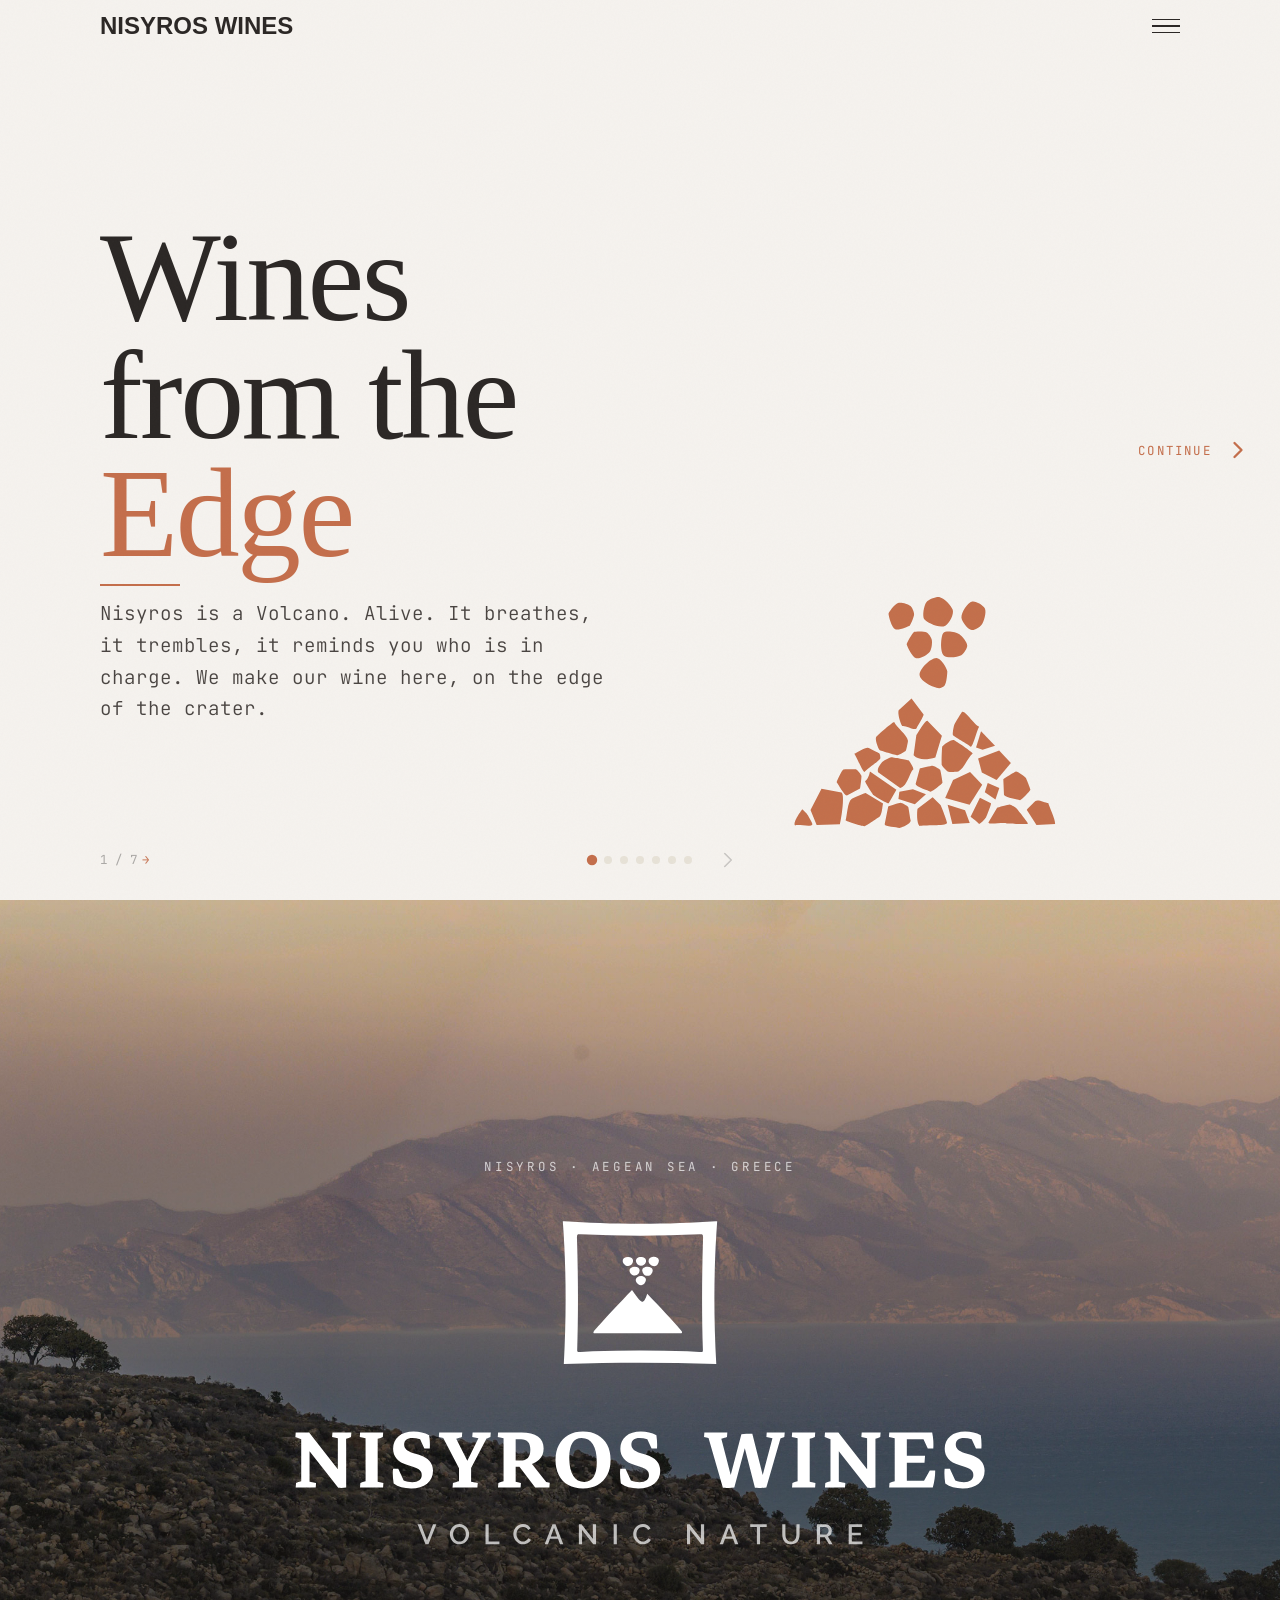
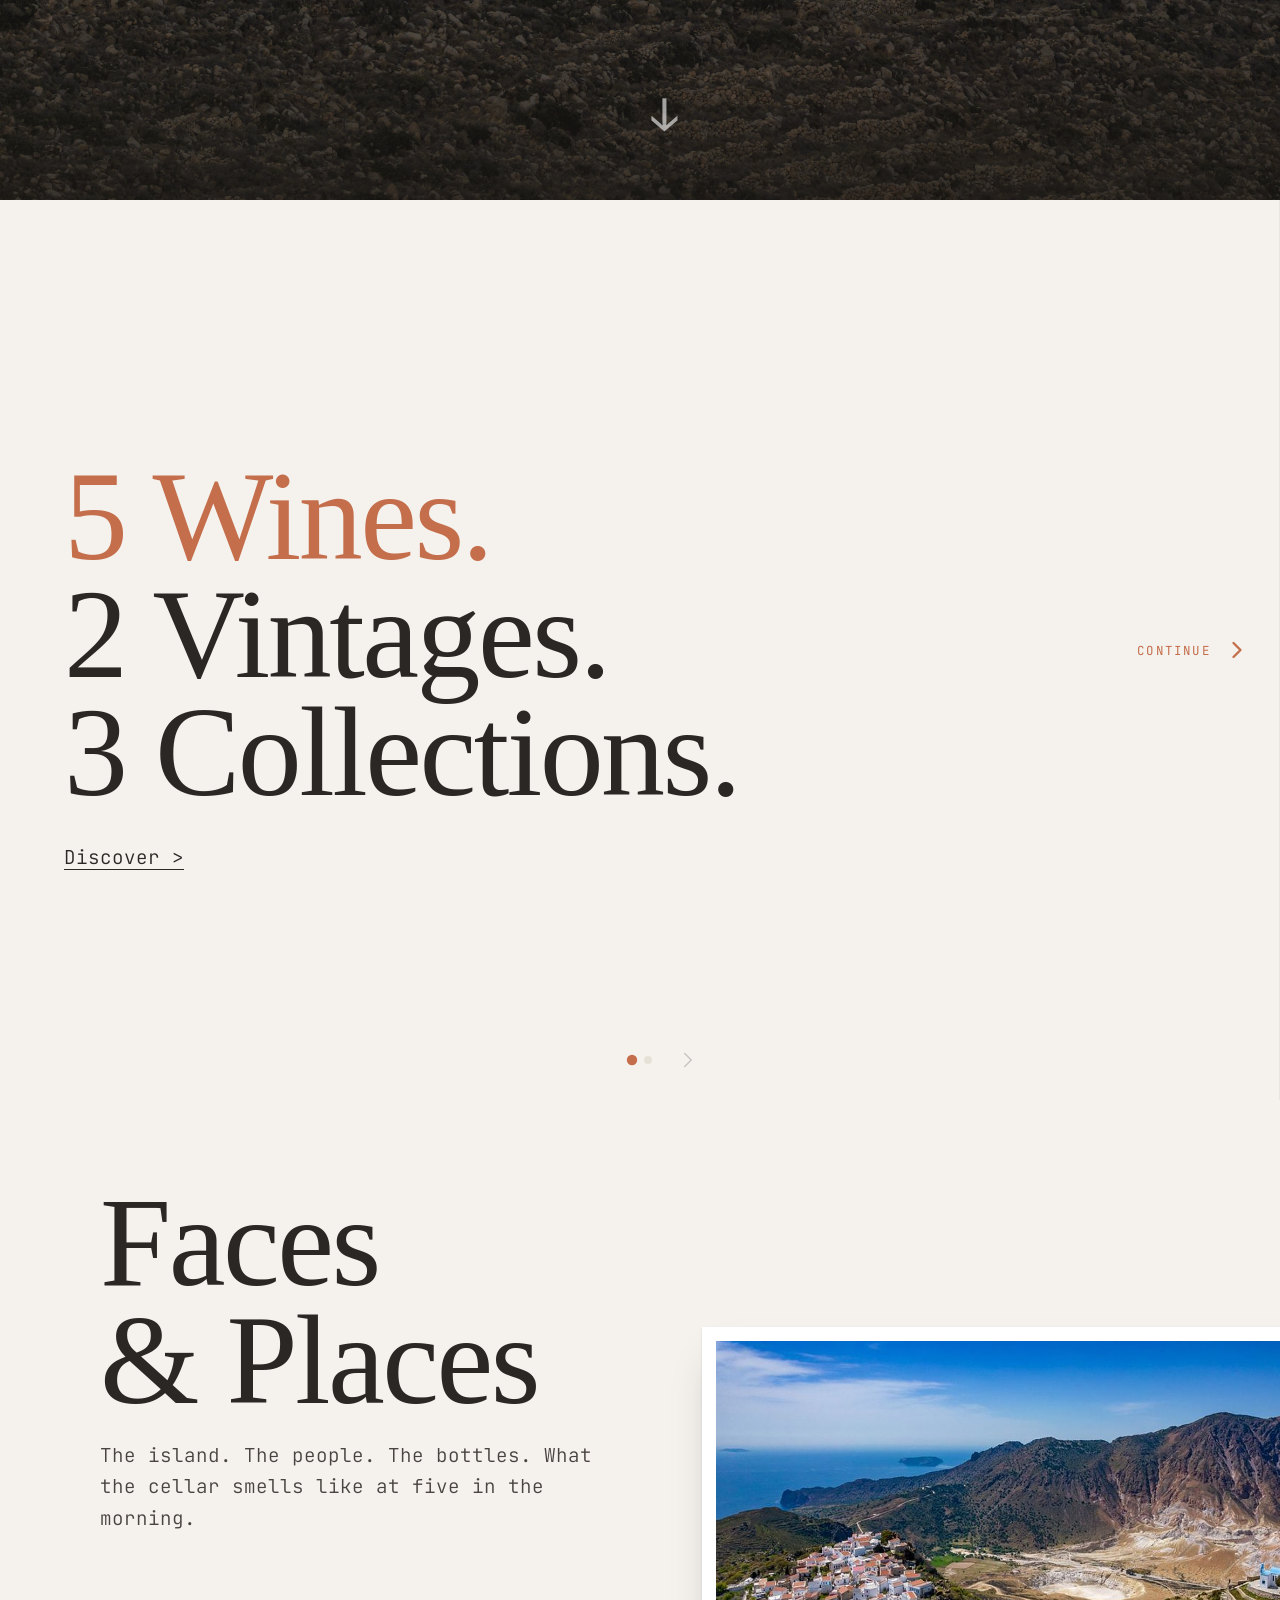
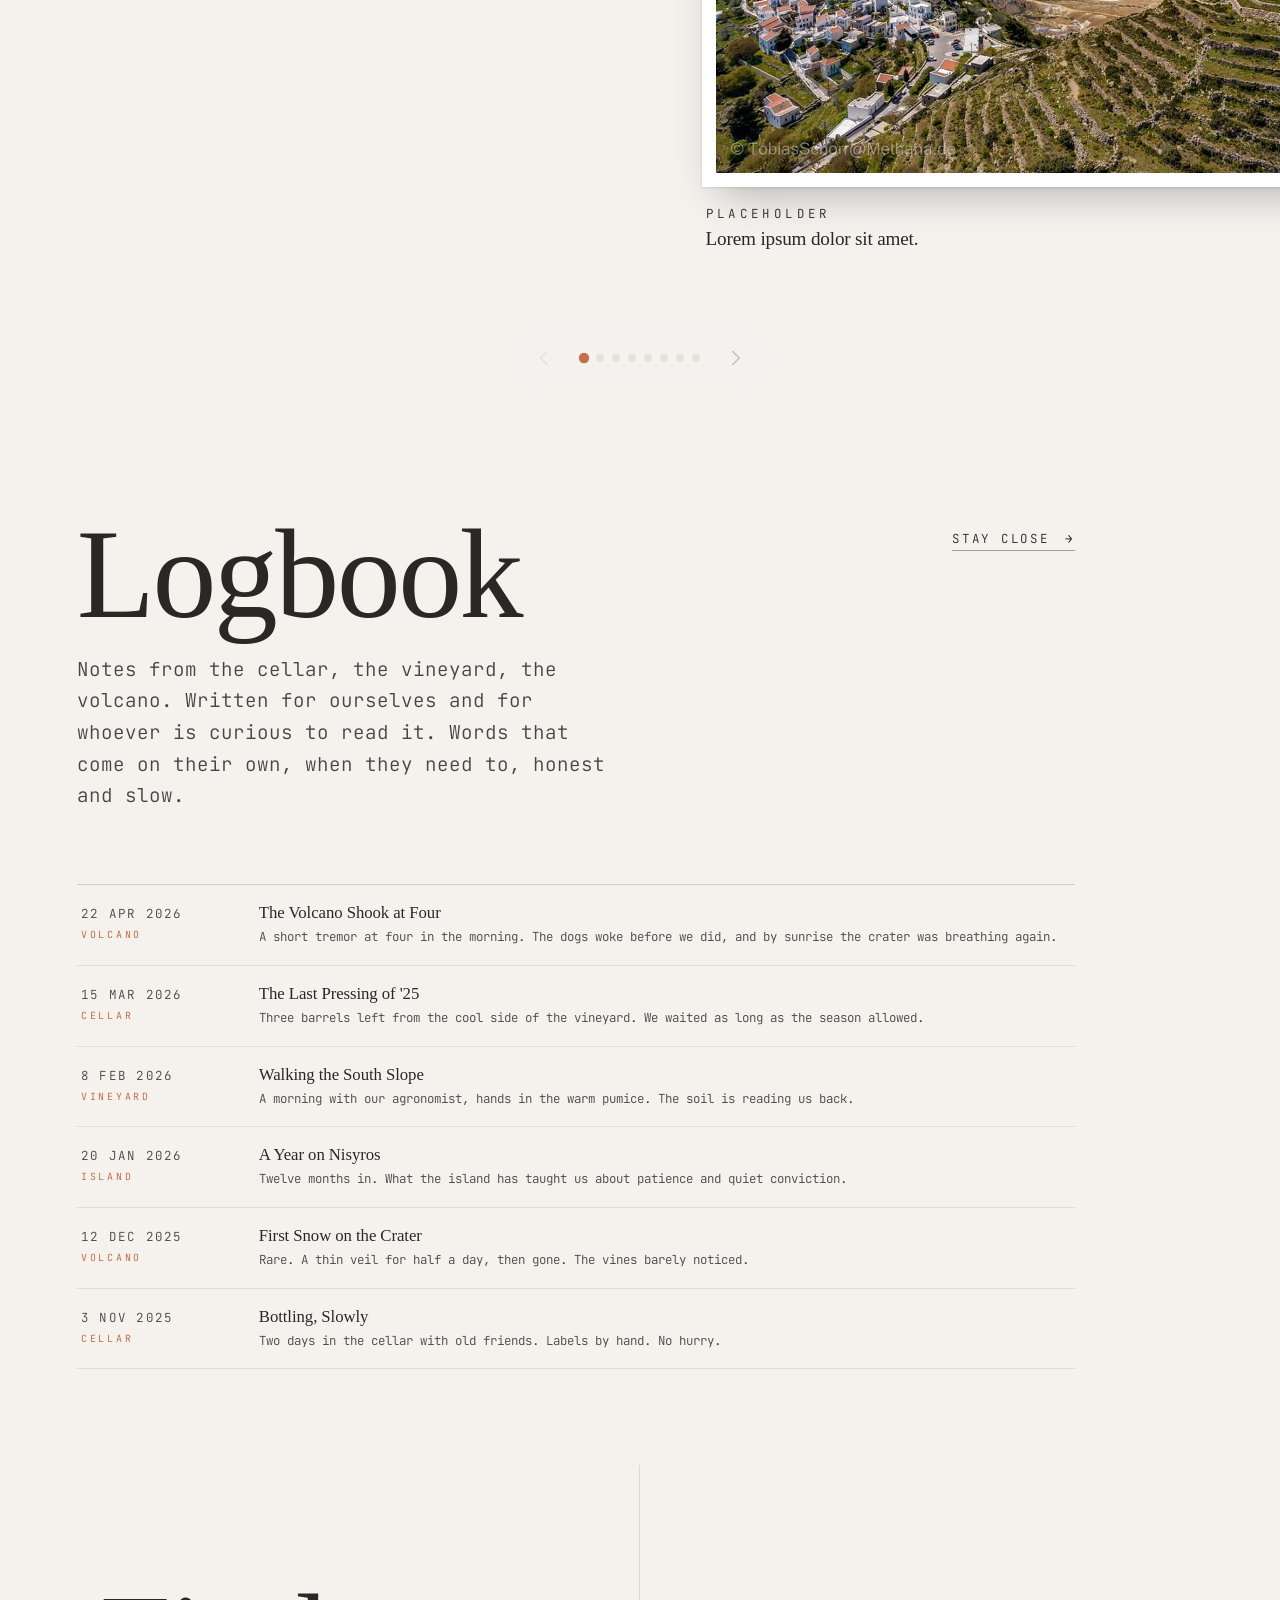
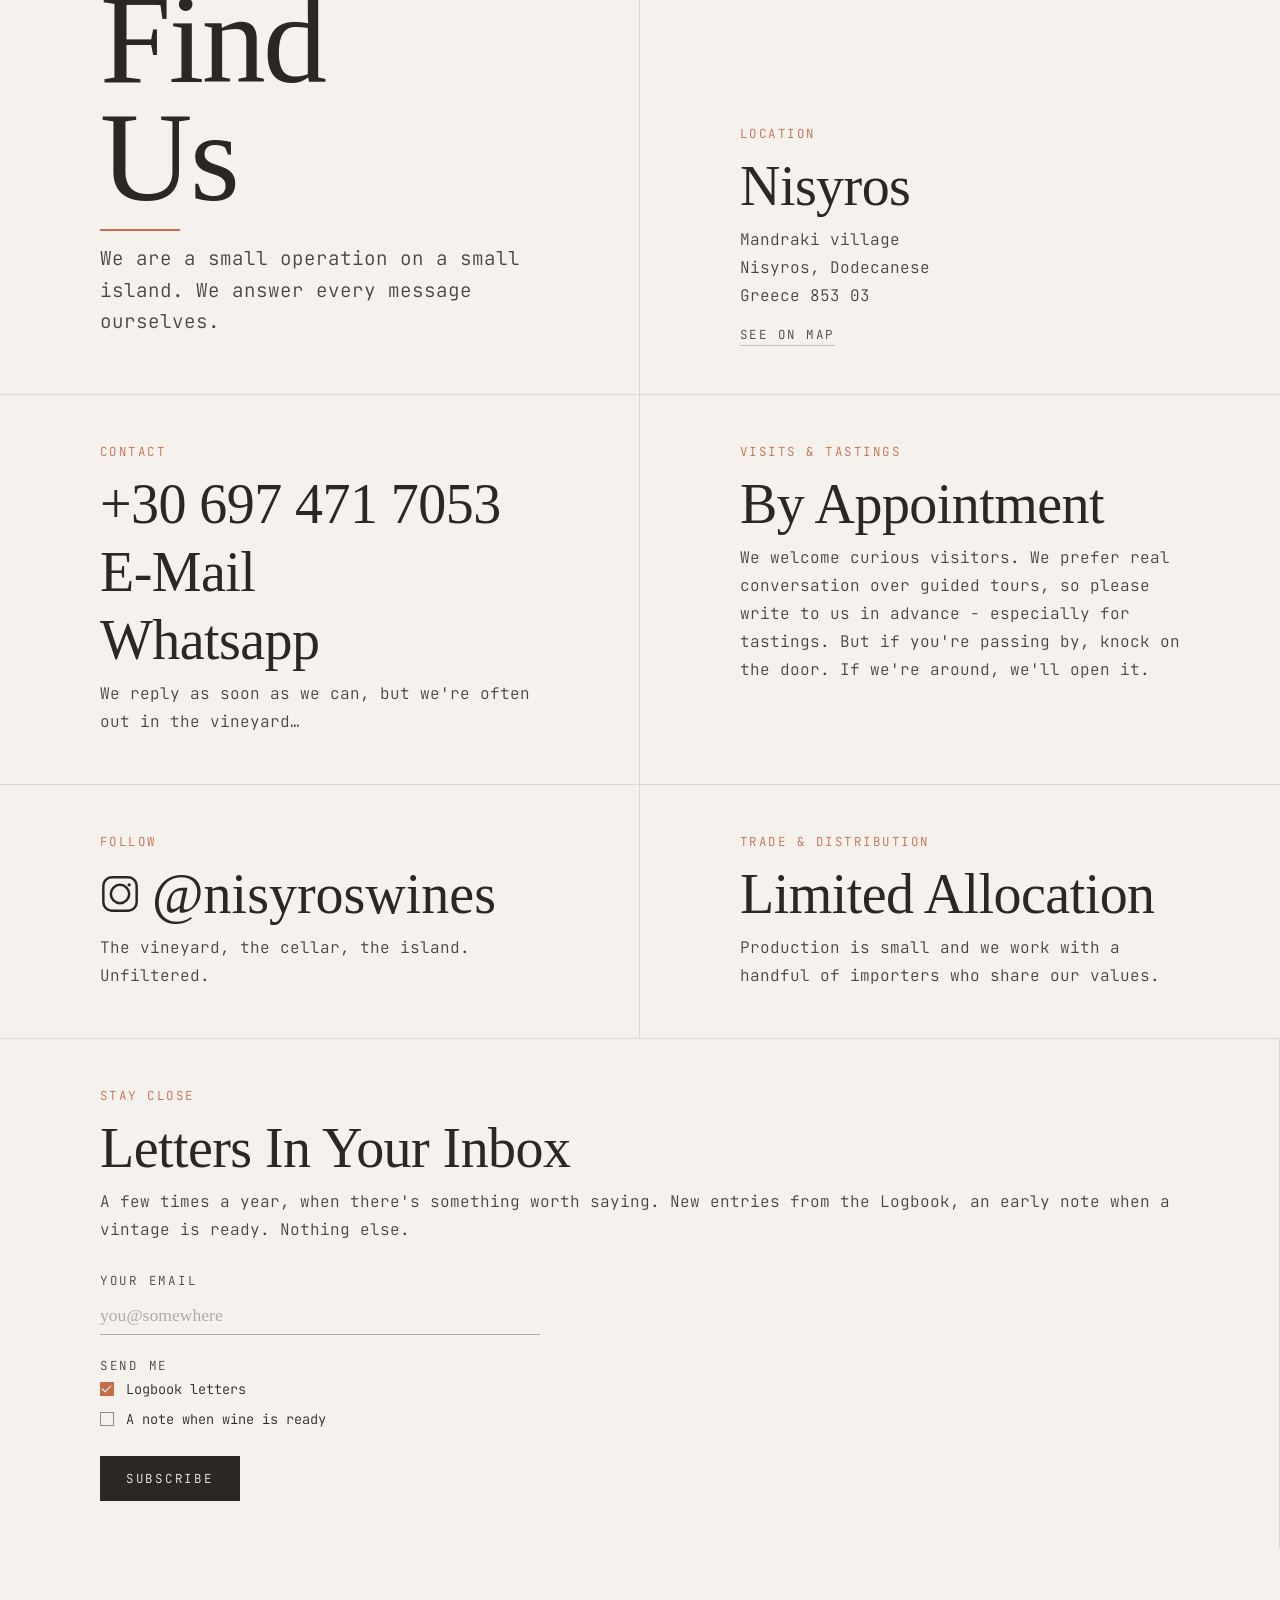
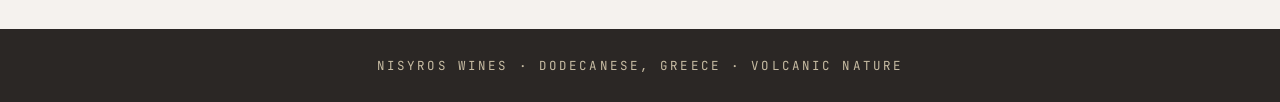
==== commit 0beb5c7e: "Merge a57b54c484c81faaa0f24d7f6a5e3b1dc0a960c7 into bd8ba14b29935a6e442d8da53d489af76bae0a8a" ====
--- a/index.html
+++ b/index.html
@@ -77,6 +77,7 @@
     <li><a href="#manifesto" class="active">Manifesto</a></li>
     <li><a href="#wines-wrapper">Wines</a></li>
     <li><a href="#faces">Faces</a></li>
+    <li><a href="#logbook">Logbook</a></li>
     <li><a href="#contact">Contact</a></li>
   </ul>
 </div>
@@ -401,6 +402,90 @@
     <svg viewBox="0 0 24 24"><polyline points="9 6 15 12 9 18"></polyline></svg>
   </button>
 </div>
+<!-- ══ LOGBOOK ══ -->
+<section id="logbook">
+  <div class="logbook-inner">
+
+    <header class="logbook-header">
+      <div class="logbook-header-text">
+        <div class="big">Logbook</div>
+        <p class="quote">Notes from the cellar, the vineyard, the volcano. Written for ourselves and for whoever is curious to read it. Words that come on their own, when they need to, honest and slow.</p>
+      </div>
+      <a class="logbook-nudge" href="#contact-stay">Stay close <span aria-hidden="true">→</span></a>
+    </header>
+
+    <div class="logbook-list">
+
+      <article class="logbook-entry">
+        <div class="logbook-entry-when-col">
+          <p class="logbook-entry-when">22 Apr 2026</p>
+          <p class="logbook-entry-cat">Volcano</p>
+        </div>
+        <div class="logbook-entry-meta">
+          <h3 class="logbook-entry-title">The Volcano Shook at Four</h3>
+          <p class="logbook-entry-dek">A short tremor at four in the morning. The dogs woke before we did, and by sunrise the crater was breathing again.</p>
+        </div>
+      </article>
+
+      <article class="logbook-entry">
+        <div class="logbook-entry-when-col">
+          <p class="logbook-entry-when">15 Mar 2026</p>
+          <p class="logbook-entry-cat">Cellar</p>
+        </div>
+        <div class="logbook-entry-meta">
+          <h3 class="logbook-entry-title">The Last Pressing of '25</h3>
+          <p class="logbook-entry-dek">Three barrels left from the cool side of the vineyard. We waited as long as the season allowed.</p>
+        </div>
+      </article>
+
+      <article class="logbook-entry">
+        <div class="logbook-entry-when-col">
+          <p class="logbook-entry-when">8 Feb 2026</p>
+          <p class="logbook-entry-cat">Vineyard</p>
+        </div>
+        <div class="logbook-entry-meta">
+          <h3 class="logbook-entry-title">Walking the South Slope</h3>
+          <p class="logbook-entry-dek">A morning with our agronomist, hands in the warm pumice. The soil is reading us back.</p>
+        </div>
+      </article>
+
+      <article class="logbook-entry">
+        <div class="logbook-entry-when-col">
+          <p class="logbook-entry-when">20 Jan 2026</p>
+          <p class="logbook-entry-cat">Island</p>
+        </div>
+        <div class="logbook-entry-meta">
+          <h3 class="logbook-entry-title">A Year on Nisyros</h3>
+          <p class="logbook-entry-dek">Twelve months in. What the island has taught us about patience and quiet conviction.</p>
+        </div>
+      </article>
+
+      <article class="logbook-entry">
+        <div class="logbook-entry-when-col">
+          <p class="logbook-entry-when">12 Dec 2025</p>
+          <p class="logbook-entry-cat">Volcano</p>
+        </div>
+        <div class="logbook-entry-meta">
+          <h3 class="logbook-entry-title">First Snow on the Crater</h3>
+          <p class="logbook-entry-dek">Rare. A thin veil for half a day, then gone. The vines barely noticed.</p>
+        </div>
+      </article>
+
+      <article class="logbook-entry">
+        <div class="logbook-entry-when-col">
+          <p class="logbook-entry-when">3 Nov 2025</p>
+          <p class="logbook-entry-cat">Cellar</p>
+        </div>
+        <div class="logbook-entry-meta">
+          <h3 class="logbook-entry-title">Bottling, Slowly</h3>
+          <p class="logbook-entry-dek">Two days in the cellar with old friends. Labels by hand. No hurry.</p>
+        </div>
+      </article>
+
+    </div>
+
+  </div>
+</section>
 <!-- ══ CONTACT ══ -->
 <section id="contact">
   <div class="contact-grid">
@@ -445,6 +530,28 @@
       <p class="contact-label">Trade &amp; Distribution</p>
       <div class="contact-value contact-value--sm" data-cms="contact_trade_value">Limited Allocation</div>
       <p class="contact-sub" data-cms="contact_trade_sub">Production is small and we work with a handful of importers who share our values.</p>
+    </div>
+
+    <div class="contact-block reveal d2 contact-block--wide" id="contact-stay">
+      <p class="contact-label">Stay close</p>
+      <div class="contact-value contact-value--sm">Letters in your inbox</div>
+      <p class="contact-sub">A few times a year, when there's something worth saying. New entries from the Logbook, an early note when a vintage is ready. Nothing else.</p>
+      <form class="stay-form" action="#" onsubmit="event.preventDefault();">
+        <label class="stay-field">
+          <span class="stay-fieldlabel">Your email</span>
+          <input class="stay-input" type="email" placeholder="you@somewhere" required>
+        </label>
+        <fieldset class="stay-options">
+          <legend class="stay-fieldlabel">Send me</legend>
+          <label class="stay-check">
+            <input type="checkbox" checked> <span>Logbook letters</span>
+          </label>
+          <label class="stay-check">
+            <input type="checkbox"> <span>A note when wine is ready</span>
+          </label>
+        </fieldset>
+        <button class="stay-submit" type="submit">Subscribe</button>
+      </form>
     </div>
 
   </div>
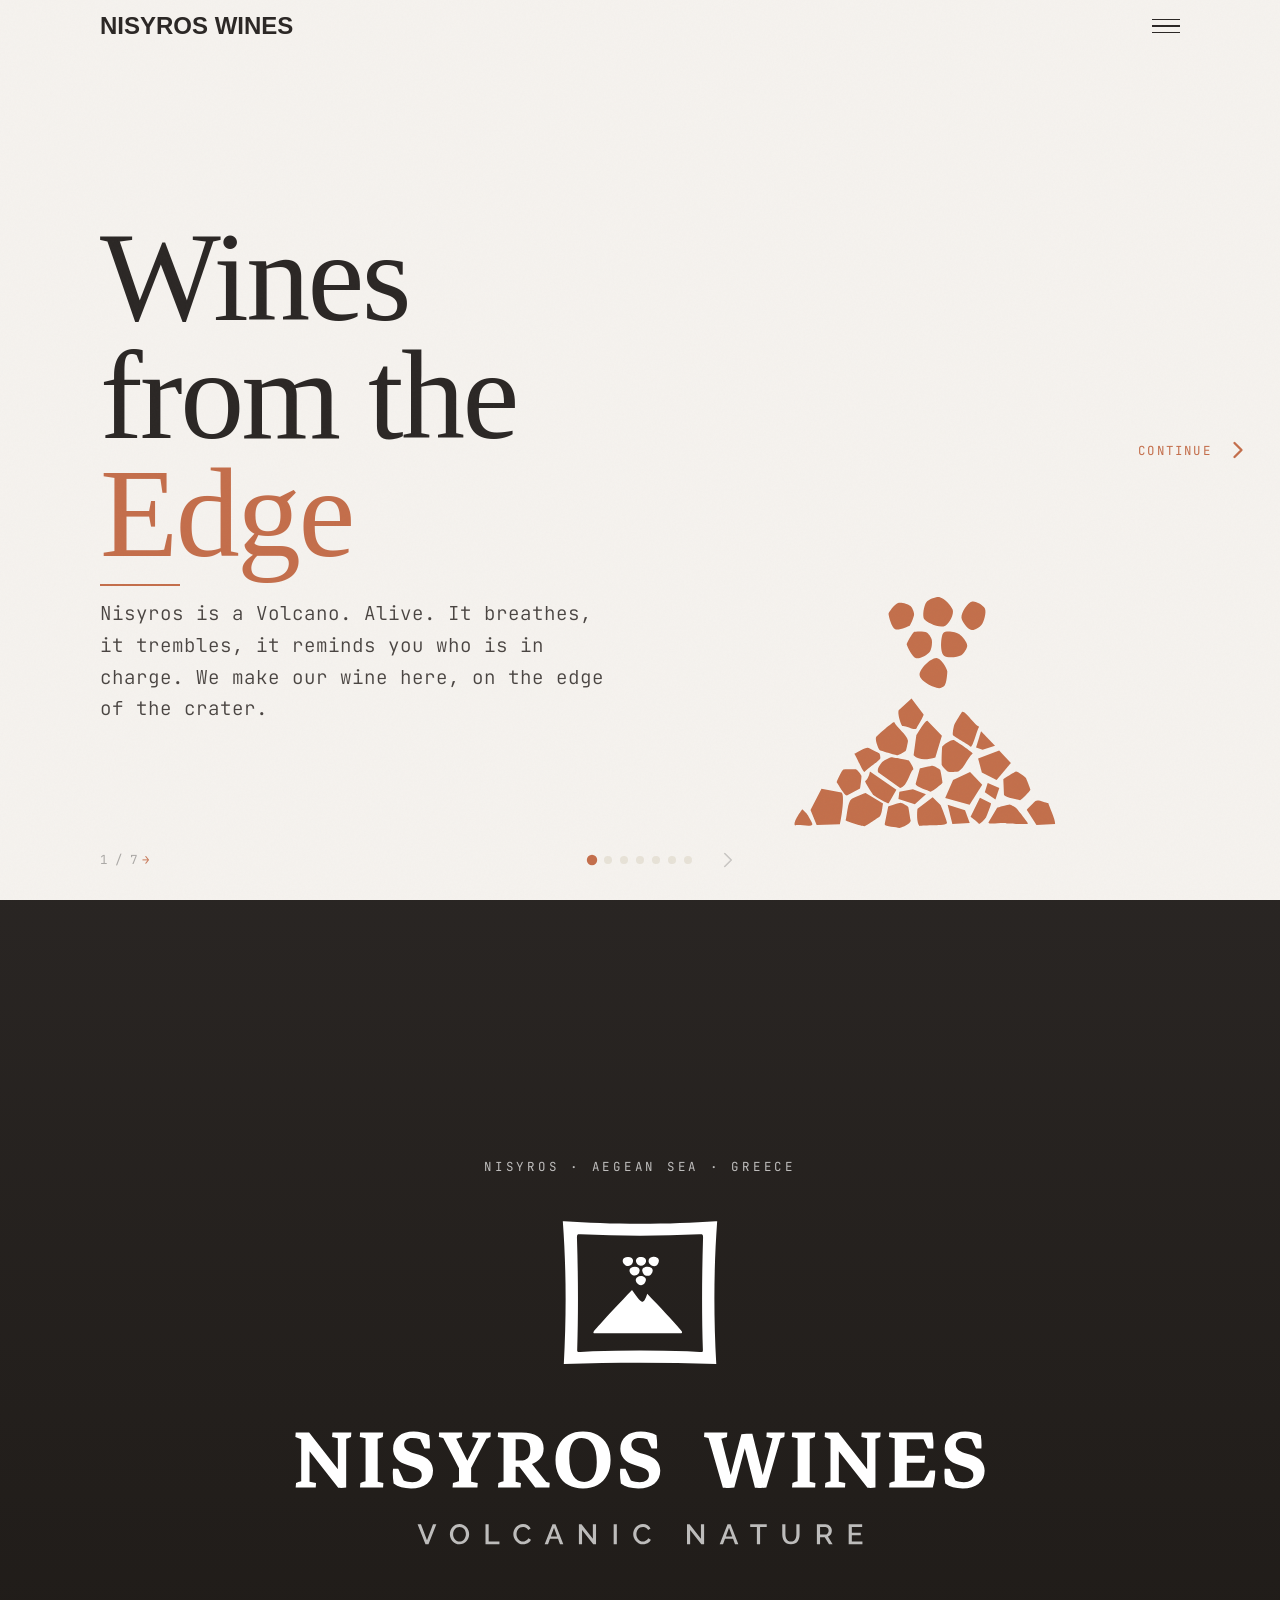
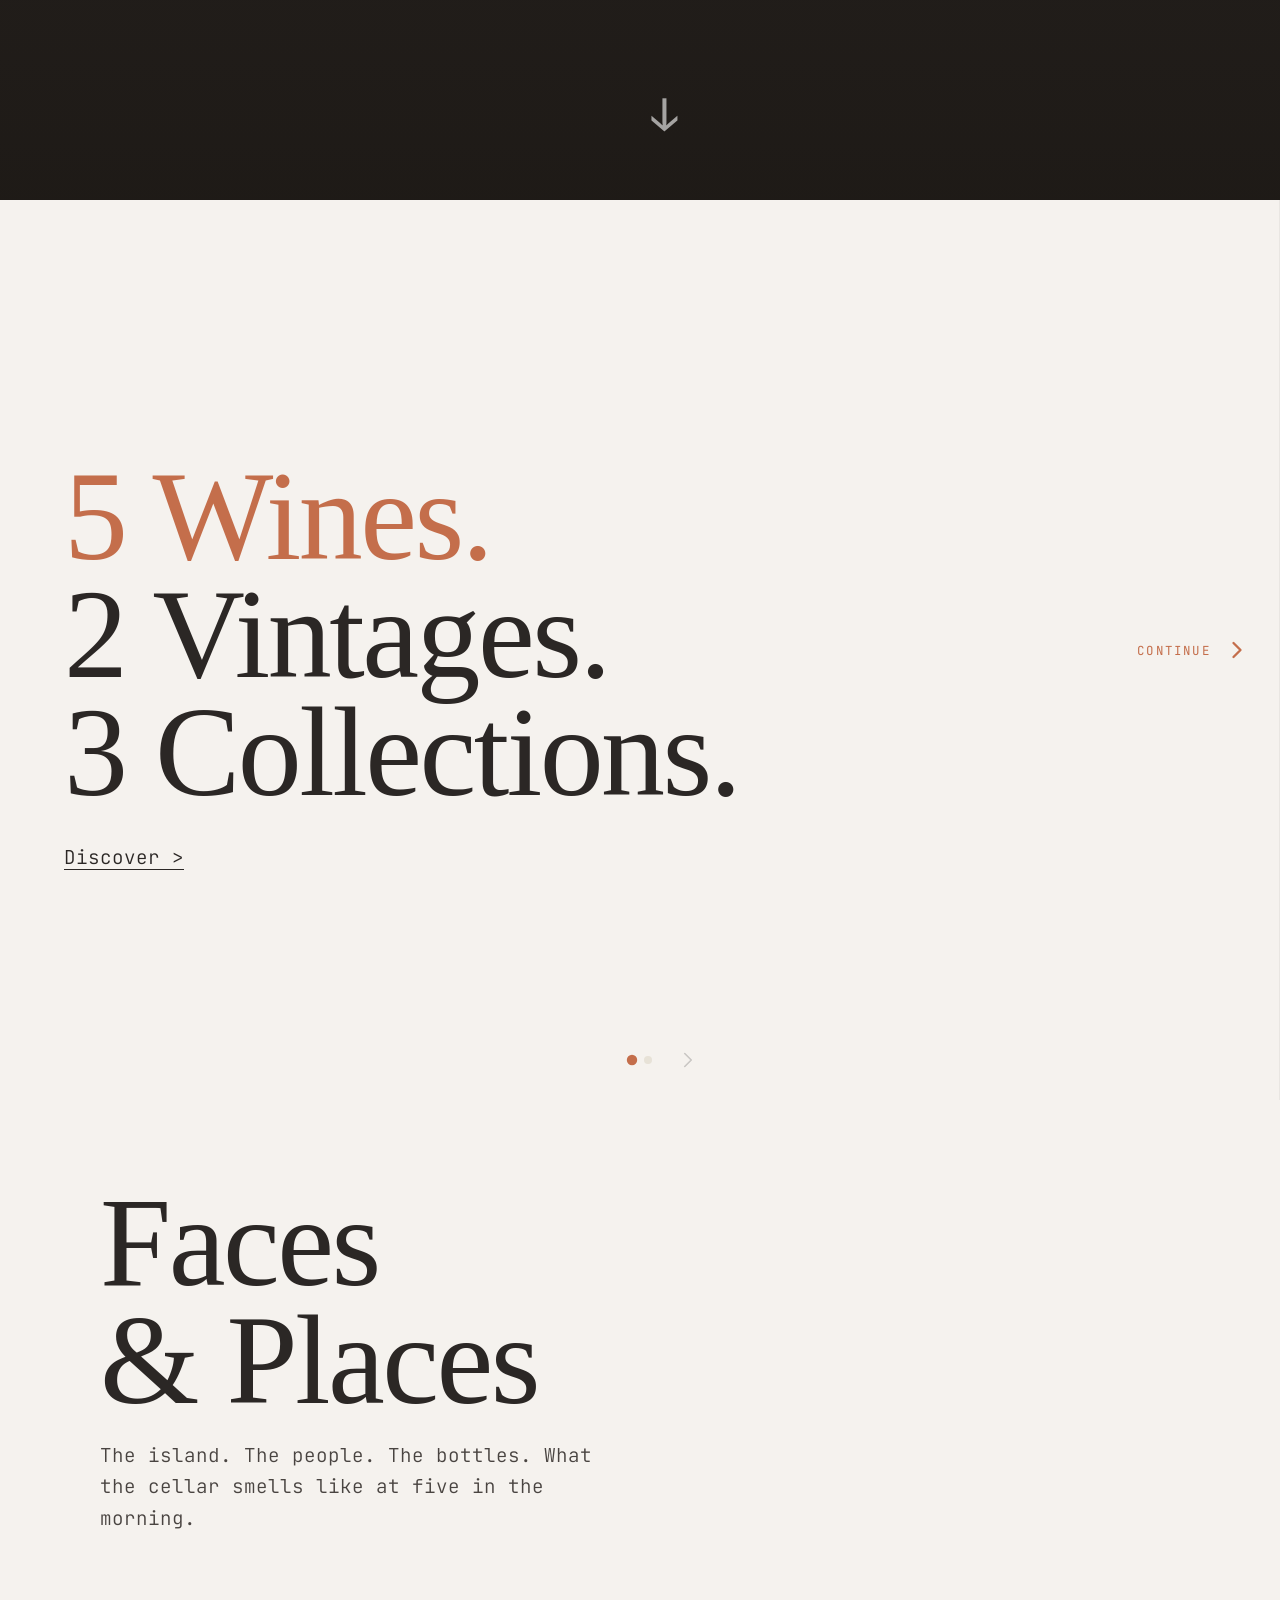
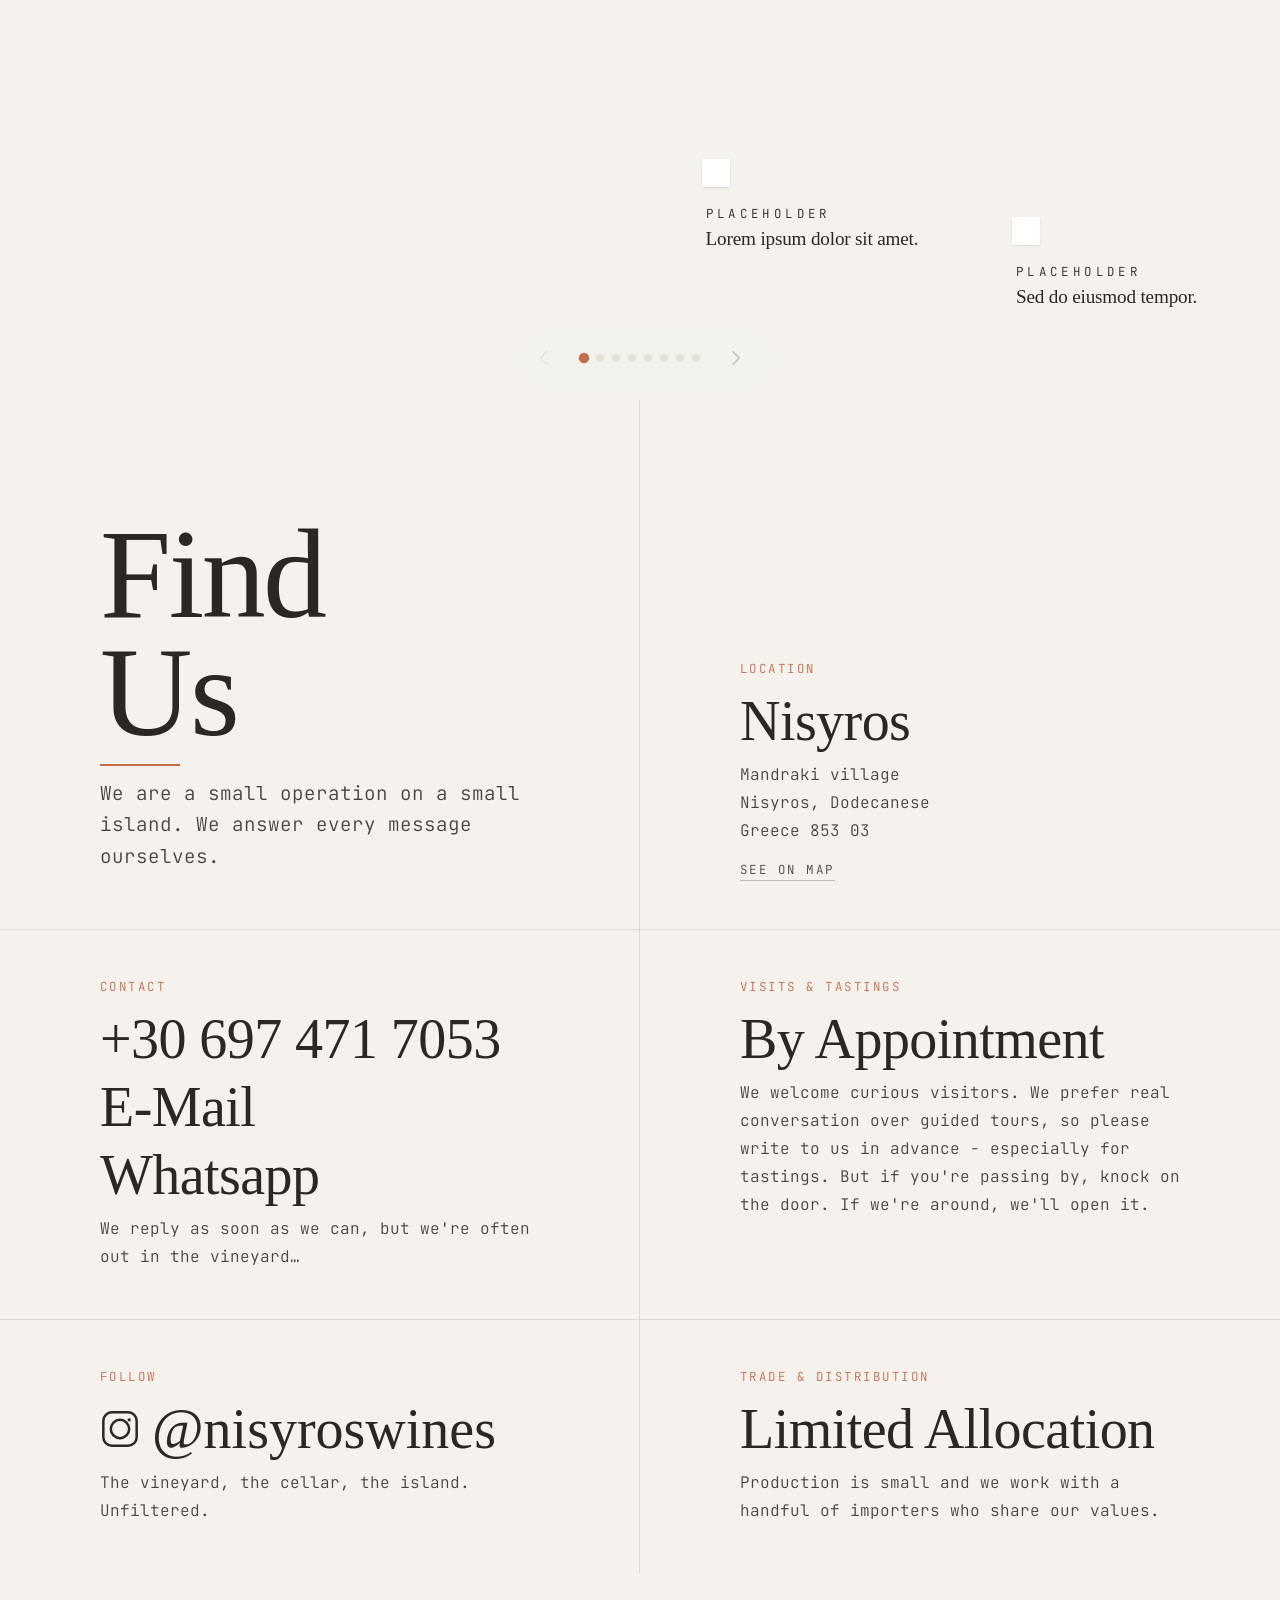
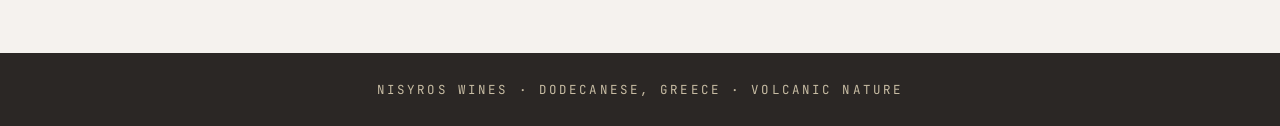
==== commit e97fe46c: "Technical maintenance: stop serving internal files, shrink the photos publish = "." deploys the whol" ====
--- a/index.html
+++ b/index.html
@@ -8,9 +8,7 @@
 <!-- SEO -->
 <title>Nisyros Wines — Volcanic Natural Wines from the Aegean Sea</title>
 <meta name="description" content="Small producer of natural wines on Nisyros, a volcanic island in the Dodecanese, Greece. Indigenous grape varieties, minimal intervention, volcanic terroir.">
-<meta name="description" lang="el" content="Μικρός παραγωγός φυσικών κρασιών στη Νίσυρο, ηφαιστειογενές νησί στα Δωδεκάνησα. Αυτόχθονες ποικιλίες, ελάχιστη παρέμβαση, ηφαιστειακό terroir.">
 <meta name="keywords" content="natural wines Greece, volcanic wines, Aegean wines, Nisyros, Dodecanese wines, Greek natural wine producer, vini naturali greci">
-<meta name="keywords" lang="el" content="φυσικά κρασιά Ελλάδα, ηφαιστειακά κρασιά, κρασιά Αιγαίου, Νίσυρος, Δωδεκάνησα, Ελληνικά φυσικά κρασιά">
 <meta name="robots" content="index, follow">
 <link rel="canonical" href="https://nisyroswines.com/">
 
@@ -22,13 +20,23 @@
 <meta property="og:locale" content="en_GB">
 <meta property="og:image" content="https://lh3.googleusercontent.com/d/1SLpLVik4AbXR2nNONRhFf4LVPL3pqFDf=s1200">
 
-<link rel="alternate" hreflang="en" href="https://nisyroswines.com">
-<link rel="alternate" hreflang="el" href="https://nisyroswines.com">
-<link rel="alternate" hreflang="x-default" href="https://nisyroswines.com">
 <link rel="icon" href="data:image/svg+xml,<svg xmlns='http://www.w3.org/2000/svg' viewBox='0 0 100 100'><text y='.9em' font-size='90'>🌋</text></svg>">
+<!-- Font hosts: open the connections before the CSS asks for them -->
+<link rel="preconnect" href="https://use.typekit.net" crossorigin>
+<link rel="preconnect" href="https://p.typekit.net" crossorigin>
+<link rel="preconnect" href="https://fonts.googleapis.com">
+<link rel="preconnect" href="https://fonts.gstatic.com" crossorigin>
+
 <link href="https://use.typekit.net/jyf6llr.css" rel="stylesheet">
 <link href="https://fonts.googleapis.com/css2?family=JetBrains+Mono:ital,wght@0,300;0,400;1,300;1,400&family=Raleway:wght@500&display=swap" rel="stylesheet">
-<link rel="stylesheet" href="nisyros.css?v=7">
+<link rel="stylesheet" href="nisyros.css?v=8">
+
+<!-- Hero background = LCP. It lives in nisyros.css, so without this
+     the browser only discovers it after parsing the stylesheet.
+     The three widths mirror the media queries in nisyros.css. -->
+<link rel="preload" as="image" media="(min-width: 1281px)" href="/.netlify/images?url=/assets/nw-hero.jpg&amp;w=1920">
+<link rel="preload" as="image" media="(min-width: 769px) and (max-width: 1280px)" href="/.netlify/images?url=/assets/nw-hero.jpg&amp;w=1280">
+<link rel="preload" as="image" media="(max-width: 768px)" href="/.netlify/images?url=/assets/nw-hero.jpg&amp;w=900">
 
 <!-- Structured data (Schema.org Winery) -->
 <script type="application/ld+json">
@@ -77,7 +85,6 @@
     <li><a href="#manifesto" class="active">Manifesto</a></li>
     <li><a href="#wines-wrapper">Wines</a></li>
     <li><a href="#faces">Faces</a></li>
-    <li><a href="#logbook">Logbook</a></li>
     <li><a href="#contact">Contact</a></li>
   </ul>
 </div>
@@ -297,7 +304,7 @@
 
     <figure class="faces-item">
       <div class="faces-polaroid">
-        <img src="assets/NW-01-caldera.jpg" alt="" loading="lazy" draggable="false">
+        <img src="/.netlify/images?url=/assets/NW-01-caldera.jpg&amp;w=800" alt="" loading="lazy" draggable="false">
       </div>
       <figcaption class="faces-caption">
         <p class="faces-label">Placeholder</p>
@@ -307,7 +314,7 @@
 
     <figure class="faces-item">
       <div class="faces-polaroid">
-        <img src="assets/nw-2025_Harvest_red-20.jpg" alt="" loading="lazy" draggable="false">
+        <img src="/.netlify/images?url=/assets/nw-2025_Harvest_red-20.jpg&amp;w=800" alt="" loading="lazy" draggable="false">
       </div>
       <figcaption class="faces-caption">
         <p class="faces-label">Placeholder</p>
@@ -317,7 +324,7 @@
 
     <figure class="faces-item">
       <div class="faces-polaroid">
-        <img src="assets/nw-wall-1.jpg" alt="" loading="lazy" draggable="false">
+        <img src="/.netlify/images?url=/assets/nw-wall-1.jpg&amp;w=800" alt="" loading="lazy" draggable="false">
       </div>
       <figcaption class="faces-caption">
         <p class="faces-label">Placeholder</p>
@@ -327,7 +334,7 @@
 
     <figure class="faces-item">
       <div class="faces-polaroid">
-        <img src="assets/nw-volcanic-soil.jpg" alt="" loading="lazy" draggable="false">
+        <img src="/.netlify/images?url=/assets/nw-volcanic-soil.jpg&amp;w=800" alt="" loading="lazy" draggable="false">
       </div>
       <figcaption class="faces-caption">
         <p class="faces-label">Placeholder</p>
@@ -337,7 +344,7 @@
 
     <figure class="faces-item">
       <div class="faces-polaroid">
-        <img src="assets/nw-2025_Harvest_white-44.jpg" alt="" loading="lazy" draggable="false">
+        <img src="/.netlify/images?url=/assets/nw-2025_Harvest_white-44.jpg&amp;w=800" alt="" loading="lazy" draggable="false">
       </div>
       <figcaption class="faces-caption">
         <p class="faces-label">Placeholder</p>
@@ -347,7 +354,7 @@
 
     <figure class="faces-item">
       <div class="faces-polaroid">
-        <img src="assets/nw-monopatia.jpg" alt="" loading="lazy" draggable="false">
+        <img src="/.netlify/images?url=/assets/nw-monopatia.jpg&amp;w=800" alt="" loading="lazy" draggable="false">
       </div>
       <figcaption class="faces-caption">
         <p class="faces-label">Placeholder</p>
@@ -357,7 +364,7 @@
 
     <figure class="faces-item">
       <div class="faces-polaroid">
-        <img src="assets/nw-2025_Pressing_Rhodos_white-01.jpg" alt="" loading="lazy" draggable="false">
+        <img src="/.netlify/images?url=/assets/nw-2025_Pressing_Rhodos_white-01.jpg&amp;w=800" alt="" loading="lazy" draggable="false">
       </div>
       <figcaption class="faces-caption">
         <p class="faces-label">Placeholder</p>
@@ -367,7 +374,7 @@
 
     <figure class="faces-item">
       <div class="faces-polaroid">
-        <img src="assets/NW-02-crater.jpg" alt="" loading="lazy" draggable="false">
+        <img src="/.netlify/images?url=/assets/NW-02-crater.jpg&amp;w=800" alt="" loading="lazy" draggable="false">
       </div>
       <figcaption class="faces-caption">
         <p class="faces-label">Placeholder</p>
@@ -402,90 +409,6 @@
     <svg viewBox="0 0 24 24"><polyline points="9 6 15 12 9 18"></polyline></svg>
   </button>
 </div>
-<!-- ══ LOGBOOK ══ -->
-<section id="logbook">
-  <div class="logbook-inner">
-
-    <header class="logbook-header">
-      <div class="logbook-header-text">
-        <div class="big">Logbook</div>
-        <p class="quote">Notes from the cellar, the vineyard, the volcano. Written for ourselves and for whoever is curious to read it. Words that come on their own, when they need to, honest and slow.</p>
-      </div>
-      <a class="logbook-nudge" href="#contact-stay">Stay close <span aria-hidden="true">→</span></a>
-    </header>
-
-    <div class="logbook-list">
-
-      <article class="logbook-entry">
-        <div class="logbook-entry-when-col">
-          <p class="logbook-entry-when">22 Apr 2026</p>
-          <p class="logbook-entry-cat">Volcano</p>
-        </div>
-        <div class="logbook-entry-meta">
-          <h3 class="logbook-entry-title">The Volcano Shook at Four</h3>
-          <p class="logbook-entry-dek">A short tremor at four in the morning. The dogs woke before we did, and by sunrise the crater was breathing again.</p>
-        </div>
-      </article>
-
-      <article class="logbook-entry">
-        <div class="logbook-entry-when-col">
-          <p class="logbook-entry-when">15 Mar 2026</p>
-          <p class="logbook-entry-cat">Cellar</p>
-        </div>
-        <div class="logbook-entry-meta">
-          <h3 class="logbook-entry-title">The Last Pressing of '25</h3>
-          <p class="logbook-entry-dek">Three barrels left from the cool side of the vineyard. We waited as long as the season allowed.</p>
-        </div>
-      </article>
-
-      <article class="logbook-entry">
-        <div class="logbook-entry-when-col">
-          <p class="logbook-entry-when">8 Feb 2026</p>
-          <p class="logbook-entry-cat">Vineyard</p>
-        </div>
-        <div class="logbook-entry-meta">
-          <h3 class="logbook-entry-title">Walking the South Slope</h3>
-          <p class="logbook-entry-dek">A morning with our agronomist, hands in the warm pumice. The soil is reading us back.</p>
-        </div>
-      </article>
-
-      <article class="logbook-entry">
-        <div class="logbook-entry-when-col">
-          <p class="logbook-entry-when">20 Jan 2026</p>
-          <p class="logbook-entry-cat">Island</p>
-        </div>
-        <div class="logbook-entry-meta">
-          <h3 class="logbook-entry-title">A Year on Nisyros</h3>
-          <p class="logbook-entry-dek">Twelve months in. What the island has taught us about patience and quiet conviction.</p>
-        </div>
-      </article>
-
-      <article class="logbook-entry">
-        <div class="logbook-entry-when-col">
-          <p class="logbook-entry-when">12 Dec 2025</p>
-          <p class="logbook-entry-cat">Volcano</p>
-        </div>
-        <div class="logbook-entry-meta">
-          <h3 class="logbook-entry-title">First Snow on the Crater</h3>
-          <p class="logbook-entry-dek">Rare. A thin veil for half a day, then gone. The vines barely noticed.</p>
-        </div>
-      </article>
-
-      <article class="logbook-entry">
-        <div class="logbook-entry-when-col">
-          <p class="logbook-entry-when">3 Nov 2025</p>
-          <p class="logbook-entry-cat">Cellar</p>
-        </div>
-        <div class="logbook-entry-meta">
-          <h3 class="logbook-entry-title">Bottling, Slowly</h3>
-          <p class="logbook-entry-dek">Two days in the cellar with old friends. Labels by hand. No hurry.</p>
-        </div>
-      </article>
-
-    </div>
-
-  </div>
-</section>
 <!-- ══ CONTACT ══ -->
 <section id="contact">
   <div class="contact-grid">
@@ -530,28 +453,6 @@
       <p class="contact-label">Trade &amp; Distribution</p>
       <div class="contact-value contact-value--sm" data-cms="contact_trade_value">Limited Allocation</div>
       <p class="contact-sub" data-cms="contact_trade_sub">Production is small and we work with a handful of importers who share our values.</p>
-    </div>
-
-    <div class="contact-block reveal d2 contact-block--wide" id="contact-stay">
-      <p class="contact-label">Stay close</p>
-      <div class="contact-value contact-value--sm">Letters in your inbox</div>
-      <p class="contact-sub">A few times a year, when there's something worth saying. New entries from the Logbook, an early note when a vintage is ready. Nothing else.</p>
-      <form class="stay-form" action="#" onsubmit="event.preventDefault();">
-        <label class="stay-field">
-          <span class="stay-fieldlabel">Your email</span>
-          <input class="stay-input" type="email" placeholder="you@somewhere" required>
-        </label>
-        <fieldset class="stay-options">
-          <legend class="stay-fieldlabel">Send me</legend>
-          <label class="stay-check">
-            <input type="checkbox" checked> <span>Logbook letters</span>
-          </label>
-          <label class="stay-check">
-            <input type="checkbox"> <span>A note when wine is ready</span>
-          </label>
-        </fieldset>
-        <button class="stay-submit" type="submit">Subscribe</button>
-      </form>
     </div>
 
   </div>
--- a/nisyros.css
+++ b/nisyros.css
@@ -431,8 +431,19 @@
 }
 #hero .hero-bg {
   position: absolute; inset: 0;
-  background-image: url('assets/nw-hero.jpg');
+  /* Served through the Netlify Image CDN: the source JPG is 772 KB, the
+     transformed variants are ~168 KB (w=1920) and ~71 KB (w=1200), in
+     AVIF/WebP where the browser accepts them. Same pixels, same crop.
+     Note: /.netlify/images only resolves on Netlify, so this background
+     is blank under the plain local server.py — use a deploy preview. */
+  background-image: url('/.netlify/images?url=/assets/nw-hero.jpg&w=1920');
   background-size: cover; background-position: center 40%; z-index: 0;
+}
+@media (max-width: 1280px) {
+  #hero .hero-bg { background-image: url('/.netlify/images?url=/assets/nw-hero.jpg&w=1280'); }
+}
+@media (max-width: 768px) {
+  #hero .hero-bg { background-image: url('/.netlify/images?url=/assets/nw-hero.jpg&w=900'); }
 }
 #hero .hero-bg::after {
   content: ''; position: absolute; inset: 0;
@@ -719,146 +730,6 @@
 .faces-lightbox-close svg, .faces-lightbox-prev svg, .faces-lightbox-next svg {
   width: 100%; height: 100%; stroke: #fff; stroke-width: 1.5;
   fill: none; stroke-linecap: round; stroke-linejoin: round;
-}
-
-/* ── NOTEBOOK (text-led editorial) ── */
-#logbook {
-  scroll-snap-align: start;
-  scroll-margin-top: 0;
-  background: var(--bg);
-  min-height: 100svh;
-  padding: calc(var(--nav-h) + 64px) clamp(48px, 6vw, 100px) 96px;
-}
-.logbook-inner { width: 100%; max-width: clamp(640px, 78vw, 1100px); }
-.logbook-header {
-  display: flex; align-items: flex-start; justify-content: space-between;
-  gap: 48px; margin-bottom: 72px;
-}
-.logbook-header-text { max-width: 540px; }
-.logbook-header .quote { margin-top: 20px; }
-.logbook-nudge {
-  flex: 0 0 auto; margin-top: 14px;
-  font-family: 'JetBrains Mono', monospace; font-weight: 300;
-  font-size: var(--h6); letter-spacing: 0.22em; text-transform: uppercase;
-  color: var(--ink); text-decoration: none;
-  padding-bottom: 3px; border-bottom: 1px solid rgba(43,39,37,0.4);
-  transition: color 0.2s, border-color 0.2s;
-  white-space: nowrap;
-}
-.logbook-nudge:hover { color: var(--red); border-color: var(--red); }
-.logbook-nudge span { display: inline-block; margin-left: 6px; }
-.logbook-list {
-  display: flex; flex-direction: column;
-  border-top: 1px solid rgba(43,39,37,0.18);
-}
-.logbook-entry {
-  display: grid;
-  grid-template-columns: clamp(110px, 13vw, 150px) 1fr;
-  align-items: baseline;
-  gap: 0 28px;
-  padding: 18px 4px;
-  border-bottom: 1px solid rgba(43,39,37,0.10);
-  cursor: pointer;
-  transition: background 0.2s, padding-left 0.2s;
-}
-.logbook-entry:hover {
-  background: rgba(43,39,37,0.035);
-  padding-left: 10px;
-}
-.logbook-entry-when-col { display: flex; flex-direction: column; gap: 6px; }
-.logbook-entry-when {
-  font-family: 'JetBrains Mono', monospace; font-weight: 300;
-  font-size: var(--h6); letter-spacing: 0.18em; text-transform: uppercase;
-  color: var(--muted); margin: 0;
-}
-.logbook-entry-cat {
-  font-family: 'JetBrains Mono', monospace; font-weight: 400;
-  font-size: 0.62rem; letter-spacing: 0.28em; text-transform: uppercase;
-  color: var(--red); margin: 0;
-}
-.logbook-entry-meta { display: flex; flex-direction: column; gap: 4px; min-width: 0; }
-.logbook-entry-title {
-  font-family: bookmania, Georgia, serif; font-weight: 400;
-  font-size: 1.05rem; line-height: 1.25; letter-spacing: -0.005em;
-  color: var(--ink); margin: 0;
-  white-space: nowrap; overflow: hidden; text-overflow: ellipsis;
-}
-.logbook-entry-dek {
-  font-family: 'JetBrains Mono', monospace; font-weight: 300;
-  font-size: 0.78rem; line-height: 1.5;
-  color: var(--muted); margin: 0;
-  white-space: nowrap; overflow: hidden; text-overflow: ellipsis;
-}
-/* ── Stay-close form (used inside #contact-stay) ── */
-.stay-form {
-  display: flex; flex-direction: column; gap: 22px;
-  max-width: 440px; margin-top: 28px;
-}
-.stay-field { display: flex; flex-direction: column; gap: 8px; }
-.stay-fieldlabel {
-  font-family: var(--h6-family); font-weight: 300;
-  font-size: var(--h6); letter-spacing: 0.22em; text-transform: uppercase;
-  color: var(--muted);
-}
-.stay-input {
-  font-family: bookmania, Georgia, serif; font-size: 1.1rem;
-  background: transparent; color: var(--ink);
-  border: none; border-bottom: 1px solid rgba(43,39,37,0.35);
-  padding: 8px 0; outline: none;
-  transition: border-color 0.2s;
-}
-.stay-input::placeholder { color: rgba(43,39,37,0.35); }
-.stay-input:focus { border-bottom-color: var(--red); }
-.stay-options {
-  border: none; padding: 0; margin: 0;
-  display: flex; flex-direction: column; gap: 12px;
-}
-.stay-options .stay-fieldlabel { margin-bottom: 6px; }
-.stay-check {
-  font-family: 'JetBrains Mono', monospace; font-weight: 300;
-  font-size: 0.85rem; color: var(--ink);
-  display: flex; align-items: center; gap: 12px;
-  cursor: pointer; user-select: none;
-}
-.stay-check input {
-  appearance: none; -webkit-appearance: none;
-  width: 14px; height: 14px; flex: 0 0 auto;
-  border: 1px solid rgba(43,39,37,0.5);
-  background: transparent; cursor: pointer;
-  position: relative;
-  transition: background 0.2s, border-color 0.2s;
-}
-.stay-check input:checked { background: var(--red); border-color: var(--red); }
-.stay-check input:checked::after {
-  content: ''; position: absolute;
-  left: 3px; top: 0px; width: 5px; height: 9px;
-  border: solid #fff; border-width: 0 1.5px 1.5px 0;
-  transform: rotate(45deg);
-}
-.stay-submit {
-  align-self: flex-start; margin-top: 6px;
-  font-family: var(--h6-family); font-weight: 300;
-  font-size: var(--h6); letter-spacing: 0.22em; text-transform: uppercase;
-  color: var(--bg); background: var(--ink);
-  border: none; padding: 14px 26px;
-  cursor: pointer;
-  transition: background 0.2s;
-}
-.stay-submit:hover { background: var(--red); }
-
-@media (max-width: 639px) {
-  #logbook { padding: calc(var(--nav-h) + 32px) 24px 64px; min-height: 100dvh; }
-  .logbook-header { flex-direction: column; align-items: flex-start; gap: 18px; margin-bottom: 40px; }
-  .logbook-nudge { margin-top: 0; }
-  .logbook-entry {
-    grid-template-columns: 1fr;
-    gap: 6px;
-    padding: 14px 4px;
-  }
-  .logbook-entry:hover { padding-left: 4px; }
-  .logbook-entry-when { font-size: 0.62rem; }
-  .logbook-entry-title { font-size: 1rem; white-space: normal; }
-  .logbook-entry-dek { white-space: normal; }
 }
 
 /* ── CONTACT ── */
@@ -1045,9 +916,4 @@
   .contact-grid > :nth-child(odd) { border-right: 1px solid rgba(41,37,35,0.12); }
   .contact-grid > :last-child { border-bottom: 1px solid rgba(41,37,35,0.12); }
   .contact-grid > :nth-last-child(-n+2) { border-bottom: none; }
-  /* Stay-close spans full width on its own row, last block of the section. */
-  .contact-block--wide { grid-column: 1 / -1; border-right: none; border-bottom: none !important; }
-  .contact-grid > :nth-last-child(2):not(.contact-block--wide) {
-    border-bottom: 1px solid rgba(41,37,35,0.12);
-  }
-}
+}
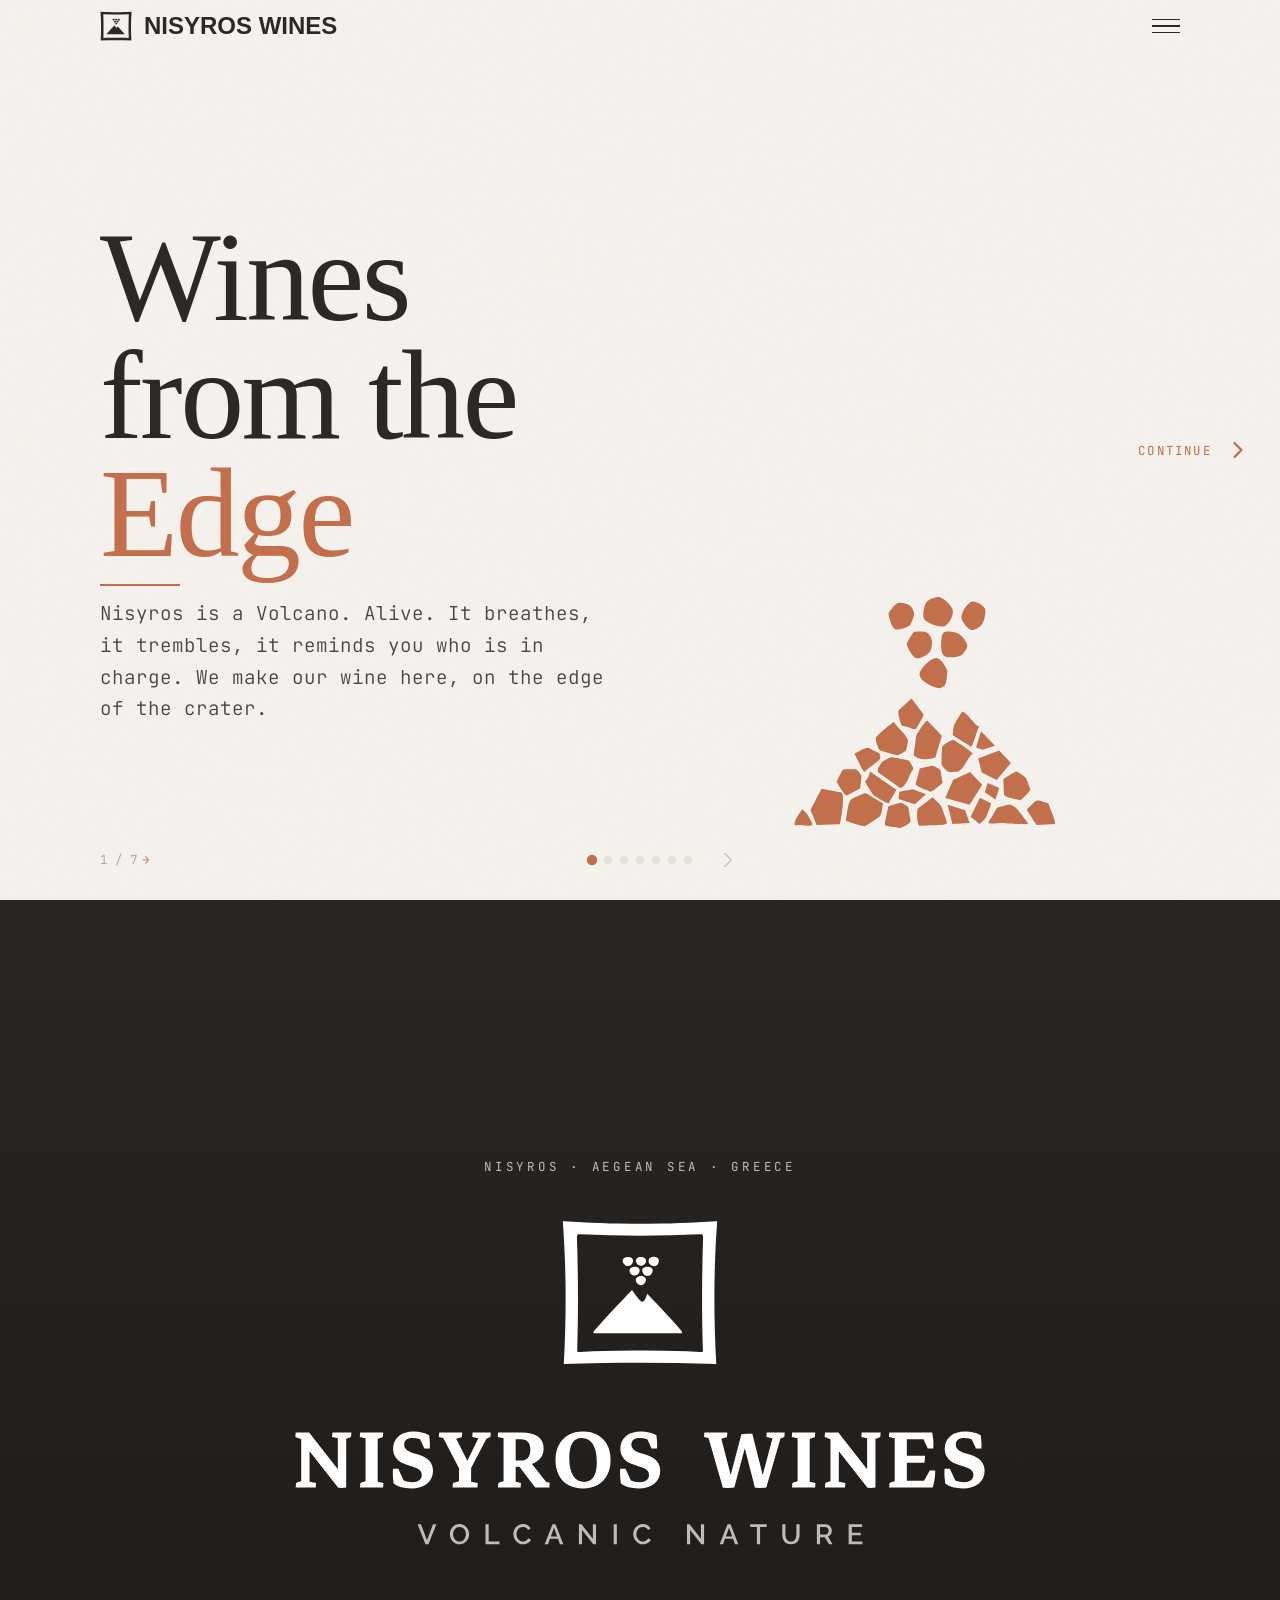
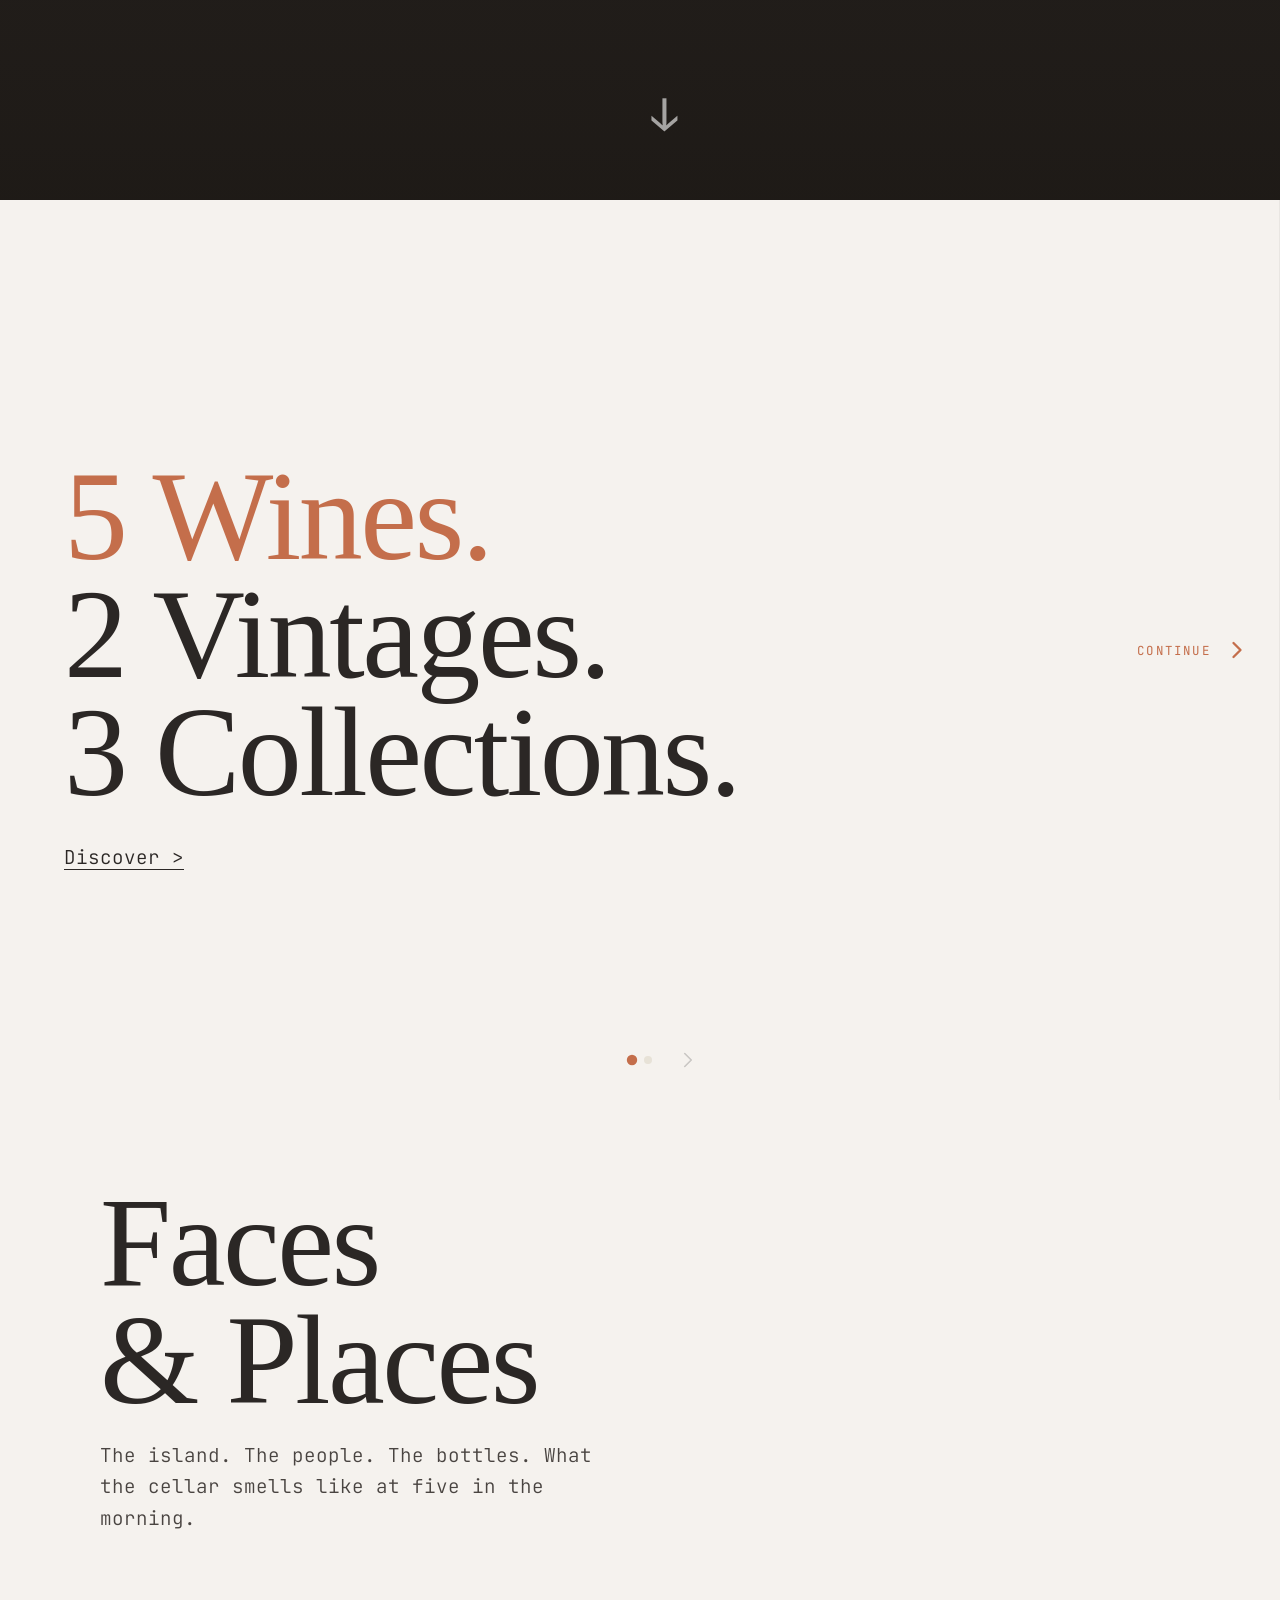
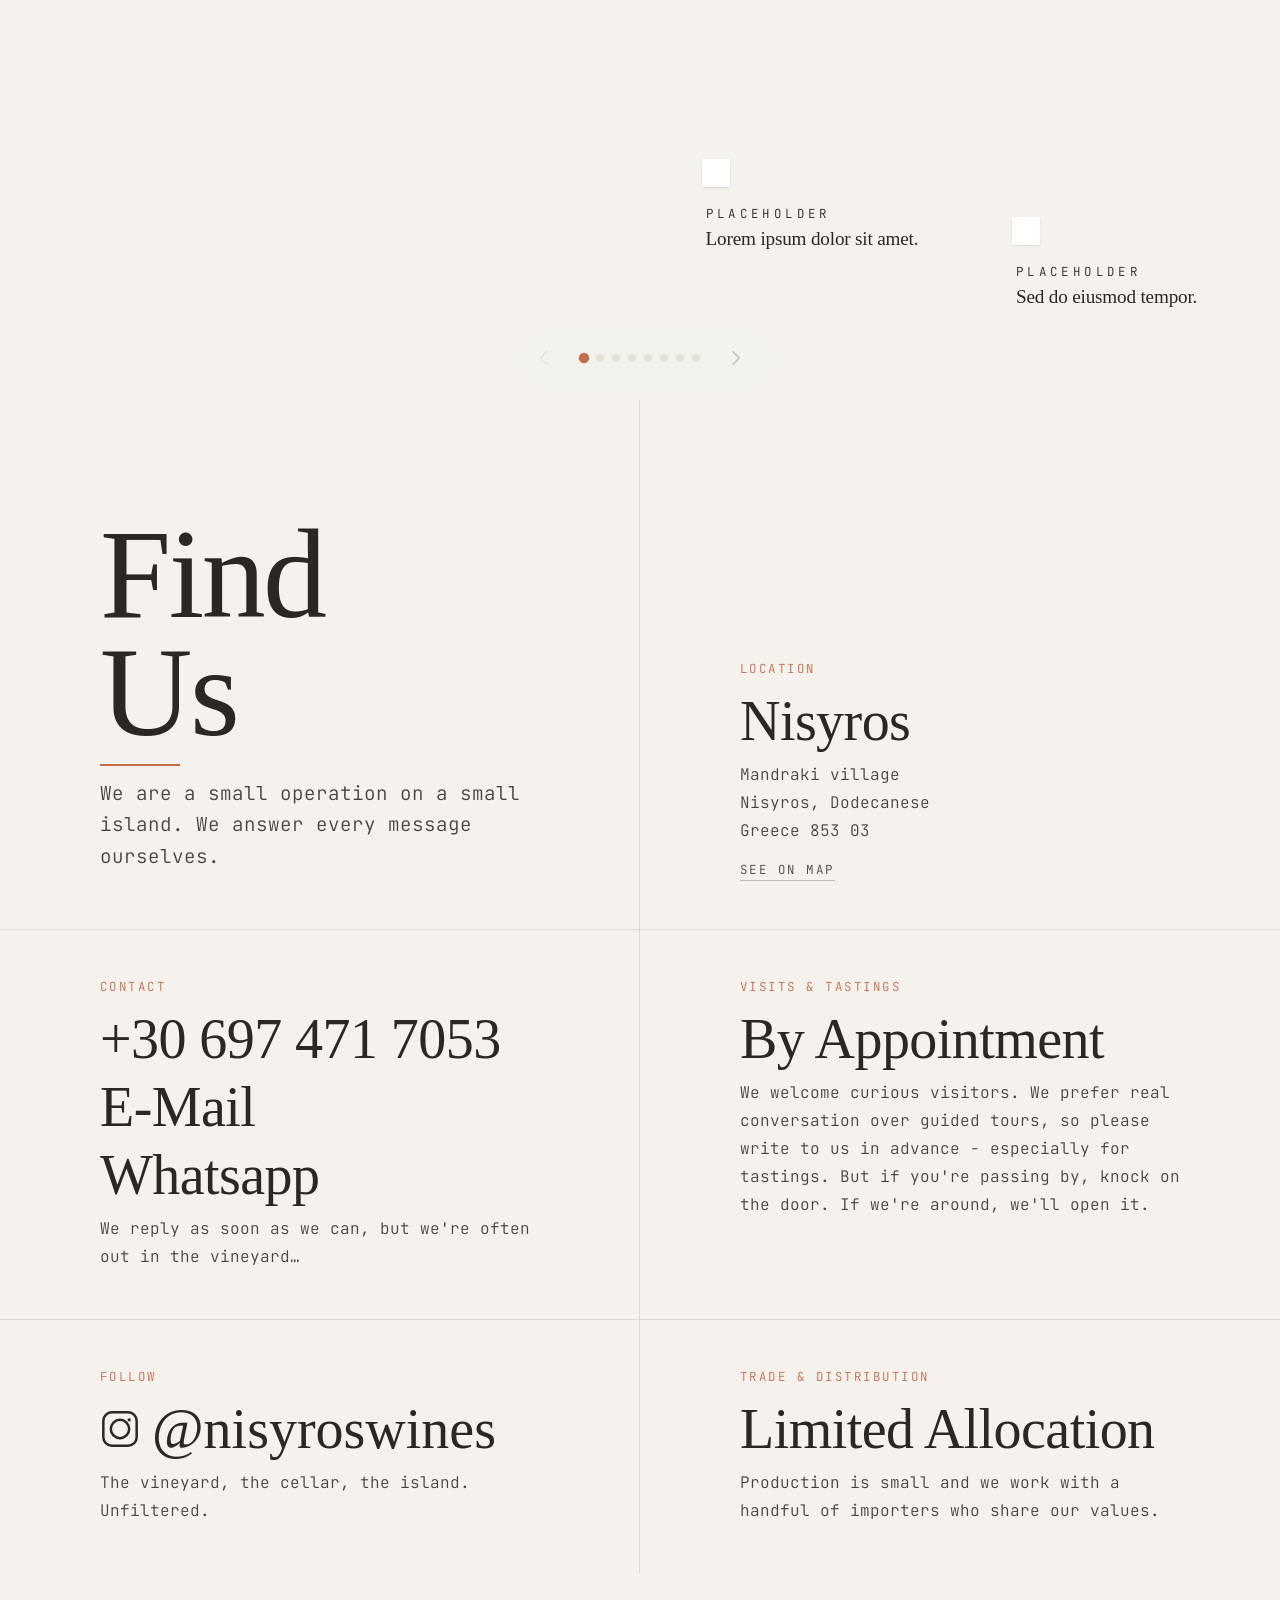
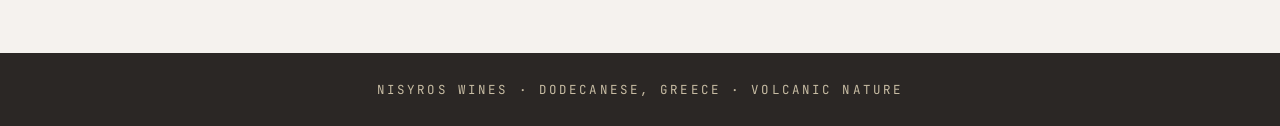
==== commit ea4a9535: "Nav: add the logo mark beside the wordmark; correct the type list The nav has carried only the "NISY" ====
--- a/index.html
+++ b/index.html
@@ -29,7 +29,7 @@
 
 <link href="https://use.typekit.net/jyf6llr.css" rel="stylesheet">
 <link href="https://fonts.googleapis.com/css2?family=JetBrains+Mono:ital,wght@0,300;0,400;1,300;1,400&family=Raleway:wght@500&display=swap" rel="stylesheet">
-<link rel="stylesheet" href="nisyros.css?v=8">
+<link rel="stylesheet" href="nisyros.css?v=9">
 
 <!-- Hero background = LCP. It lives in nisyros.css, so without this
      the browser only discovers it after parsing the stylesheet.
@@ -75,7 +75,13 @@
 <body class="js-ready">
 <!-- ══ NAV ══ -->
 <nav id="nav">
-  <a href="#hero" class="nav-logo">NISYROS <span>WINES</span></a>
+  <a href="#hero" class="nav-logo">
+    <!-- Logo mark: subpaths 14–22 of the logo-wordmark path in sections/hero.html,
+         copied verbatim. Fill is currentColor, so it follows the nav's light/dark
+         switch with the text. If the logo artwork changes, update both. -->
+    <svg class="nav-mark" viewBox="120.4 3.4 70.8 65.8" width="32" height="30" aria-hidden="true" focusable="false"><path d="M121.523,4.608v-.037c.222,0,.407.037.629.037,10.067.74,21.355,1.11,33.79,1.11s23.65-.37,33.716-1.11c.222,0,.444-.037.629-.037v.037c-1.48,20.022-1.665,41.192-.407,63.546-11.473-.37-22.909-.592-34.271-.592-11.029,0-22.28.222-33.642.592,1.221-22.354,1.036-43.524-.444-63.546ZM127.815,11.788c.592,18.246.592,34.901.111,50.038v.444c0,.481.481.666,1.517.555l5.403-.296c6.995-.259,13.953-.407,20.948-.407,7.143,0,14.175.148,21.17.407l5.404.296c1.036.111,1.554-.074,1.517-.555l.037.037v-.481c-.518-15.137-.481-31.792.074-50.038,0-.185,0-.481-.037-.777-.111-.333-.296-.518-.518-.629-.185-.074-.555-.074-1.147-.037-8.697.37-17.506.592-26.351.629h-.074c-8.845-.037-17.654-.259-26.351-.629-.555-.037-.962-.037-1.184.037-.185.111-.37.296-.481.629,0,.296-.037.592-.037.777ZM160.495,23.853c.518.481,1.073.703,1.739.703.629-.037,1.11-.296,1.48-.74.37-.481.555-1.036.629-1.628,0-.592-.259-1.073-.777-1.406-.555-.333-1.11-.481-1.777-.407-.629.074-1.147.259-1.517.555-.37.333-.555.777-.555,1.332s.222,1.11.777,1.591ZM154.758,23.742c.37.37.888.592,1.443.666.555.037,1.11-.148,1.591-.592.555-.518.814-1.036.814-1.591s-.222-.999-.703-1.332c-.37-.259-.925-.407-1.665-.407-.666,0-1.221.222-1.665.592-.37.407-.555.851-.481,1.332.074.481.296.925.666,1.332ZM156.905,26.629c.074.555.296,1.073.666,1.517.407.444.962.666,1.628.703.703.037,1.258-.185,1.665-.666.444-.481.666-.999.703-1.554,0-.592-.222-1.036-.703-1.332-.407-.333-.962-.481-1.665-.518-.666,0-1.221.148-1.702.518-.481.37-.703.814-.592,1.332ZM149.022,23.853c.444.481.999.703,1.629.666.592-.074,1.11-.296,1.517-.703.37-.481.592-.999.629-1.48.074-.518-.111-.962-.592-1.369-.481-.333-1.073-.518-1.703-.481-.666,0-1.184.148-1.628.444-.444.333-.666.777-.666,1.332s.259,1.11.814,1.591ZM151.242,26.555c0,.555.259,1.073.703,1.517.481.481,1.036.666,1.665.666.592-.037,1.11-.259,1.517-.666.333-.481.555-.962.592-1.48.074-.481-.074-.925-.518-1.295-.444-.333-.925-.518-1.554-.518-.666,0-1.221.185-1.665.518-.481.296-.74.74-.74,1.258ZM156.276,28.997c-.592,0-1.147.185-1.554.481-.444.333-.703.74-.703,1.295s.259,1.073.777,1.554c.037.074.148.111.185.185.444.37.925.555,1.443.555.444-.074.888-.259,1.221-.555.074-.074.148-.148.222-.259.407-.444.592-.925.666-1.406.074-.518-.148-.962-.629-1.295-.444-.37-.962-.555-1.628-.555ZM135.402,54.497h38.824s.074,0,.074-.037c.259-.037.37-.222.333-.518-.074-.185-.222-.37-.333-.555s-.259-.333-.37-.518c-3.886-4.441-8.845-9.771-14.804-15.988-.407,1.258-.777,2.147-1.147,2.739-.37.518-.74.777-1.11.777-.37-.074-.851-.444-1.48-1.11-.629-.74-1.628-2.073-2.961-3.997h-.185c-5.366,5.589-9.438,9.956-12.25,13.028-2.813,3.072-4.404,4.848-4.626,5.255-.296.444-.296.74.037.925Z"/></svg>
+    <span class="nav-word">NISYROS <span>WINES</span></span>
+  </a>
   <button class="hamburger" id="hamburger-btn" aria-label="Menu">
     <span></span><span></span><span></span>
   </button>
@@ -735,8 +741,27 @@
         if ((delta>0 && canDown) || (delta<0 && canUp)) { accum=0; return; }
       }
     }
-    if (delta>0&&idx>=pp.length-1){accum=0;var wr=el.closest('.hscroll-wrapper'),nx=wr?wr.nextElementSibling:null;if(nx)navScrollTo(nx);return;}
-    if (delta<0&&idx<=0){accum=0;return;}
+    // Leaving the carousel for the next section goes through the same gate as a
+    // slide change: it waits for `locked` to clear and needs the same deliberate
+    // accumulation. Without that, the momentum tail of the swipe that just landed
+    // on the last slide is read against the slide it is still animating toward —
+    // getIdx() reports the last index as soon as the animation passes the
+    // midpoint — so the last slide flashes by and the page drops to the next
+    // section before anyone can read it.
+    if (delta>0 && idx>=pp.length-1) {
+      var nx = wr ? wr.nextElementSibling : null;
+      if (!nx) { accum=0; return; }          // nothing below: leave the page alone
+      e.preventDefault();
+      if (locked) return;
+      accum+=delta; clearTimeout(rt); rt=setTimeout(()=>accum=0,150);
+      if (Math.abs(accum)<80) return;
+      locked=true; accum=0; navScrollTo(nx);
+      setTimeout(()=>{locked=false;},1200);
+      return;
+    }
+    // Mirror of the above at the other end: while a slide change is in flight,
+    // swallow the tail instead of letting it scroll the page off this section.
+    if (delta<0 && idx<=0) { accum=0; if (locked) e.preventDefault(); return; }
     e.preventDefault();
     if (locked) return;
     accum+=delta; clearTimeout(rt); rt=setTimeout(()=>accum=0,150);
--- a/nisyros.css
+++ b/nisyros.css
@@ -68,8 +68,10 @@
   line-height: 1;
   text-transform: uppercase;
   transition: color 0.3s ease;
+  display: inline-flex; align-items: center; gap: 12px;
 }
 #nav .nav-logo span { color: inherit; }
+#nav .nav-mark { display: block; flex: none; width: 32px; height: 30px; fill: currentColor; }
 #nav.on-dark .nav-logo { color: #fff; }
 
 .hamburger {
